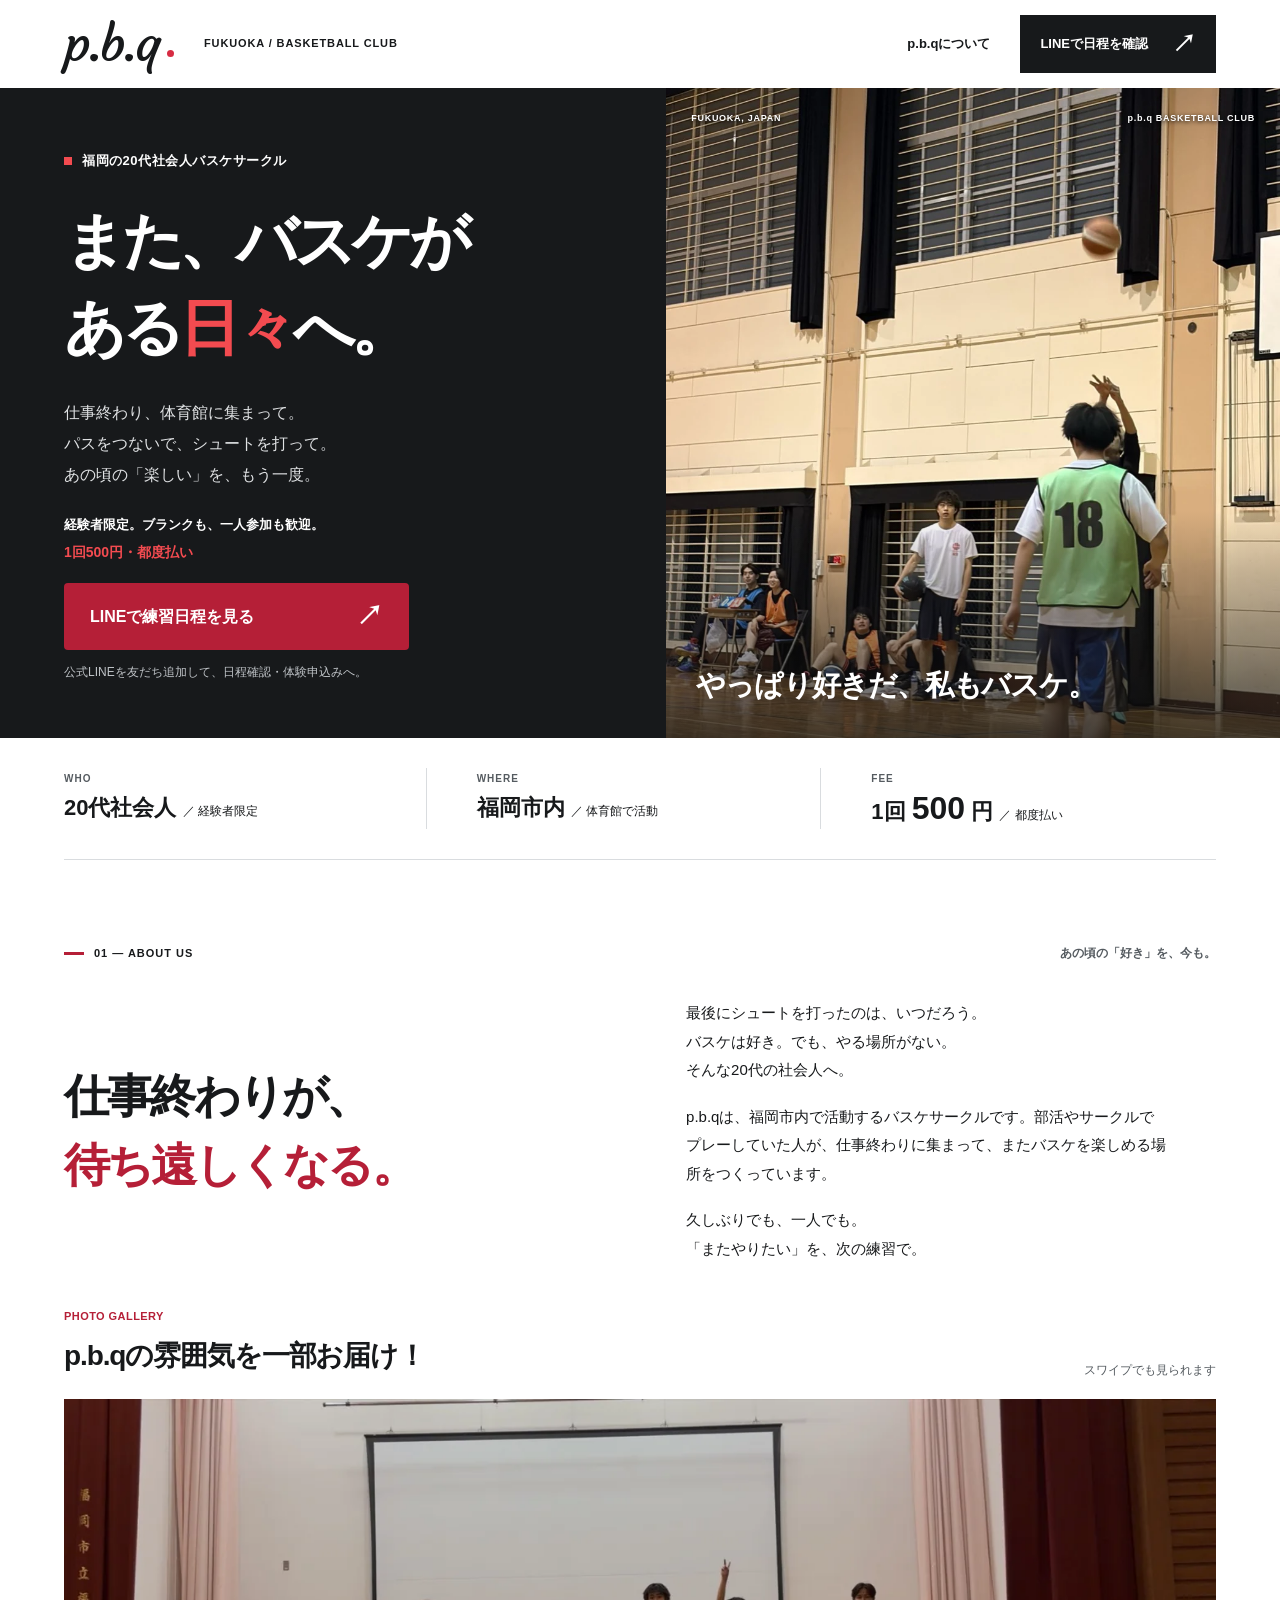
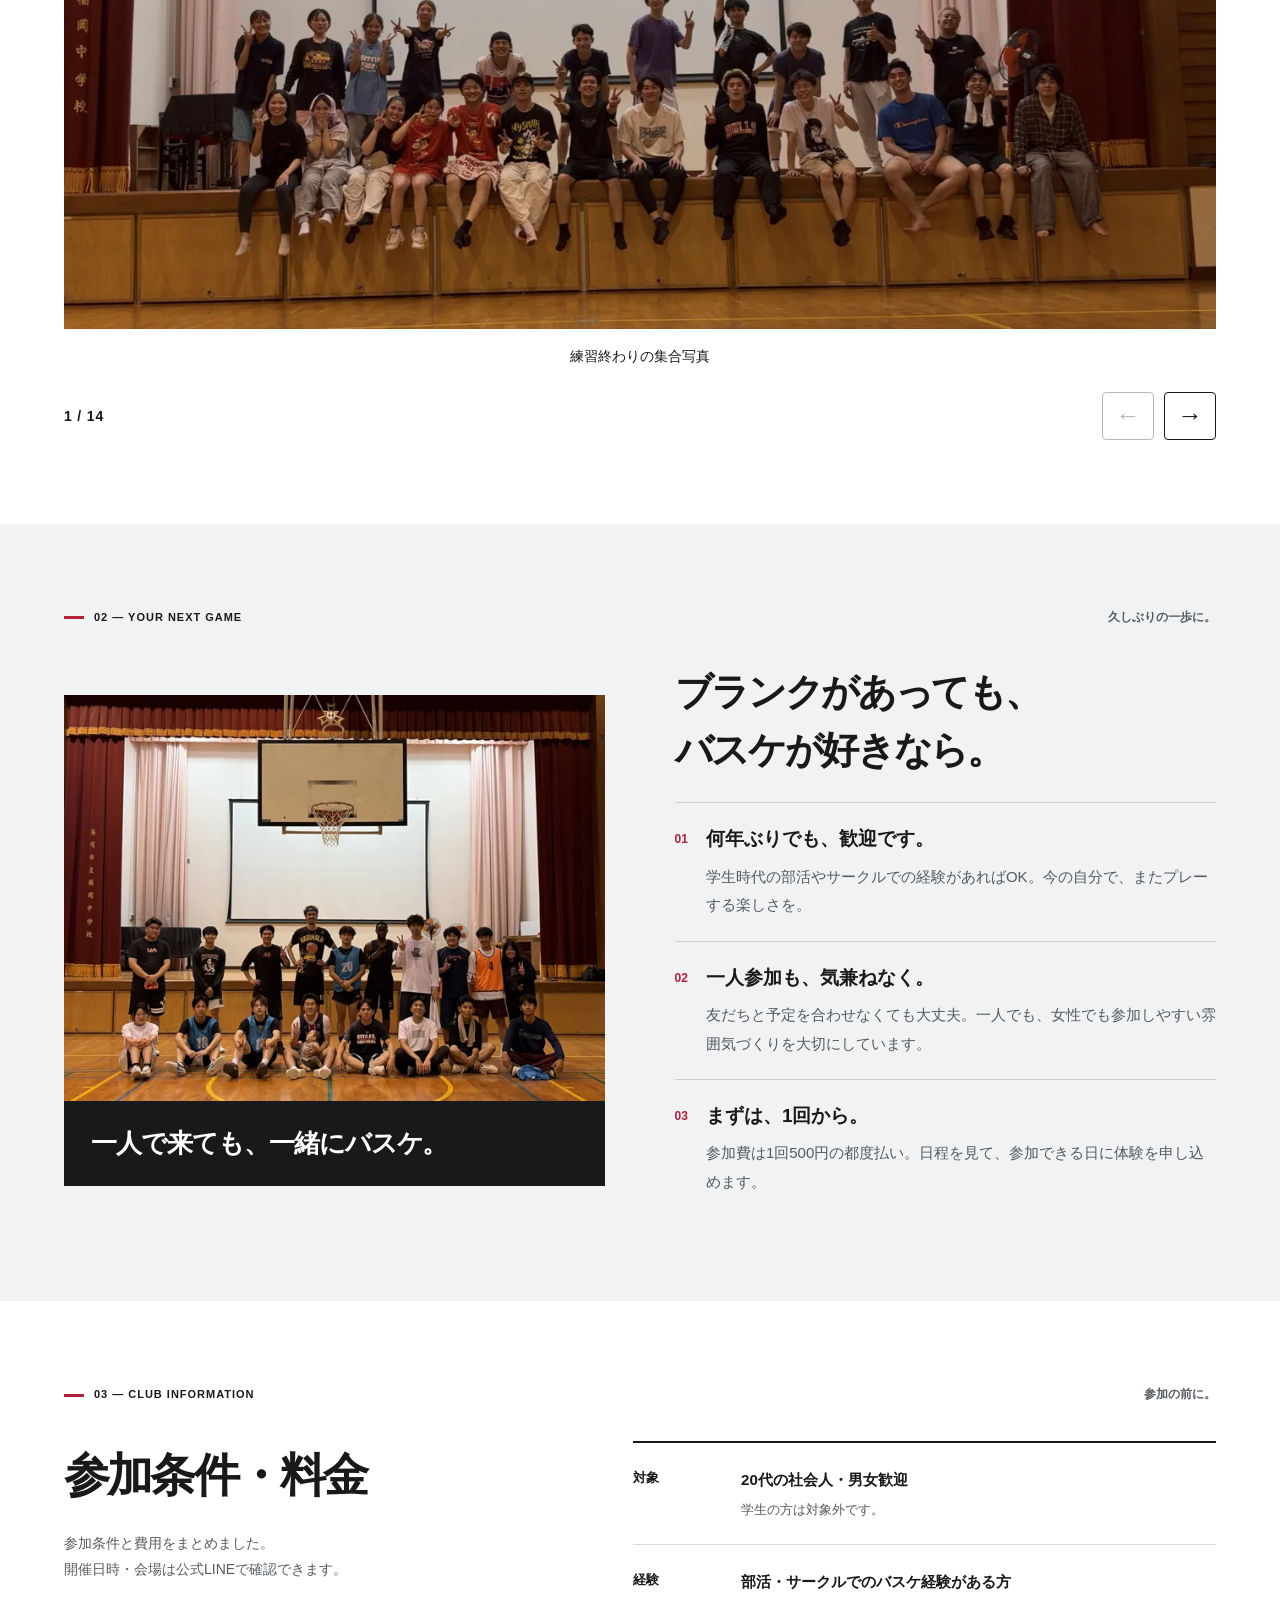
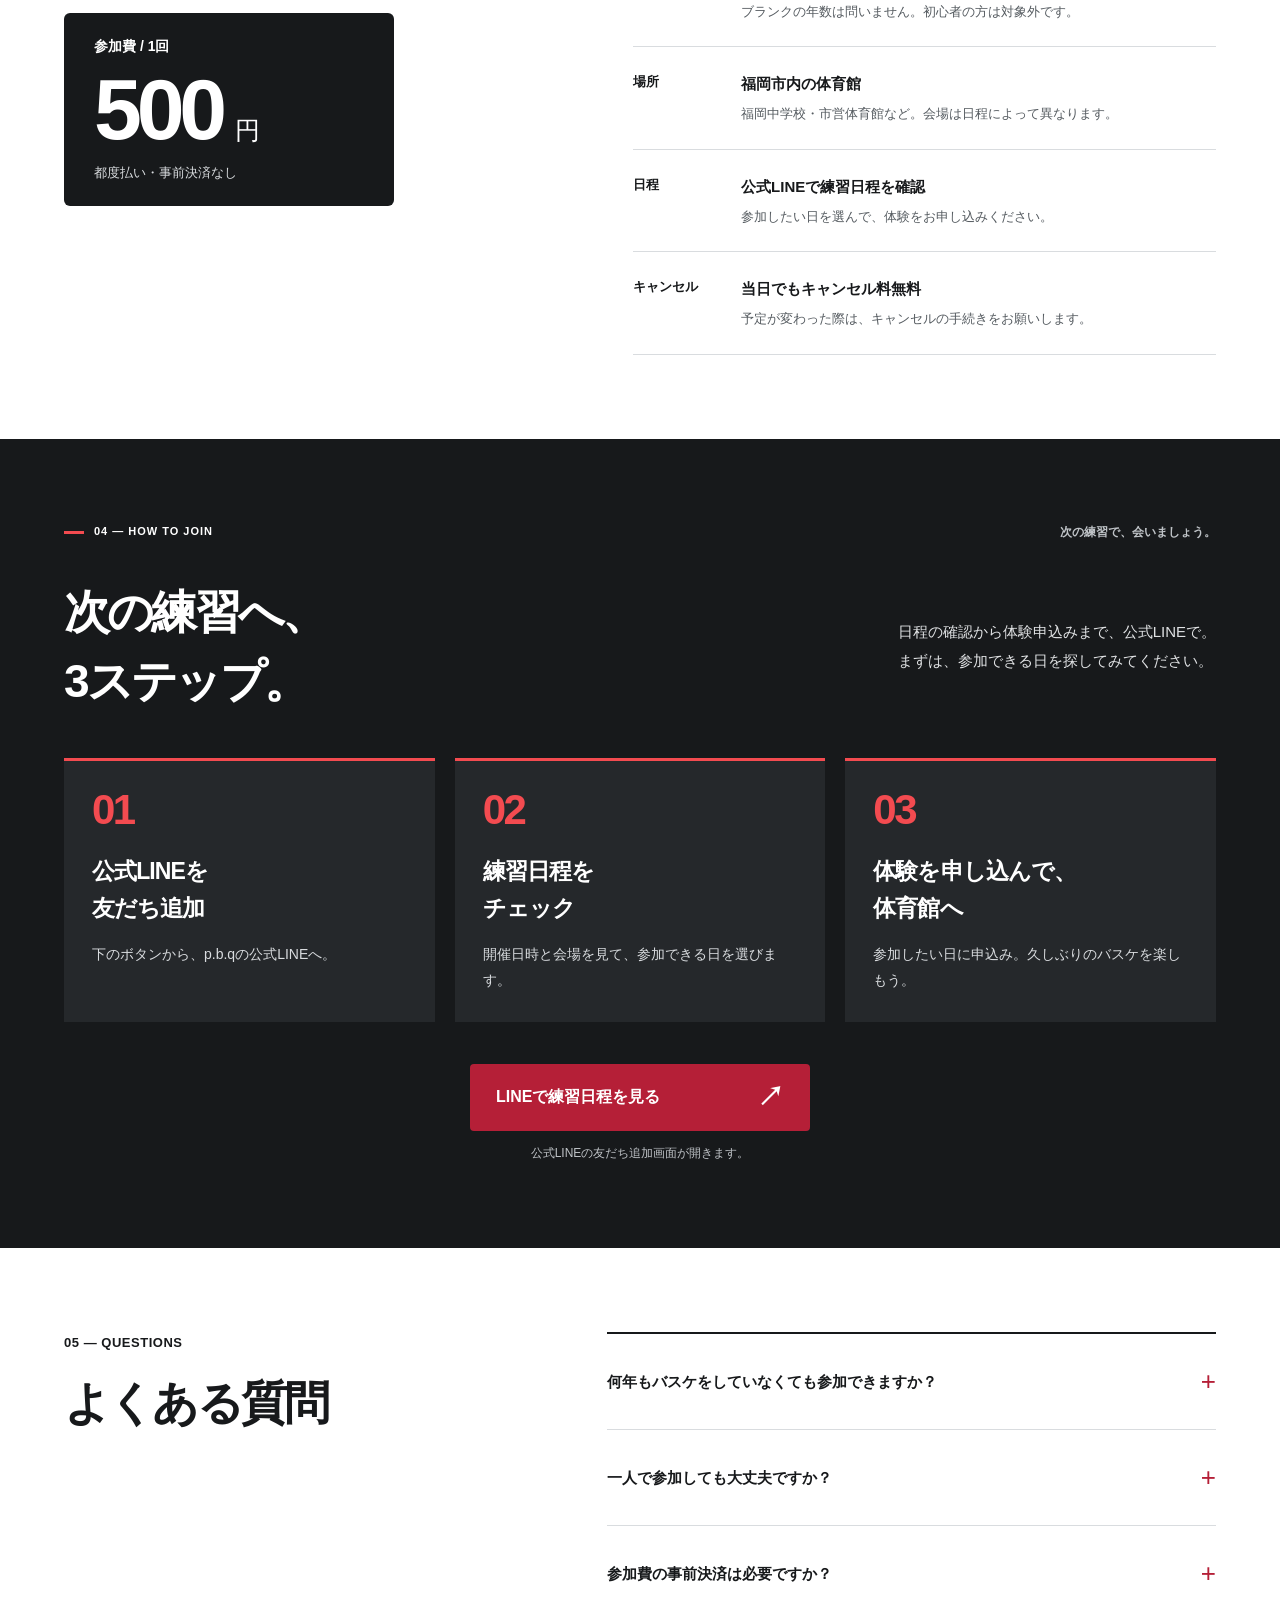
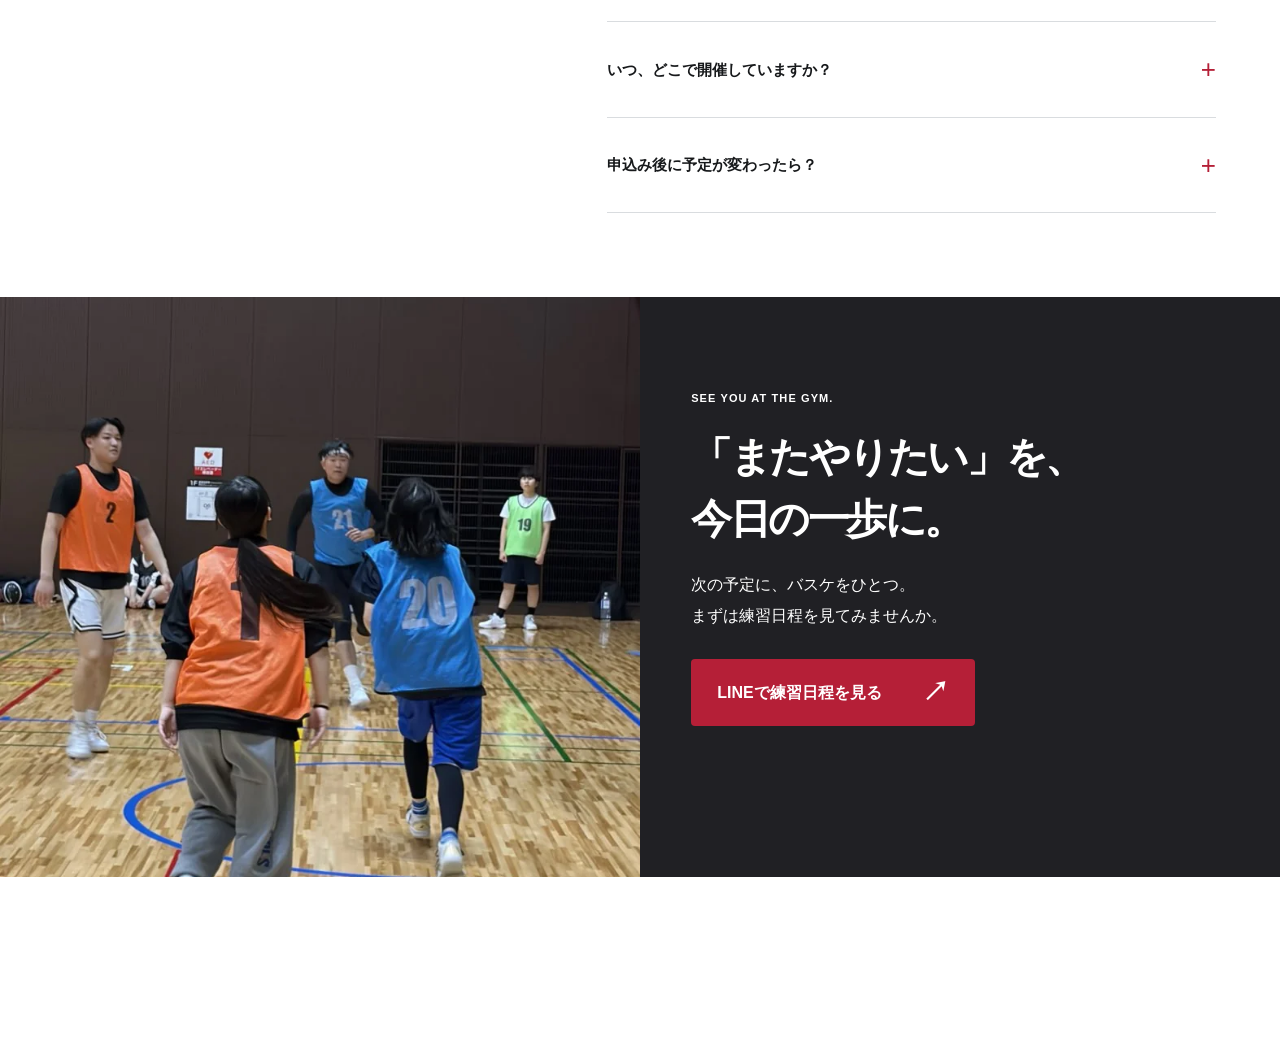
==== sports/index.html @ df7b1ddf "Add a duplicate LP for the スポーツやろうよ listing traffic Same page as the main LP, copied into sports/. O" ====
<!doctype html>
<html lang="ja">
<head>
  <meta charset="utf-8">
  <meta name="viewport" content="width=device-width, initial-scale=1">
  <meta name="theme-color" content="#f4f1e9">
  <title>p.b.q｜また、バスケがある日々へ。福岡の20代社会人バスケ</title>
  <meta name="description" content="福岡で、もう一度バスケを。p.b.qは20代社会人・経験者のためのバスケサークルです。ブランク歓迎、一人参加も歓迎。1回500円。練習日程の確認と体験申込みは公式LINEから。">
  <link rel="canonical" href="https://spseishirotaguchi-sudo.github.io/pbq-lp/sports/">
  <meta property="og:type" content="website">
  <meta property="og:locale" content="ja_JP">
  <meta property="og:title" content="また、バスケがある日々へ。｜p.b.q">
  <meta property="og:description" content="福岡の20代社会人バスケ。経験者限定・ブランク歓迎・1回500円。まずはLINEで練習日程を確認。">
  <meta property="og:url" content="https://spseishirotaguchi-sudo.github.io/pbq-lp/sports/">
  <meta property="og:image" content="https://spseishirotaguchi-sudo.github.io/pbq-lp/img/teamphoto.jpg">
  <meta name="twitter:card" content="summary_large_image">
  <link rel="preload" href="assets/fonts/Courgette-Regular.ttf" as="font" type="font/ttf" crossorigin>
  <link rel="stylesheet" href="styles.css?v=a41c7d02e9b6">
  <script>document.documentElement.className += ' js-rv';</script>
</head>
<body>
<a class="skip-link" href="#main">本文へ移動</a>
<header class="site-header wrap">
  <a class="wordmark" href="#" aria-label="p.b.q ページの先頭へ">p.b.q<span class="logo-dot" aria-hidden="true"></span></a>
  <span class="header-location">FUKUOKA / BASKETBALL CLUB</span>
  <nav aria-label="メインナビゲーション">
    <a class="nav-about" href="#about">p.b.qについて</a>
    <a class="header-cta" href="https://lin.ee/8g3BP9Z" target="_blank" rel="noopener">LINEで日程を確認 <span aria-hidden="true">↗</span></a>
  </nav>
</header>
<main id="main">
  <div class="hero-stage"><section class="hero wrap" aria-labelledby="hero-title">
    <div class="hero-copy"><div class="hero-heading">
      <p class="eyebrow"><span class="small-square" aria-hidden="true"></span> 福岡の20代社会人バスケサークル</p>
      <h1 id="hero-title"><span>また、バスケが</span><br><span>ある<span class="outline-word">日々</span>へ。</span></h1>
      </div><div class="hero-details"><p class="hero-lead">仕事終わり、体育館に集まって。<br>パスをつないで、シュートを打って。<br>あの頃の「楽しい」を、もう一度。</p>
      <p class="hero-qualification">経験者限定。ブランクも、一人参加も歓迎。<br><span class="hero-fee">1回500円・都度払い</span></p>
      <a class="button" href="https://lin.ee/8g3BP9Z" target="_blank" rel="noopener">LINEで練習日程を見る <span aria-hidden="true">↗</span></a>
      <p class="button-note">公式LINEを友だち追加して、日程確認・体験申込みへ。</p></div>
    </div>
    <div class="hero-visual">
      <div class="photo-index"><span>FUKUOKA, JAPAN</span><span>p.b.q BASKETBALL CLUB</span></div>
      <img class="hero-photo" src="assets/main-hero-1000.webp" srcset="assets/main-hero-560.webp 560w, assets/main-hero-1000.webp 1000w" sizes="(max-width:700px) 100vw, 50vw" width="1000" height="1779" alt="体育館でシュートを見上げる緑のビブスのメンバー" fetchpriority="high">
      <div class="photo-tag"><span>やっぱり好きだ、私もバスケ。</span></div>

    </div>
  </section>
  </div><div class="facts wrap" aria-label="参加の基本情報">
    <div><span class="fact-label">WHO</span><p>20代社会人 <small>／ 経験者限定</small></p></div>
    <div><span class="fact-label">WHERE</span><p>福岡市内 <small>／ 体育館で活動</small></p></div>
    <div><span class="fact-label">FEE</span><p>1回 <strong>500</strong> 円 <small>／ 都度払い</small></p></div>
  </div>

  <section class="intro section wrap" id="about" aria-labelledby="about-title">
    <div class="section-kicker"><span>01 — ABOUT US</span><span>あの頃の「好き」を、今も。</span></div>
    <div class="intro-grid">
      <h2 id="about-title">仕事終わりが、<br><span class="accent">待ち遠しくなる。</span></h2>
      <div class="intro-copy"><p>最後にシュートを打ったのは、いつだろう。<br>バスケは好き。でも、やる場所がない。<br>そんな20代の社会人へ。</p><p>p.b.qは、福岡市内で活動するバスケサークルです。部活やサークルでプレーしていた人が、仕事終わりに集まって、またバスケを楽しめる場所をつくっています。</p><p>久しぶりでも、一人でも。<br>「またやりたい」を、次の練習で。</p></div>
    </div>
    <section class="photo-gallery" aria-labelledby="gallery-title" aria-roledescription="カルーセル">
<div class="gallery-heading"><div><p class="eyebrow">PHOTO GALLERY</p><h3 id="gallery-title">p.b.qの雰囲気を一部お届け！</h3></div><span class="gallery-hint">スワイプでも見られます</span></div>
<div class="gallery-track" id="gallery-track" tabindex="0" aria-label="p.b.qの写真。左右の矢印キーでも切り替えられます"><figure class="gallery-slide" role="group" aria-roledescription="スライド" aria-label="1 / 14"><img src="assets/photo-teamphoto.webp" width="1400" height="644" alt="p.b.q：練習終わりの集合写真" loading="lazy" decoding="async"><figcaption>練習終わりの集合写真</figcaption></figure><figure class="gallery-slide" role="group" aria-roledescription="スライド" aria-label="2 / 14"><img src="assets/photo-action1.webp" width="675" height="1200" alt="p.b.q：練習中のひとコマ" loading="lazy" decoding="async"><figcaption>練習中のひとコマ</figcaption></figure><figure class="gallery-slide" role="group" aria-roledescription="スライド" aria-label="3 / 14"><img src="assets/photo-gallery1.webp" width="618" height="1100" alt="p.b.q：ゴール前のプレー" loading="lazy" decoding="async"><figcaption>ゴール前のプレー</figcaption></figure><figure class="gallery-slide" role="group" aria-roledescription="スライド" aria-label="4 / 14"><img src="assets/photo-gallery2.webp" width="618" height="1100" alt="p.b.q：シュートを狙って" loading="lazy" decoding="async"><figcaption>シュートを狙って</figcaption></figure><figure class="gallery-slide" role="group" aria-roledescription="スライド" aria-label="5 / 14"><img src="assets/photo-gallery3.webp" width="825" height="1100" alt="p.b.q：体育館でのひとコマ" loading="lazy" decoding="async"><figcaption>体育館でのひとコマ</figcaption></figure><figure class="gallery-slide" role="group" aria-roledescription="スライド" aria-label="6 / 14"><img src="assets/photo-gallery4.webp" width="618" height="1100" alt="p.b.q：ゲームの時間" loading="lazy" decoding="async"><figcaption>ゲームの時間</figcaption></figure><figure class="gallery-slide" role="group" aria-roledescription="スライド" aria-label="7 / 14"><img src="assets/photo-gallery5.webp" width="618" height="1100" alt="p.b.q：シュート直前" loading="lazy" decoding="async"><figcaption>シュート直前</figcaption></figure><figure class="gallery-slide" role="group" aria-roledescription="スライド" aria-label="8 / 14"><img src="assets/photo-gallery2.webp" width="618" height="1100" alt="p.b.q：いつもの練習風景" loading="lazy" decoding="async"><figcaption>いつもの練習風景</figcaption></figure><figure class="gallery-slide" role="group" aria-roledescription="スライド" aria-label="9 / 14"><img src="assets/photo-tower.webp" width="675" height="1200" alt="p.b.q：リバウンド！！" loading="lazy" decoding="async"><figcaption>リバウンド！！</figcaption></figure><figure class="gallery-slide" role="group" aria-roledescription="スライド" aria-label="10 / 14"><img src="assets/photo-net.webp" width="506" height="900" alt="p.b.q：上向いていこう" loading="lazy" decoding="async"><figcaption>上向いていこう</figcaption></figure><figure class="gallery-slide" role="group" aria-roledescription="スライド" aria-label="11 / 14"><img src="assets/photo-gallery6.webp" width="825" height="1100" alt="p.b.q：練習後の集合写真" loading="lazy" decoding="async"><figcaption>練習後の集合写真</figcaption></figure><figure class="gallery-slide" role="group" aria-roledescription="スライド" aria-label="12 / 14"><img src="assets/photo-gallery7.webp" width="1100" height="825" alt="p.b.q：みんなで記念撮影" loading="lazy" decoding="async"><figcaption>みんなで記念撮影</figcaption></figure><figure class="gallery-slide" role="group" aria-roledescription="スライド" aria-label="13 / 14"><img src="assets/photo-group.webp" width="1200" height="675" alt="p.b.q：p.b.q初懇親会！" loading="lazy" decoding="async"><figcaption>p.b.q初懇親会！</figcaption></figure><figure class="gallery-slide" role="group" aria-roledescription="スライド" aria-label="14 / 14"><img src="assets/photo-pushbg.webp" width="675" height="1200" alt="p.b.q：屋外でのバスケ" loading="lazy" decoding="async"><figcaption>屋外でのバスケ</figcaption></figure></div>
<div class="gallery-controls"><p class="gallery-count" aria-live="polite" aria-atomic="true">1 / 14</p><div><button type="button" class="gallery-prev" aria-label="前の写真" aria-controls="gallery-track" disabled>←</button><button type="button" class="gallery-next" aria-label="次の写真" aria-controls="gallery-track">→</button></div></div>
</section>
  </section>

  <section class="experience section" aria-labelledby="experience-title">
    <div class="wrap">
      <div class="section-kicker"><span>02 — YOUR NEXT GAME</span><span>久しぶりの一歩に。</span></div>
      <div class="experience-grid">
        <div class="experience-photo"><img src="assets/gallery7-1100.webp" srcset="assets/gallery7-640.webp 640w, assets/gallery7-1100.webp 1100w" sizes="(max-width: 700px) 100vw, 50vw" width="1100" height="825" alt="練習後にゴールの下で集まるp.b.qのメンバー" loading="lazy" decoding="async"><span class="image-stamp">一人で来ても、<br>一緒にバスケ。</span></div>
        <div class="experience-copy"><h2 id="experience-title">ブランクがあっても、<br>バスケが好きなら。</h2>
          <div class="reason"><span>01</span><div><h3>何年ぶりでも、歓迎です。</h3><p>学生時代の部活やサークルでの経験があればOK。今の自分で、またプレーする楽しさを。</p></div></div>
          <div class="reason"><span>02</span><div><h3>一人参加も、気兼ねなく。</h3><p>友だちと予定を合わせなくても大丈夫。一人でも、女性でも参加しやすい雰囲気づくりを大切にしています。</p></div></div>
          <div class="reason"><span>03</span><div><h3>まずは、1回から。</h3><p>参加費は1回500円の都度払い。日程を見て、参加できる日に体験を申し込めます。</p></div></div>
        </div>
      </div>
    </div>
  </section>

  <section class="details-section section wrap" id="details" aria-labelledby="details-title">
    <div class="section-kicker"><span>03 — CLUB INFORMATION</span><span>参加の前に。</span></div>
    <div class="details-grid">
      <div><h2 id="details-title">参加条件・料金</h2><p class="section-intro">参加条件と費用をまとめました。<br>開催日時・会場は公式LINEで確認できます。</p><div class="price"><span>参加費 / 1回</span><p><strong>500</strong><span>円</span></p><small>都度払い・事前決済なし</small></div></div>
      <dl class="info-list">
        <div><dt>対象</dt><dd>20代の社会人・男女歓迎<span>学生の方は対象外です。</span></dd></div>
        <div><dt>経験</dt><dd>部活・サークルでのバスケ経験がある方<span>ブランクの年数は問いません。初心者の方は対象外です。</span></dd></div>
        <div><dt>場所</dt><dd>福岡市内の体育館<span>福岡中学校・市営体育館など。会場は日程によって異なります。</span></dd></div>
        <div><dt>日程</dt><dd>公式LINEで練習日程を確認<span>参加したい日を選んで、体験をお申し込みください。</span></dd></div>
        <div><dt>キャンセル</dt><dd>当日でもキャンセル料無料<span>予定が変わった際は、キャンセルの手続きをお願いします。</span></dd></div>
      </dl>
    </div>
  </section>

  <section class="join-section section" id="join" aria-labelledby="join-title">
    <div class="wrap">
      <div class="section-kicker"><span>04 — HOW TO JOIN</span><span>次の練習で、会いましょう。</span></div>
      <div class="join-heading"><h2 id="join-title">次の練習へ、<br>3ステップ。</h2><p>日程の確認から体験申込みまで、公式LINEで。<br>まずは、参加できる日を探してみてください。</p></div>
      <ol class="steps">
        <li><span class="step-number">01</span><h3>公式LINEを<br>友だち追加</h3><p>下のボタンから、p.b.qの公式LINEへ。</p></li>
        <li><span class="step-number">02</span><h3>練習日程を<br>チェック</h3><p>開催日時と会場を見て、参加できる日を選びます。</p></li>
        <li><span class="step-number">03</span><h3>体験を申し込んで、<br>体育館へ</h3><p>参加したい日に申込み。久しぶりのバスケを楽しもう。</p></li>
      </ol>
      <div class="join-action"><a class="button" href="https://lin.ee/8g3BP9Z" target="_blank" rel="noopener">LINEで練習日程を見る <span aria-hidden="true">↗</span></a><p class="button-note">公式LINEの友だち追加画面が開きます。</p></div>
    </div>
  </section>

  <section class="faq section wrap" aria-labelledby="faq-title">
    <div class="faq-heading"><p class="eyebrow">05 — QUESTIONS</p><h2 id="faq-title">よくある質問</h2></div>
    <div class="faq-list">
      <details><summary>何年もバスケをしていなくても参加できますか？<span aria-hidden="true">+</span></summary><p>はい。学生時代に部活やサークルでの経験があれば、ブランクの年数は問いません。経験者を対象としているため、初心者の方は参加対象外です。</p></details>
      <details><summary>一人で参加しても大丈夫ですか？<span aria-hidden="true">+</span></summary><p>一人参加も歓迎しています。友だち同士でなくても参加できます。初めての方や女性も参加しやすい雰囲気づくりを大切にしています。</p></details>
      <details><summary>参加費の事前決済は必要ですか？<span aria-hidden="true">+</span></summary><p>事前決済はありません。参加費は1回500円の都度払いです。</p></details>
      <details><summary>いつ、どこで開催していますか？<span aria-hidden="true">+</span></summary><p>福岡中学校や市営体育館など、福岡市内で活動しています。開催日時と会場は日程によって異なるため、公式LINEで最新の練習日程をご確認ください。</p></details>
      <details><summary>申込み後に予定が変わったら？<span aria-hidden="true">+</span></summary><p>当日でもキャンセル料無料です。参加できなくなった場合は、キャンセルの手続きをお願いします。</p></details>
    </div>
  </section>

  <section class="final-section" aria-labelledby="final-title">
    <div class="final-photo"><img src="assets/action1-900.webp" srcset="assets/action1-560.webp 560w, assets/action1-900.webp 787w" sizes="(max-width:700px) 100vw, 50vw" width="787" height="1400" alt="体育館でゲームを楽しむp.b.qのメンバー" loading="lazy" decoding="async"></div>
    <div class="final-copy"><p class="eyebrow">SEE YOU AT THE GYM.</p><h2 id="final-title">「またやりたい」を、<br>今日の一歩に。</h2><p>次の予定に、バスケをひとつ。<br>まずは練習日程を見てみませんか。</p><a class="button button-light" href="https://lin.ee/8g3BP9Z" target="_blank" rel="noopener">LINEで練習日程を見る <span aria-hidden="true">↗</span></a><p class="button-note">友だち追加 → 日程確認 → 体験申込み<br>20代社会人・経験者限定 / 1回500円</p></div>
  </section>
</main>
<footer class="site-footer wrap"><div><a class="wordmark" href="#" aria-label="p.b.q ページの先頭へ">p.b.q</a><p>福岡の20代社会人バスケサークル</p></div><a class="instagram-link" href="https://www.instagram.com/p.b.q_fukuoka/" target="_blank" rel="noopener"><svg class="instagram-icon" viewBox="0 0 24 24" fill="none" stroke="currentColor" stroke-width="1.8" aria-hidden="true"><rect x="3" y="3" width="18" height="18" rx="5"/><circle cx="12" cy="12" r="4"/><circle cx="17.5" cy="6.5" r="1" fill="currentColor" stroke="none"/></svg><span class="instagram-text">練習の雰囲気をInstagramで見る</span> <span aria-hidden="true">↗</span></a><small>© p.b.q</small></footer>
<div class="mobile-cta" hidden><span>経験者・ブランク歓迎<small>20代社会人 / 1回500円</small></span><a href="https://lin.ee/8g3BP9Z" target="_blank" rel="noopener">LINEで日程を見る <span aria-hidden="true">↗</span></a></div>
<script>
// Show the mobile shortcut after the introduction; the in-page links work without JS.
if ('IntersectionObserver' in window) {
  const shortcut = document.querySelector('.mobile-cta');
  new IntersectionObserver(([entry]) => {
    shortcut.hidden = entry.isIntersecting || entry.boundingClientRect.top > 0;
  }).observe(document.querySelector('.hero-stage'));
}
</script>
<script>
// Reveal blocks as they enter the viewport, staggered within each group.
// Everything stays visible without JS, and motion is skipped when the visitor
// asks for reduced motion.
(function () {
  if (!('IntersectionObserver' in window) ||
      window.matchMedia('(prefers-reduced-motion: reduce)').matches) {
    document.documentElement.classList.remove('js-rv');
    return;
  }
  const STEP = 90;    // ms between items revealed together
  const MAX = 6;      // cap so long lists never stall
  const items = [];

  function group(root, selector) {
    if (!root) return;
    root.querySelectorAll(selector).forEach((el) => {
      el.setAttribute('data-rv', '');
      items.push(el);
    });
  }

  // Stagger by vertical position, not DOM order, so a batch always reads
  // top to bottom even after the layout reflows to one column on phones.
  function show(batch) {
    batch
      .map((el) => ({ el, top: el.getBoundingClientRect().top }))
      .sort((a, b) => a.top - b.top)
      .forEach((entry, i) => {
        entry.el.style.transitionDelay = Math.min(i, MAX) * STEP + 'ms';
        entry.el.classList.add('rv-in');
      });
  }

  group(document.querySelector('.hero-copy'),
        '.eyebrow, #hero-title > span, .hero-lead, .hero-qualification, .button, .button-note');
  group(document.querySelector('.hero-visual'), '.photo-index, .photo-tag');
  group(document.querySelector('.facts'), ':scope > div');
  group(document.querySelector('.intro'), '.section-kicker, #about-title, .intro-copy p');
  group(document.querySelector('.photo-gallery'), '.gallery-heading > div, .gallery-hint, .gallery-track, .gallery-controls');
  group(document.querySelector('.experience'),
        '.section-kicker, .experience-photo, #experience-title, .reason');
  group(document.querySelector('.details-section'),
        '.section-kicker, #details-title, .section-intro, .price, .info-list > div');
  group(document.querySelector('.join-section'),
        '.section-kicker, .join-heading, .steps li, .join-action');
  group(document.querySelector('.faq'), '.faq-heading, .faq-list details');
  group(document.querySelector('.final-section'), '.final-photo, .final-copy > *');
  group(document.querySelector('.site-footer'), ':scope > *');

  const io = new IntersectionObserver((entries) => {
    const batch = [];
    entries.forEach((entry) => {
      if (!entry.isIntersecting) return;
      io.unobserve(entry.target);
      batch.push(entry.target);
    });
    if (batch.length) show(batch);
  }, { threshold: 0, rootMargin: '0px 0px -30% 0px' });  // fire once it is 30% up the screen
  items.forEach((el) => io.observe(el));

  // Safety net for anchor jumps / flick scrolls: reveal only elements that
  // have already scrolled completely past the top, never ones still below.
  let ticking = false;
  function sweep() {
    ticking = false;
    const missed = items.filter((el) =>
      !el.classList.contains('rv-in') && el.getBoundingClientRect().bottom < 0);
    if (!missed.length) return;
    missed.forEach((el) => io.unobserve(el));
    show(missed);
  }
  addEventListener('scroll', () => {
    if (!ticking) { ticking = true; requestAnimationFrame(sweep); }
  }, { passive: true });
})();
</script>
<script src="gallery.js?v=0e367ca9d9dc"></script>
</body>
</html>
---- sports/styles.css ----
:root {
  --paper:#fff;
  --ink:#17191b;
  --muted:#555b60;
  --line:#d9dcdf;
  --orange:#b51f37;
  --white:#fff;
  --dark:#17191b;
  --font:"Hiragino Kaku Gothic ProN","Yu Gothic",Meiryo,sans-serif}

* {
  box-sizing:border-box}
html {
  scroll-behavior:smooth;
  scroll-padding-top:24px}
body {
  margin:0;
  color:var(--ink);
  background:var(--paper);
  font-family:var(--font);
  -webkit-font-smoothing:antialiased}
a {
  color:inherit;
  text-decoration:none}
a:focus-visible,summary:focus-visible {
  outline:3px solid #d72c43;
  outline-offset:5px}
img {
  display:block;
  max-width:100%;
  object-fit:cover}
h1,h2,h3,p,figure {
  margin:0}
p {
  line-height:1.9}
h2 {
  font-size:clamp(32px,3.6vw,52px);
  font-weight:900;
  line-height:1.5;
  letter-spacing:-.06em}
h3 {
  line-height:1.6}
::selection {
  background:#f34b50;
  color:#111}
.wrap {
  width:min(1280px,90%);
  margin-inline:auto}

.site-header {
  height:88px;
  display:flex;
  align-items:center;
  gap:30px}
.wordmark {
  font:900 48px/1 Arial,sans-serif;
  letter-spacing:-4px;
  display:inline-flex;
  align-items:center;
  min-height:44px}
.logo-dot {
  width:9px;
  height:9px;
  background:#202024;
  border-radius:50%;
  margin:13px 0 0 8px}
.header-location {
  font:700 11px/1.6 Arial,sans-serif;
  letter-spacing:.08em}
.site-header nav {
  margin-left:auto;
  display:flex;
  align-items:center;
  gap:30px;
  font-size:13px;
  font-weight:700}
.nav-about {
  padding-block:15px}
.header-cta {
  padding:13px 20px;
  background:var(--ink);
  color:white;
  display:flex;
  gap:24px;
  align-items:center;
  min-height:48px}
.header-cta span {
  font-size:24px}

.hero-stage {
  background:#17191b;
  color:white;
  overflow:hidden}
.hero {
  display:grid;
  grid-template-columns:1.05fr 1fr;
  gap:25px;
  position:relative;
  min-height:650px}
.hero-copy {
  padding:62px 0 52px;
  position:relative;
  z-index:2}
.eyebrow {
  font-size:13px;
  font-weight:700;
  line-height:1.7;
  letter-spacing:.04em;
  display:flex;
  align-items:center;
  gap:10px}
.small-square {
  width:8px;
  height:8px;
  background:#f34b50;
  display:inline-block;
  flex-shrink:0}
h1 {
  font-size:clamp(44px,4.8vw,70px);
  line-height:1.42;
  letter-spacing:-.07em;
  font-weight:900;
  margin:25px 0}
.outline-word {
  color:#f34b50}
.hero-lead {
  font-size:16px;
  line-height:1.95;
  color:#e0e2e4}
.hero-qualification {
  font-size:13px;
  line-height:1.7;
  font-weight:700;
  margin:24px 0 18px}
.hero-fee {
  display:inline-block;
  font-size:14px;
  margin-top:5px;
  color:#f34b50}
.button {
  display:inline-flex;
  justify-content:space-between;
  align-items:center;
  gap:40px;
  background:var(--orange);
  color:white;
  padding:20px 26px;
  font-weight:700;
  font-size:16px;
  line-height:1.5;
  min-height:64px;
  border-radius:4px;
  transition:background .2s,transform .2s}
.button:hover {
  background:#95182d;
  transform:translateY(-2px)}
.button span {
  font-size:27px;
  line-height:1}
.hero .button {
  background:#f34b50;
  color:#17191b;
  min-width:345px}
.hero .button:hover {
  background:#95182d}
.button-note {
  font-size:12px;
  line-height:1.8;
  color:var(--muted);
  margin-top:12px}
.hero .button-note {
  color:#bfc3c7;
  max-width:360px}
.hero-visual {
  position:relative;
  align-self:stretch;
  min-width:0;
  margin-right:calc((min(1280px,90vw) - 100vw)/2);
  overflow:hidden}
.hero-photo {
  width:100%;
  height:100%;
  position:absolute;
  inset:0;
  object-position:center 53%}
.hero-visual:after {
  content:"";
  position:absolute;
  inset:0;
  background:linear-gradient(0deg,#111b,transparent 35%);
  pointer-events:none}
.photo-index {
  position:absolute;
  z-index:1;
  top:25px;
  left:25px;
  right:25px;
  display:flex;
  justify-content:space-between;
  color:#fff;
  font:700 9px Arial,sans-serif;
  letter-spacing:.08em;
  text-shadow:0 1px 4px #000}
.photo-tag {
  position:absolute;
  z-index:1;
  bottom:32px;
  left:30px;
  right:20px;
  font-size:clamp(20px,2.3vw,32px);
  font-weight:800;
  letter-spacing:-.04em;
  color:white}
.facts {
  display:grid;
  grid-template-columns:repeat(3,1fr);
  padding:30px 0;
  gap:32px;
  border-bottom:1px solid var(--line)}
.facts>div {
  border-right:1px solid var(--line);
  padding-left:18px}
.facts>div:first-child {
  padding-left:0}
.facts>div:last-child {
  border:0}
.fact-label {
  font:700 10px Arial,sans-serif;
  letter-spacing:.1em;
  color:var(--muted)}
.facts p {
  font-size:22px;
  font-weight:800;
  line-height:1.6;
  margin-top:4px}
.facts small {
  font-size:12px;
  font-weight:400;
  white-space:nowrap}
.facts strong {
  font:800 32px Arial,sans-serif}

.section {
  padding-block:84px}
.section-kicker {
  display:flex;
  justify-content:space-between;
  gap:20px;
  margin-bottom:36px;
  font-size:12px;
  font-weight:700;
  line-height:1.6}
.section-kicker span:first-child {
  font:700 11px/1.6 Arial,sans-serif;
  letter-spacing:.09em;
  display:flex;
  align-items:center;
  gap:10px}
.section-kicker span:first-child:before {
  content:"";
  width:20px;
  height:3px;
  background:var(--orange)}
.section-kicker span:last-child {
  color:var(--muted)}
.intro-grid {
  display:grid;
  grid-template-columns:1fr 1fr;
  gap:8%;
  align-items:center;
  padding-bottom:44px}
.accent {
  color:var(--orange)}
.intro-copy {
  font-size:15px;
  max-width:480px}
.intro-copy p+p {
  margin-top:18px}
.team-photo img {
  height:auto;
  max-height:500px;
  width:100%;
  object-position:center 65%;
  aspect-ratio:2.8/1}
.team-photo figcaption {
  display:flex;
  justify-content:space-between;
  gap:12px;
  font-size:11px;
  color:var(--muted);
  margin-top:13px}
.team-photo figcaption span:first-child {
  font:700 10px Arial,sans-serif;
  letter-spacing:.1em}

.experience {
  background:#f0f2f3}
.experience-grid {
  display:grid;
  grid-template-columns:1fr 1fr;
  gap:6%;
  align-items:center}
.experience-photo {
  position:relative;
  min-width:0;
  overflow:hidden}
.experience-photo img {
  width:100%;
  height:auto;
  aspect-ratio:1/1.12;
  object-position:center 70%}
.image-stamp {
  position:absolute;
  bottom:0;
  left:0;
  right:0;
  background:#17191be8;
  color:#fff;
  padding:23px 27px;
  font-size:27px;
  font-weight:800;
  line-height:1.5;
  letter-spacing:-.04em}
.experience-copy h2 {
  font-size:clamp(29px,3vw,42px);
  margin-bottom:24px}
.reason {
  display:flex;
  gap:18px;
  padding-block:21px;
  border-top:1px solid #cbd0d4}
.reason>span {
  font:700 12px/1.8 Arial,sans-serif;
  color:var(--orange);
  padding-top:5px}
.reason h3 {
  font-size:19px;
  margin-bottom:8px}
.reason p {
  font-size:15px;
  color:var(--muted)}

.details-grid {
  display:grid;
  grid-template-columns:.9fr 1.1fr;
  gap:8%}
.section-intro {
  font-size:14px;
  color:var(--muted);
  margin-top:20px}
.price {
  margin-top:30px;
  background:#17191b;
  color:white;
  padding:24px 30px;
  max-width:330px;
  border-radius:6px}
.price>span {
  font-size:14px;
  font-weight:700}
.price p {
  display:flex;
  align-items:baseline;
  gap:13px;
  line-height:1.15;
  margin:6px 0}
.price strong {
  font:800 86px/1.1 Arial,sans-serif;
  letter-spacing:-.06em}
.price p span {
  font-size:25px}
.price small {
  font-size:13px;
  color:#d9dcdf}
.info-list {
  margin:0}
.info-list>div {
  display:grid;
  grid-template-columns:90px 1fr;
  gap:18px;
  padding:23px 0;
  border-bottom:1px solid var(--line)}
.info-list>div:first-child {
  border-top:2px solid var(--ink)}
.info-list dt {
  font-size:13px;
  font-weight:700;
  line-height:1.8}
.info-list dd {
  margin:0;
  font-size:15px;
  font-weight:700;
  line-height:1.8}
.info-list dd span {
  display:block;
  font-size:13px;
  color:var(--muted);
  font-weight:400;
  margin-top:5px}

.join-section {
  background:#17191b;
  color:#fff}
.join-section .section-kicker span:last-child {
  color:#bfc3c7}
.join-section .section-kicker span:first-child:before {
  background:#f34b50}
.join-heading {
  display:flex;
  align-items:center;
  justify-content:space-between;
  gap:35px}
.join-heading p {
  font-size:15px;
  color:#e0e2e4}
.steps {
  list-style:none;
  padding:0;
  margin:42px 0;
  display:grid;
  grid-template-columns:repeat(3,1fr);
  gap:20px}
.steps li {
  padding:28px;
  background:#25282b;
  border-top:3px solid #f34b50}
.step-number {
  font:800 42px/1 Arial,sans-serif;
  color:#f34b50;
  letter-spacing:-.06em}
.steps h3 {
  font-size:23px;
  margin:22px 0 14px;
  letter-spacing:-.04em}
.steps p {
  font-size:14px;
  color:#d9dcdf}
.join-action {
  text-align:center}
.join-action .button {
  background:#f34b50;
  color:#17191b;
  min-width:340px}
.join-action .button-note {
  color:#bfc3c7}
.faq {
  display:grid;
  grid-template-columns:.85fr 1.15fr;
  gap:8%}
.faq h2 {
  margin-top:15px}
.faq-list {
  border-top:2px solid var(--ink)}
details {
  border-bottom:1px solid var(--line)}
summary {
  display:flex;
  justify-content:space-between;
  align-items:center;
  gap:20px;
  list-style:none;
  cursor:pointer;
  font-size:15px;
  font-weight:700;
  line-height:1.8;
  padding:24px 0}
summary::-webkit-details-marker {
  display:none}
summary span {
  font-size:26px;
  color:var(--orange);
  font-weight:400}
details[open] summary span {
  transform:rotate(45deg)}
details>p {
  font-size:14px;
  line-height:1.9;
  color:var(--muted);
  padding:0 20px 24px 0}

.final-section {
  display:grid;
  grid-template-columns:1fr 1fr;
  background:#202024;
  color:#17191b}
.final-photo img {
  width:100%;
  height:100%;
  min-height:480px;
  object-position:center 65%}
.final-copy {
  padding:56px clamp(28px,4vw,65px);
  align-self:center}
.final-copy h2 {
  font-size:clamp(30px,3.2vw,46px);
  margin:20px 0}
.final-copy>p:not(.button-note):not(.eyebrow) {
  font-size:16px;
  margin-bottom:28px}
.final-copy .eyebrow {
  font:700 11px/1.6 Arial,sans-serif;
  letter-spacing:.1em}
.button-light {
  background:#17191b;
  color:white}
.button-light:hover {
  background:#30363a}
.final-copy .button-note {
  color:#17191b;
  font-size:13px}
.site-footer {
  display:flex;
  gap:30px;
  align-items:center;
  padding-block:38px}
.site-footer .wordmark {
  font-size:40px}
.site-footer p {
  font-size:12px;
  color:var(--muted);
  margin-top:10px}
.instagram-link {
  margin-left:auto;
  font-size:13px;
  font-weight:700;
  padding-block:15px}
.instagram-link span {
  margin-left:15px}
.site-footer>small {
  font-size:11px;
  color:var(--muted)}
.mobile-cta {
  display:none}
.skip-link {
  position:fixed;
  top:-150px;
  left:12px;
  background:#fff;
  color:#17191b;
  padding:14px;
  z-index:50}
.skip-link:focus {
  top:12px}

@media(max-width:1050px) {
  .header-location {
  display:none}
.hero {
  grid-template-columns:1.05fr 1fr;
  gap:25px;
  min-height:620px}
.hero-copy {
  padding-block:42px}
h1 {
  font-size:clamp(35px,4.7vw,53px)}
.hero .button {
  min-width:0;
  font-size:14px;
  padding:18px;
  gap:22px}
.hero .eyebrow {
  font-size:11px}
.hero-lead {
  font-size:14px}
.hero-qualification {
  font-size:12px}
.hero .button-note {
  font-size:11px}
.facts p {
  font-size:18px}
.facts small {
  display:block;
  font-size:12px}
.experience-grid,.details-grid,.faq {
  gap:5%}
.experience-copy h2 {
  font-size:29px}
.reason h3 {
  font-size:17px}
.reason p {
  font-size:14px}
.reason {
  padding-block:18px}
.steps li {
  padding:20px}
.steps h3 {
  font-size:21px}
.join-heading p {
  font-size:13px}
.final-copy {
  padding:35px 25px}
.final-copy .button {
  font-size:14px;
  padding:18px;
  gap:22px}
.info-list>div {
  grid-template-columns:76px 1fr;
  gap:12px}
}

@media(max-width:700px) {
  .wrap {
  width:90%}
.site-header {
  height:72px}
.wordmark {
  font-size:38px;
  letter-spacing:-3px}
.logo-dot {
  width:7px;
  height:7px;
  margin-left:6px}
.nav-about {
  display:none}
.header-cta {
  font-size:11px;
  min-height:44px;
  padding:10px 12px;
  gap:15px}
.hero {
  display:flex;
  flex-direction:column;
  gap:0;
  min-height:0;
  width:100%}
.hero-copy {
  padding:30px 5% 28px}
.hero .eyebrow {
  font-size:11px}
h1 {
  font-size:clamp(34px,9vw,61px);
  line-height:1.35;
  margin:17px 0;
  letter-spacing:-.065em}
.hero-lead {
  font-size:14px;
  line-height:1.8}
.hero-qualification {
  font-size:12px;
  margin:16px 0 13px}
.hero-fee {
  font-size:13px}
.hero .button {
  width:100%;
  font-size:15px;
  min-height:56px;
  padding:16px 20px}
.hero .button-note {
  font-size:11px;
  max-width:none;
  margin-top:9px}
.hero-visual {
  margin:0;
  height:300px;
  align-self:auto}
.hero-photo {
  object-position:50% 49%}
.photo-index {
  top:15px;
  left:5%;
  right:5%;
  font-size:8px}
.photo-tag {
  left:5%;
  bottom:18px;
  font-size:23px}
.facts {
  gap:10px;
  padding-block:22px}
.facts>div {
  padding-left:8px}
.facts p {
  font-size:14px;
  line-height:1.7}
.facts small {
  font-size:10px;
  white-space:normal}
.fact-label {
  font-size:9px}
.facts strong {
  font-size:25px}
.section {
  padding-block:55px}
.section-kicker {
  font-size:10px;
  gap:14px;
  margin-bottom:28px}
.section-kicker span:first-child {
  font-size:9px;
  letter-spacing:.03em;
  gap:7px}
.section-kicker span:first-child:before {
  width:13px}
.section-kicker span:last-child {
  font-size:10px}
h2 {
  font-size:31px;
  line-height:1.5}
.intro-grid {
  grid-template-columns:1fr;
  gap:24px;
  padding-bottom:28px}
.intro-copy {
  font-size:15px;
  max-width:none}
.intro-copy p+p {
  margin-top:15px}
.team-photo {
  margin-inline:-5.55%}
.team-photo img {
  aspect-ratio:1.8/1;
  object-position:center 70%}
.team-photo figcaption {
  margin-inline:5%;
  font-size:10px}
.team-photo figcaption span:first-child {
  font-size:9px}
.experience-grid {
  display:flex;
  flex-direction:column;
  gap:30px}
.experience-photo {
  width:100%}
.experience-photo img {
  aspect-ratio:1.25/1;
  object-position:center 68%}
.image-stamp {
  font-size:21px;
  padding:15px 20px;
  background:#17191bef}
.experience-copy h2 {
  font-size:29px;
  margin-bottom:20px}
.reason {
  padding:20px 0;
  gap:16px}
.reason h3 {
  font-size:18px}
.reason p {
  font-size:14px}
.details-grid {
  grid-template-columns:1fr;
  gap:30px}
.section-intro {
  font-size:14px;
  margin-top:16px}
.price {
  margin-top:25px;
  max-width:none;
  padding:22px 25px;
  position:relative}
.price strong {
  font-size:72px}
.price small {
  font-size:12px}
.info-list>div {
  grid-template-columns:70px 1fr;
  padding:20px 0;
  gap:12px}
.info-list dt {
  font-size:12px}
.info-list dd {
  font-size:14px}
.info-list dd span {
  font-size:13px}
.join-heading {
  display:block}
.join-heading p {
  font-size:14px;
  margin-top:20px}
.steps {
  grid-template-columns:1fr;
  gap:12px;
  margin:28px 0}
.steps li {
  display:grid;
  grid-template-columns:40px 1fr;
  gap:10px 15px;
  padding:20px;
  border-top:0;
  border-left:3px solid #f34b50}
.step-number {
  font-size:29px;
  padding-top:3px}
.steps h3 {
  font-size:19px;
  margin:0}
.steps h3 br {
  display:none}
.steps p {
  grid-column:2;
  font-size:13px}
.join-action .button {
  width:100%;
  min-width:0;
  font-size:15px;
  padding:18px 20px}
.join-action .button-note {
  font-size:11px}
.faq {
  grid-template-columns:1fr;
  gap:28px}
.faq h2 {
  margin-top:10px}
summary {
  font-size:14px;
  padding:23px 0;
  gap:15px}
details>p {
  font-size:14px}
.final-section {
  grid-template-columns:1fr}
.final-photo img {
  min-height:0;
  height:auto;
  aspect-ratio:1.45/1;
  object-position:center 70%}
.final-copy {
  padding:35px 5% 40px}
.final-copy h2 {
  font-size:30px}
.final-copy>p:not(.button-note):not(.eyebrow) {
  font-size:15px}
.final-copy .button {
  width:100%;
  font-size:15px;
  padding:18px 20px}
.final-copy .button-note {
  font-size:12px}
.site-footer {
  flex-wrap:wrap;
  gap:20px;
  padding-block:30px 125px}
.site-footer>div {
  width:100%}
.site-footer p {
  font-size:11px}
.instagram-link {
  margin:0;
  font-size:11px}
.site-footer>small {
  margin-left:auto;
  font-size:10px}
.mobile-cta {
  position:fixed;
  bottom:0;
  left:0;
  right:0;
  display:flex;
  justify-content:space-between;
  align-items:center;
  gap:10px;
  background:white;
  box-shadow:0 -3px 15px #0001;
  border-top:1px solid #d9dcdf;
  padding:11px 5% calc(11px + env(safe-area-inset-bottom));
  z-index:20}
.mobile-cta>span {
  font-size:10px;
  font-weight:700;
  line-height:1.7}
.mobile-cta small {
  display:block;
  font-size:10px;
  font-weight:400}
.mobile-cta a {
  display:flex;
  gap:13px;
  align-items:center;
  min-height:48px;
  background:var(--orange);
  color:white;
  border-radius:4px;
  padding:13px;
  font-size:11px;
  font-weight:700}
.mobile-cta a span {
  font-size:20px}
a,summary {
  scroll-margin-bottom:100px}
}

@media(prefers-reduced-motion:reduce) {
  html {
  scroll-behavior:auto}
*,*::before,*::after {
  transition:none!important;
  animation:none!important}
}


/* Keep every member visible, and bring the game into the mobile first view. */
.experience-photo img {
  aspect-ratio:4/3;
  object-position:center}

.image-stamp {
  position:static;
  display:block;
  background:#17191b;
  font-size:26px}

.image-stamp br {
  display:none}

.final-photo img {
  object-position:50% 63%;
  max-height:580px}

@media(max-width:700px) {
  
.hero-copy {
  display:contents}

.hero-heading {
  order:1;
  padding:26px 5% 20px}

.hero-heading h1 {
  margin:16px 0 0}

.hero-visual {
  order:2;
  height:260px}

.hero-details {
  order:3;
  padding:23px 5% 29px}

.hero-details .hero-lead {
  font-size:14px}

.photo-tag {
  font-size:21px;
  bottom:16px}

.image-stamp {
  font-size:21px;
  padding:18px 20px}

.final-photo img {
  aspect-ratio:1.4/1;
  object-position:50% 64%}

}


[hidden] {
  display:none!important}

.button:not(.button-light),.mobile-cta a {
  background:#f34b50;
  color:#17191b}

.button:not(.button-light):hover,.mobile-cta a:hover {
  background:#95182d}


/* One gallery for the original photo collection. */
.photo-gallery{min-width:0}
.gallery-heading{display:flex;justify-content:space-between;align-items:end;gap:18px;margin-bottom:20px}
.gallery-heading .eyebrow{font-size:11px;color:var(--orange)}
.gallery-heading h3{font-size:28px;letter-spacing:-.04em;margin-top:8px}
.gallery-hint{font-size:12px;color:var(--muted)}
.gallery-track{display:flex;overflow-x:auto;scroll-snap-type:x mandatory;overscroll-behavior-x:contain;background:#17191b;scrollbar-width:thin;scrollbar-color:#73777b #17191b}
.gallery-slide{flex:0 0 100%;min-width:0;scroll-snap-align:start;scroll-snap-stop:always}
.gallery-slide img{width:100%;height:480px;object-fit:contain;background:#17191b}
.gallery-slide figcaption{color:#fff;padding:14px 20px;font-size:13px;text-align:center;min-height:48px;line-height:1.6}
.gallery-controls{display:flex;justify-content:space-between;align-items:center;margin-top:16px}
.gallery-count{font:700 14px Arial,sans-serif;letter-spacing:.06em}
.gallery-controls>div{display:flex;gap:10px}
.gallery-controls button{width:52px;height:48px;border:1px solid #17191b;background:#fff;color:#17191b;font-size:25px;cursor:pointer;border-radius:4px}
.gallery-controls button:hover:not(:disabled){background:#f34b50}
.gallery-controls button:disabled{opacity:.3;cursor:default}
.gallery-controls button:focus-visible,.gallery-track:focus-visible{outline:3px solid #b51f37;outline-offset:4px}
@media(max-width:700px){.gallery-heading{display:block}.gallery-heading h3{font-size:25px}.gallery-hint{display:block;margin-top:10px;font-size:11px}.gallery-slide img{height:360px;height:clamp(280px,90vw,420px)}.gallery-slide figcaption{font-size:12px}.gallery-controls button{width:52px;height:48px}}

@font-face{font-family:"PBQ Courgette";src:url("assets/fonts/Courgette-Regular.ttf") format("truetype");font-style:normal;font-weight:400;font-display:swap}
.wordmark,.site-footer .wordmark{font-family:"PBQ Courgette",cursive;font-weight:400;font-size:49px;letter-spacing:-2px;line-height:1.25}
.logo-dot{margin-top:18px;width:7px;height:7px}
.site-footer .wordmark{font-size:44px}
@media(max-width:700px){.wordmark{font-size:39px}.site-footer .wordmark{font-size:40px}.logo-dot{margin-top:14px;width:6px;height:6px}}

/* A white gallery with natural image proportions and captions below. */
.gallery-track{background:#fff;align-items:flex-start;scrollbar-color:#a8b0b8 #fff}
.gallery-slide{display:flex;flex-direction:column;align-items:center;background:#fff}
.gallery-slide img{width:auto;height:auto;max-width:100%;max-height:560px;object-fit:contain;background:transparent}
.gallery-slide figcaption{background:#fff;color:#17191b;padding:16px 0 8px;min-height:0;font-size:14px}
.hero-photo{object-position:50% 57%}
.logo-dot{background:#d72c43}
.instagram-link{display:inline-flex;align-items:center;gap:10px}
.instagram-icon{width:22px;height:22px;flex-shrink:0}
.instagram-link .instagram-text{margin-left:0}
.instagram-link>span[aria-hidden]{margin-left:3px}
@media(max-width:700px){.gallery-slide img{height:auto;max-height:480px;max-height:min(65svh,480px)}.gallery-slide figcaption{font-size:13px}.hero-photo{object-position:50% 55%}.instagram-link{font-size:11px;gap:8px}}
.gallery-track{overflow-y:hidden}

/* Crimson accents with accessible foregrounds on each surface. */
.button:not(.button-light),.hero .button,.join-action .button,.mobile-cta a{background:#b51f37;color:#fff}
.button:not(.button-light):hover,.hero .button:hover,.join-action .button:hover,.mobile-cta a:hover{background:#95182d;color:#fff}
.final-section{background:#202024;color:#fff}
.final-copy .button-note{color:#d9dcdf}
.button-light{background:#b51f37;color:#fff}
.button-light:hover{background:#95182d}
.gallery-controls button:hover:not(:disabled){background:#b51f37;color:#fff}
::selection{background:#b51f37;color:#fff}

/* ===== スクロールに合わせて順番に表示する ===== */
@media (prefers-reduced-motion: no-preference){
  .js-rv [data-rv]{opacity:0;transform:translateY(40px);
    transition:opacity 1.5s cubic-bezier(.2,.7,.2,1),transform 1.5s cubic-bezier(.2,.7,.2,1)}
  .js-rv [data-rv].rv-in{opacity:1;transform:none}
}
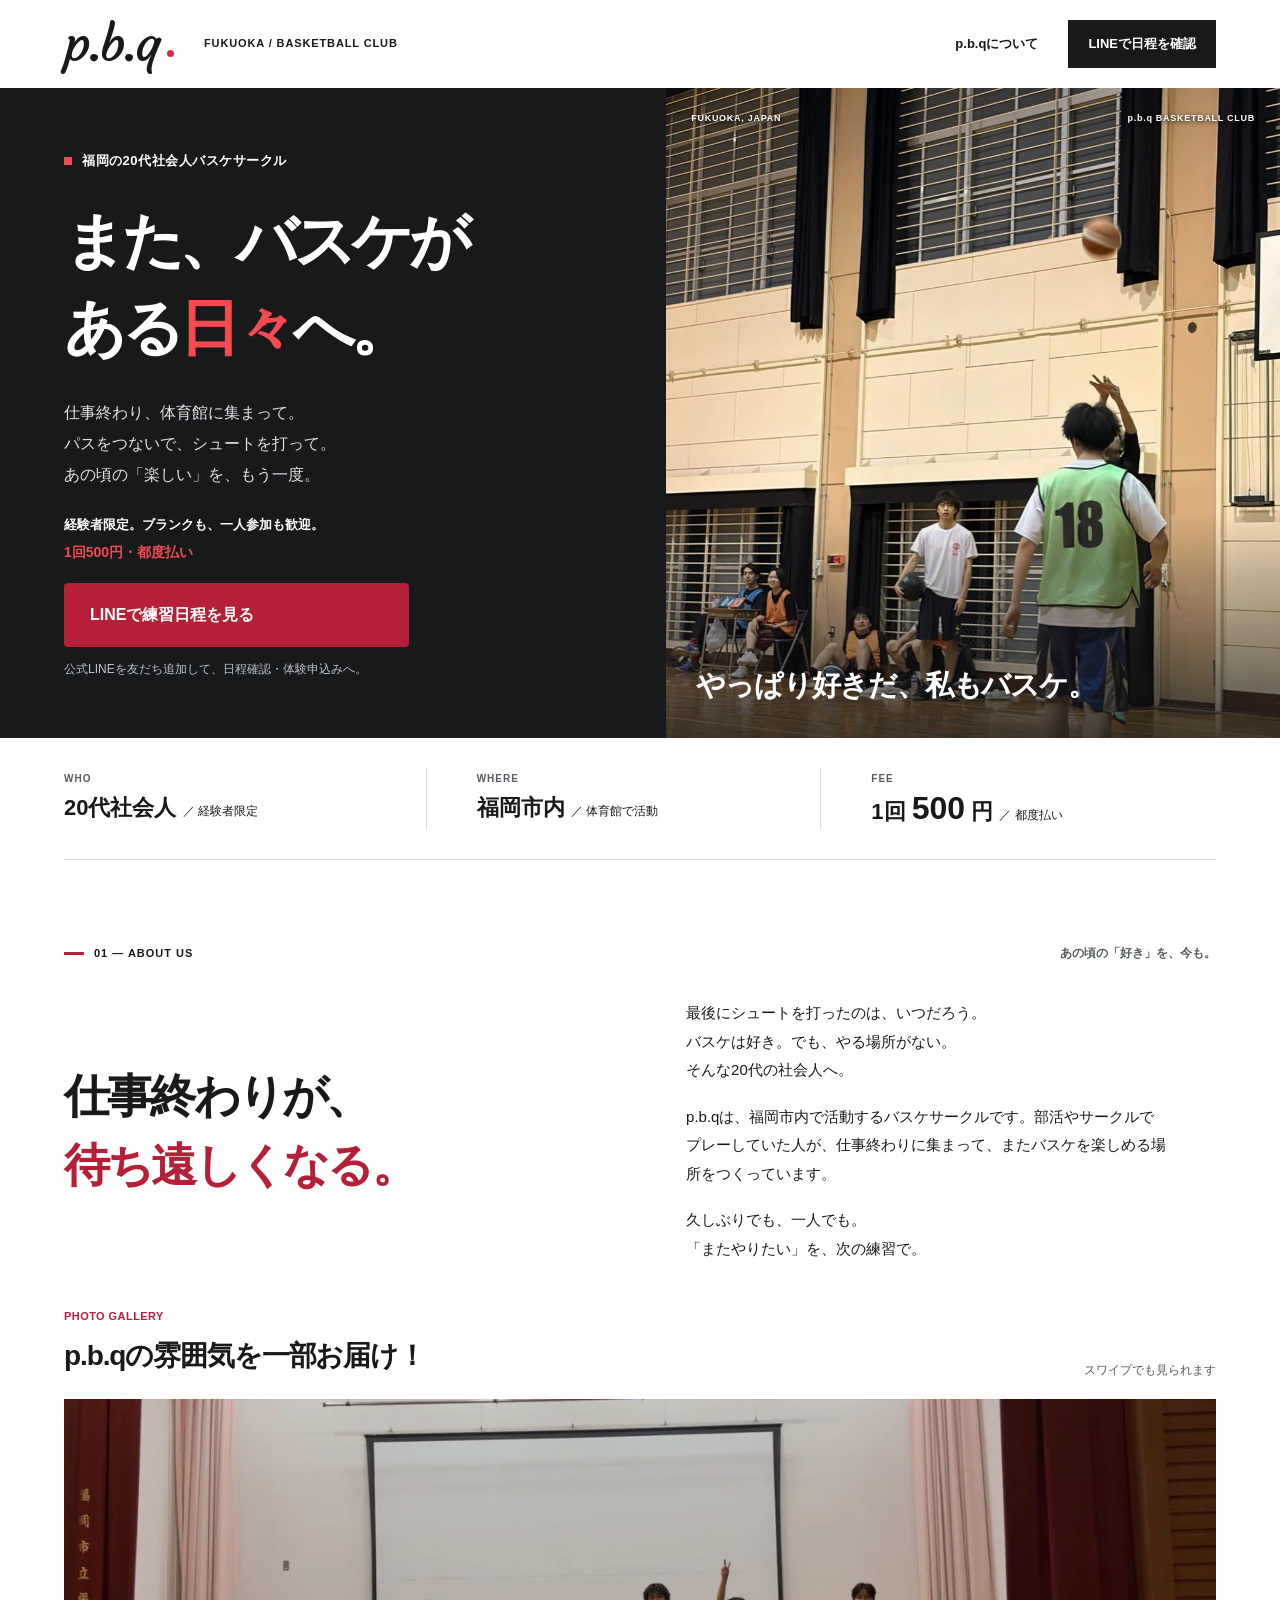
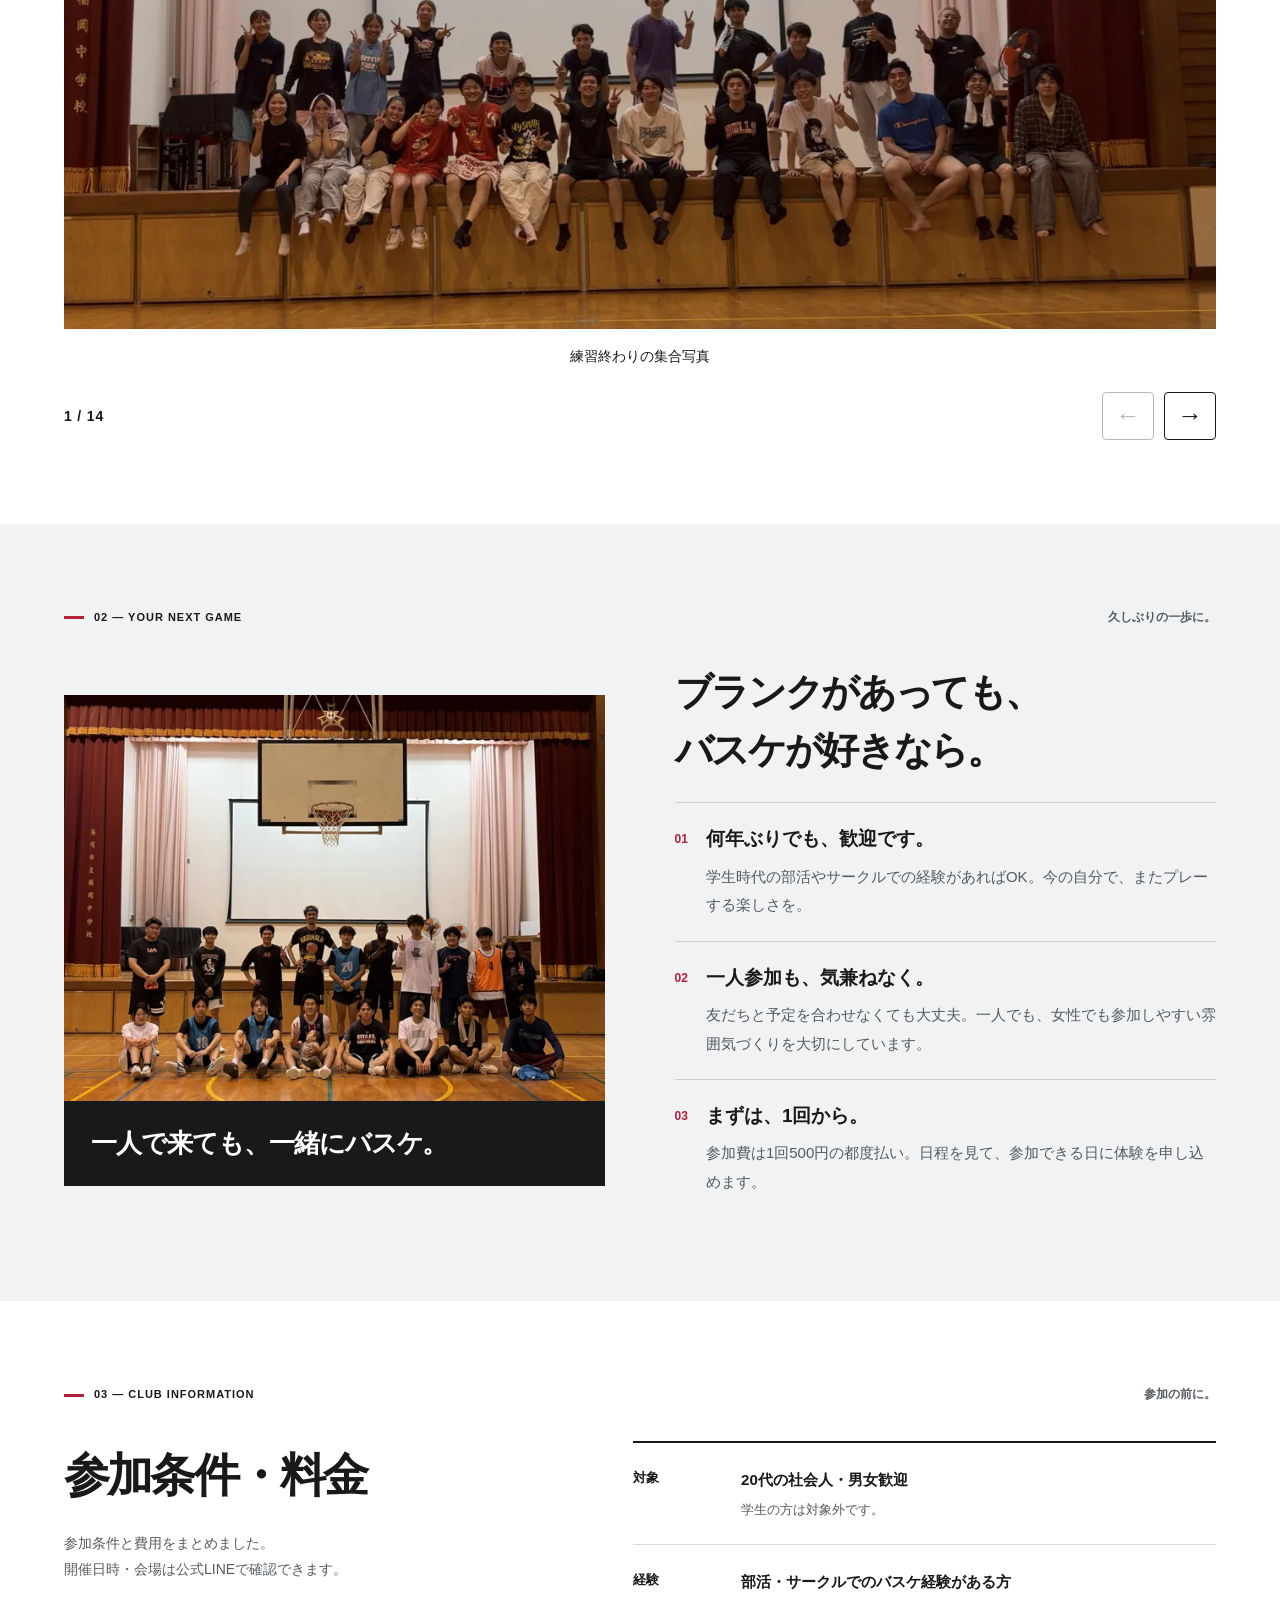
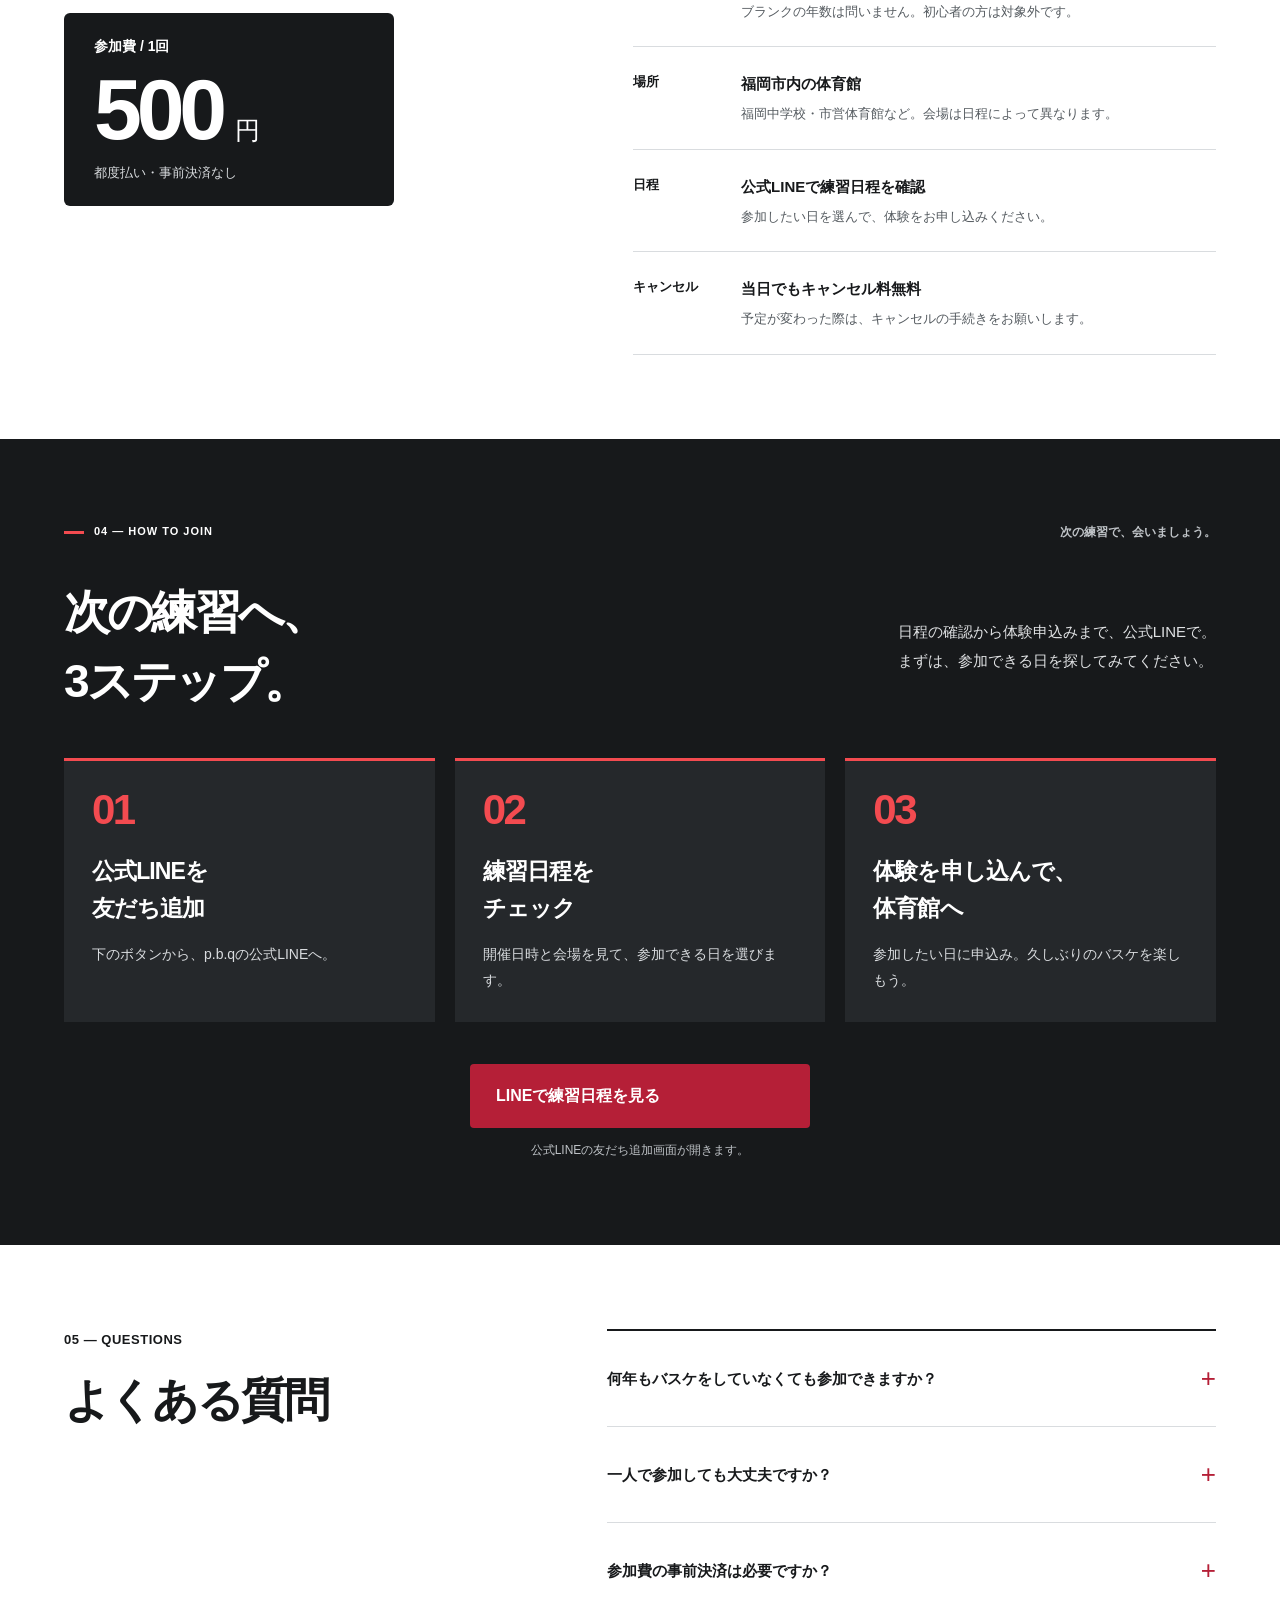
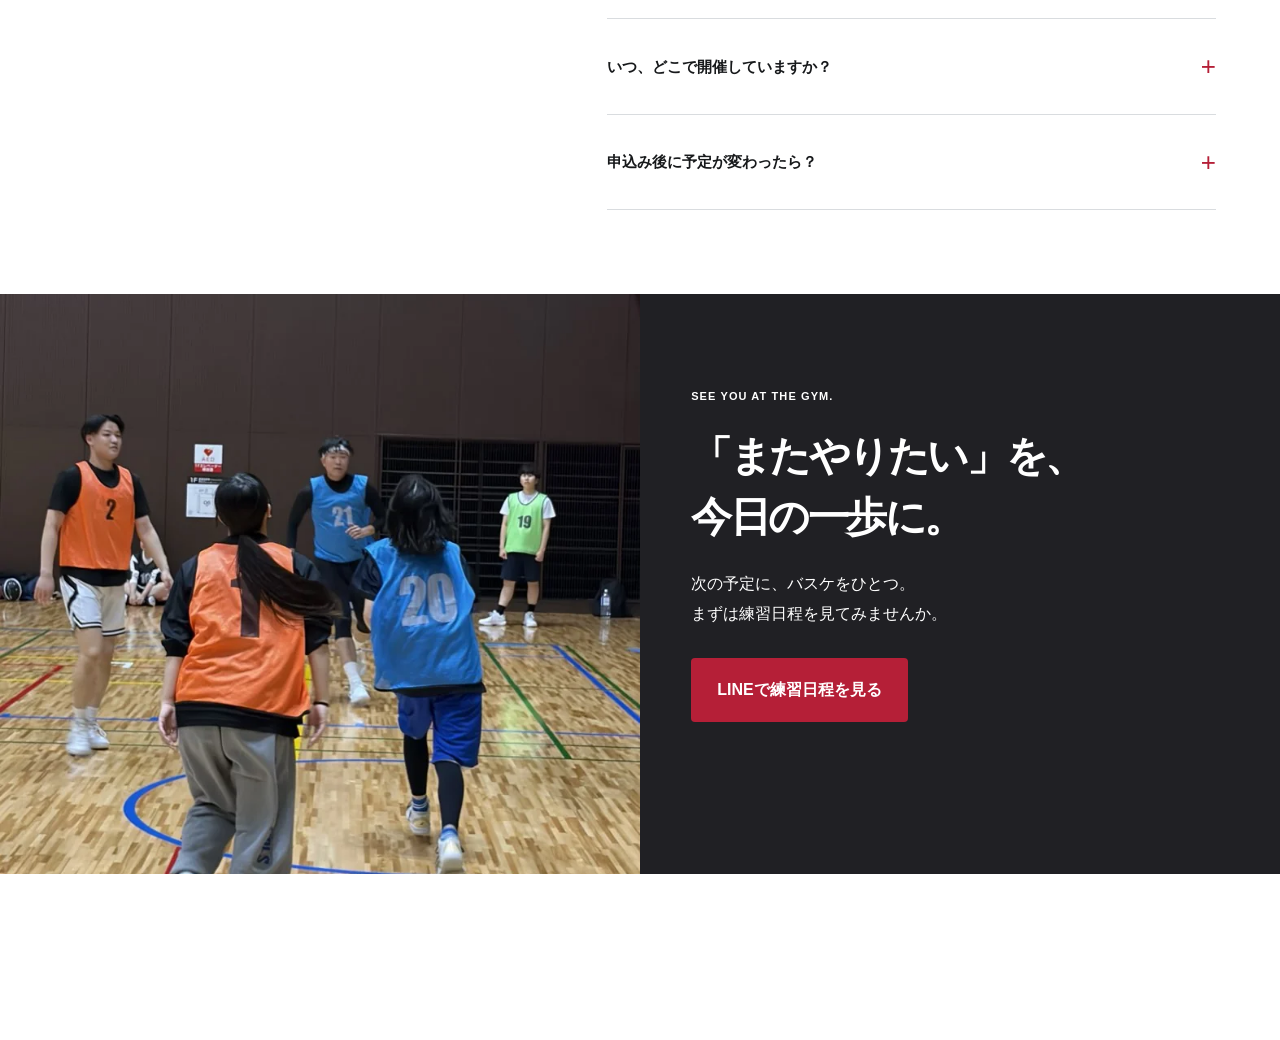
==== commit f293dbc8: "Remove the diagonal arrow icon from all CTA buttons and links Applied to both the main Instagram LP " ====
--- a/sports/index.html
+++ b/sports/index.html
@@ -25,7 +25,7 @@
   <span class="header-location">FUKUOKA / BASKETBALL CLUB</span>
   <nav aria-label="メインナビゲーション">
     <a class="nav-about" href="#about">p.b.qについて</a>
-    <a class="header-cta" href="https://lin.ee/8g3BP9Z" target="_blank" rel="noopener">LINEで日程を確認 <span aria-hidden="true">↗</span></a>
+    <a class="header-cta" href="https://lin.ee/8g3BP9Z" target="_blank" rel="noopener">LINEで日程を確認</a>
   </nav>
 </header>
 <main id="main">
@@ -35,7 +35,7 @@
       <h1 id="hero-title"><span>また、バスケが</span><br><span>ある<span class="outline-word">日々</span>へ。</span></h1>
       </div><div class="hero-details"><p class="hero-lead">仕事終わり、体育館に集まって。<br>パスをつないで、シュートを打って。<br>あの頃の「楽しい」を、もう一度。</p>
       <p class="hero-qualification">経験者限定。ブランクも、一人参加も歓迎。<br><span class="hero-fee">1回500円・都度払い</span></p>
-      <a class="button" href="https://lin.ee/8g3BP9Z" target="_blank" rel="noopener">LINEで練習日程を見る <span aria-hidden="true">↗</span></a>
+      <a class="button" href="https://lin.ee/8g3BP9Z" target="_blank" rel="noopener">LINEで練習日程を見る</a>
       <p class="button-note">公式LINEを友だち追加して、日程確認・体験申込みへ。</p></div>
     </div>
     <div class="hero-visual">
@@ -101,7 +101,7 @@
         <li><span class="step-number">02</span><h3>練習日程を<br>チェック</h3><p>開催日時と会場を見て、参加できる日を選びます。</p></li>
         <li><span class="step-number">03</span><h3>体験を申し込んで、<br>体育館へ</h3><p>参加したい日に申込み。久しぶりのバスケを楽しもう。</p></li>
       </ol>
-      <div class="join-action"><a class="button" href="https://lin.ee/8g3BP9Z" target="_blank" rel="noopener">LINEで練習日程を見る <span aria-hidden="true">↗</span></a><p class="button-note">公式LINEの友だち追加画面が開きます。</p></div>
+      <div class="join-action"><a class="button" href="https://lin.ee/8g3BP9Z" target="_blank" rel="noopener">LINEで練習日程を見る</a><p class="button-note">公式LINEの友だち追加画面が開きます。</p></div>
     </div>
   </section>
 
@@ -118,11 +118,11 @@
 
   <section class="final-section" aria-labelledby="final-title">
     <div class="final-photo"><img src="assets/action1-900.webp" srcset="assets/action1-560.webp 560w, assets/action1-900.webp 787w" sizes="(max-width:700px) 100vw, 50vw" width="787" height="1400" alt="体育館でゲームを楽しむp.b.qのメンバー" loading="lazy" decoding="async"></div>
-    <div class="final-copy"><p class="eyebrow">SEE YOU AT THE GYM.</p><h2 id="final-title">「またやりたい」を、<br>今日の一歩に。</h2><p>次の予定に、バスケをひとつ。<br>まずは練習日程を見てみませんか。</p><a class="button button-light" href="https://lin.ee/8g3BP9Z" target="_blank" rel="noopener">LINEで練習日程を見る <span aria-hidden="true">↗</span></a><p class="button-note">友だち追加 → 日程確認 → 体験申込み<br>20代社会人・経験者限定 / 1回500円</p></div>
+    <div class="final-copy"><p class="eyebrow">SEE YOU AT THE GYM.</p><h2 id="final-title">「またやりたい」を、<br>今日の一歩に。</h2><p>次の予定に、バスケをひとつ。<br>まずは練習日程を見てみませんか。</p><a class="button button-light" href="https://lin.ee/8g3BP9Z" target="_blank" rel="noopener">LINEで練習日程を見る</a><p class="button-note">友だち追加 → 日程確認 → 体験申込み<br>20代社会人・経験者限定 / 1回500円</p></div>
   </section>
 </main>
-<footer class="site-footer wrap"><div><a class="wordmark" href="#" aria-label="p.b.q ページの先頭へ">p.b.q</a><p>福岡の20代社会人バスケサークル</p></div><a class="instagram-link" href="https://www.instagram.com/p.b.q_fukuoka/" target="_blank" rel="noopener"><svg class="instagram-icon" viewBox="0 0 24 24" fill="none" stroke="currentColor" stroke-width="1.8" aria-hidden="true"><rect x="3" y="3" width="18" height="18" rx="5"/><circle cx="12" cy="12" r="4"/><circle cx="17.5" cy="6.5" r="1" fill="currentColor" stroke="none"/></svg><span class="instagram-text">練習の雰囲気をInstagramで見る</span> <span aria-hidden="true">↗</span></a><small>© p.b.q</small></footer>
-<div class="mobile-cta" hidden><span>経験者・ブランク歓迎<small>20代社会人 / 1回500円</small></span><a href="https://lin.ee/8g3BP9Z" target="_blank" rel="noopener">LINEで日程を見る <span aria-hidden="true">↗</span></a></div>
+<footer class="site-footer wrap"><div><a class="wordmark" href="#" aria-label="p.b.q ページの先頭へ">p.b.q</a><p>福岡の20代社会人バスケサークル</p></div><a class="instagram-link" href="https://www.instagram.com/p.b.q_fukuoka/" target="_blank" rel="noopener"><svg class="instagram-icon" viewBox="0 0 24 24" fill="none" stroke="currentColor" stroke-width="1.8" aria-hidden="true"><rect x="3" y="3" width="18" height="18" rx="5"/><circle cx="12" cy="12" r="4"/><circle cx="17.5" cy="6.5" r="1" fill="currentColor" stroke="none"/></svg><span class="instagram-text">練習の雰囲気をInstagramで見る</span></a><small>© p.b.q</small></footer>
+<div class="mobile-cta" hidden><span>経験者・ブランク歓迎<small>20代社会人 / 1回500円</small></span><a href="https://lin.ee/8g3BP9Z" target="_blank" rel="noopener">LINEで日程を見る</a></div>
 <script>
 // Show the mobile shortcut after the introduction; the in-page links work without JS.
 if ('IntersectionObserver' in window) {
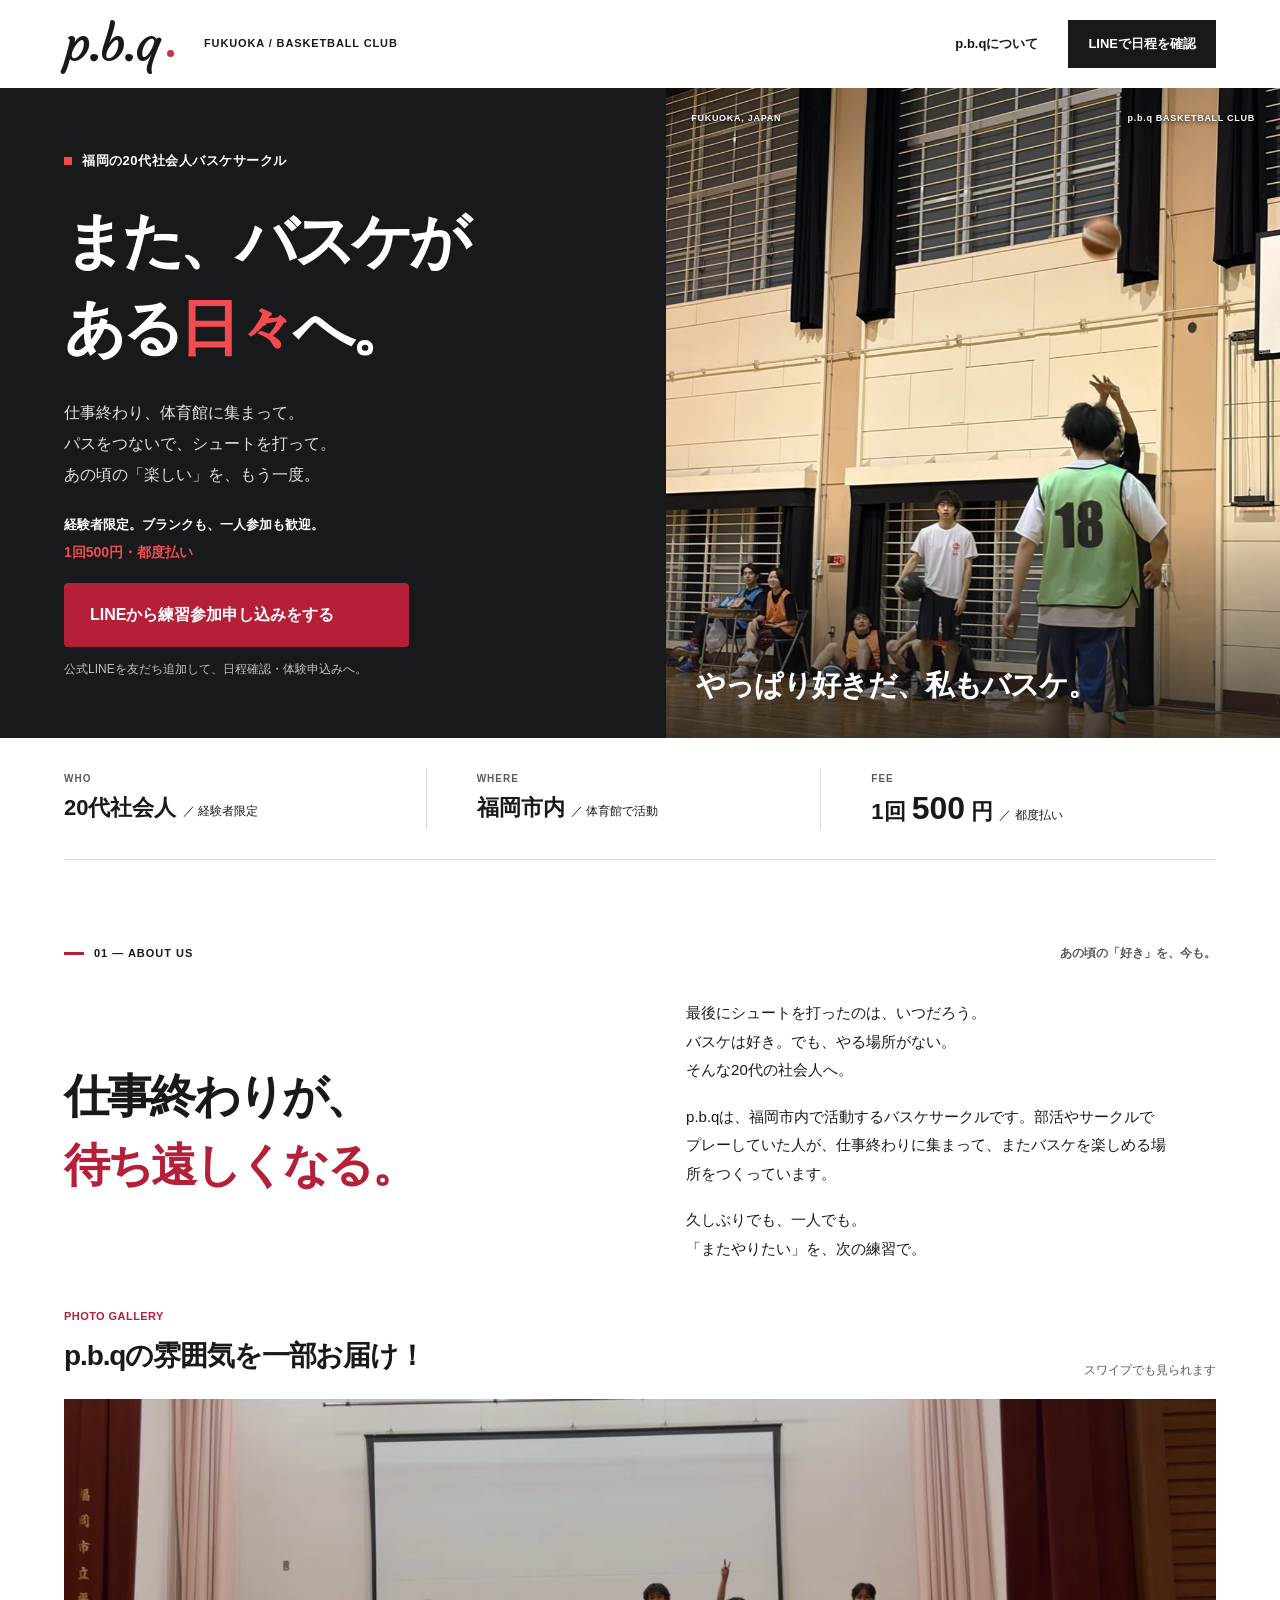
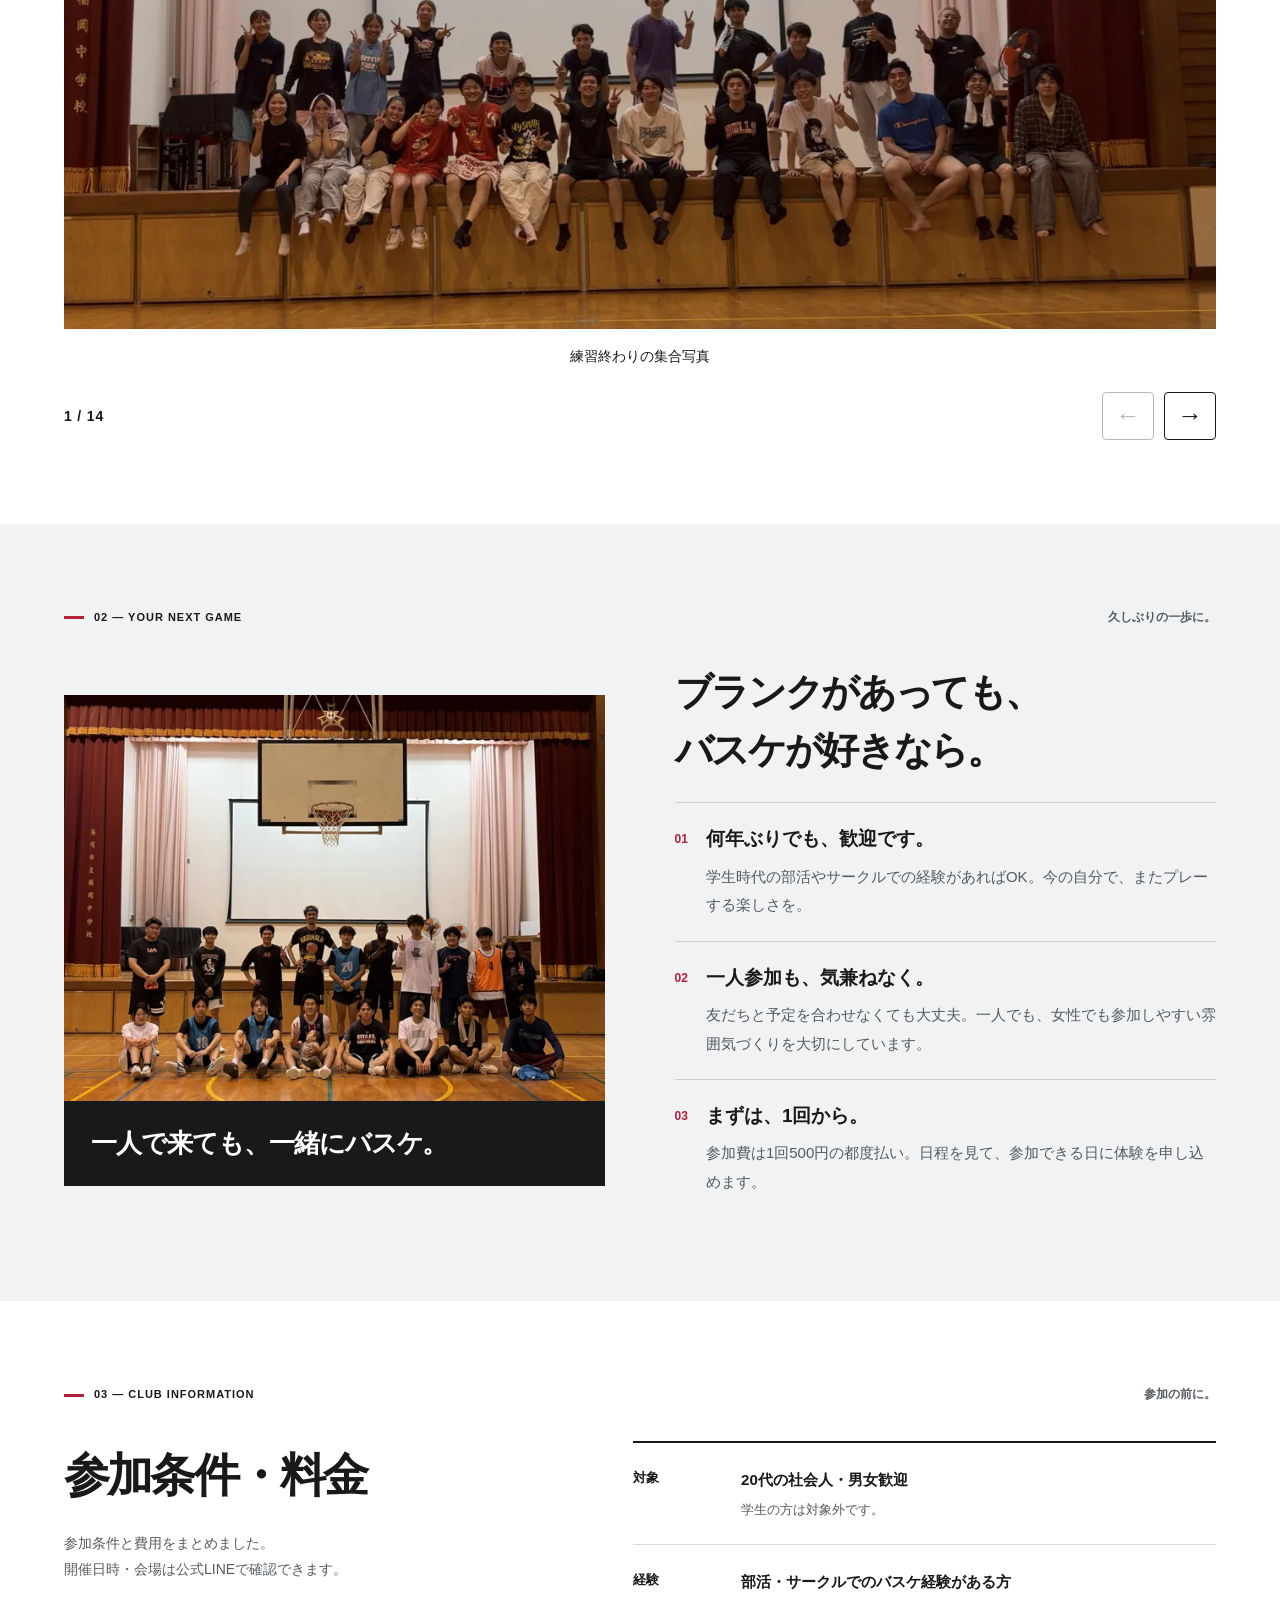
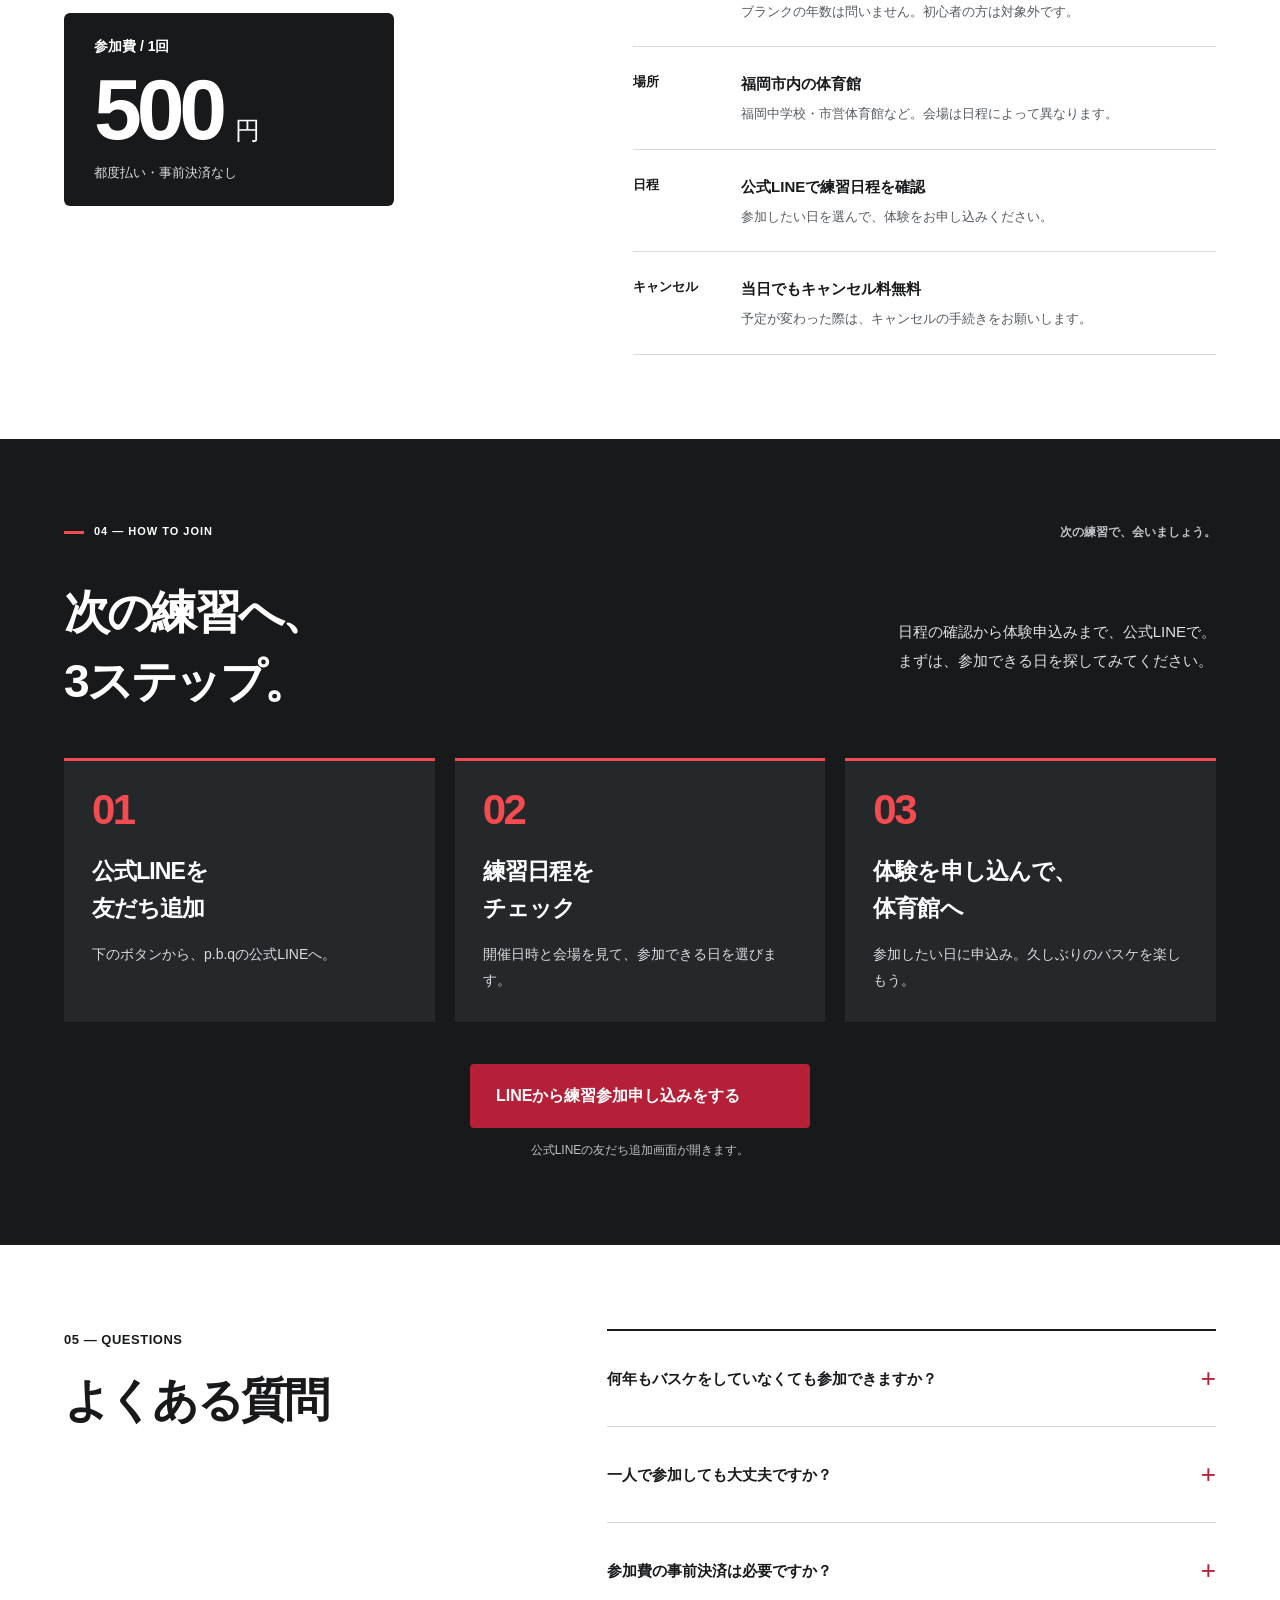
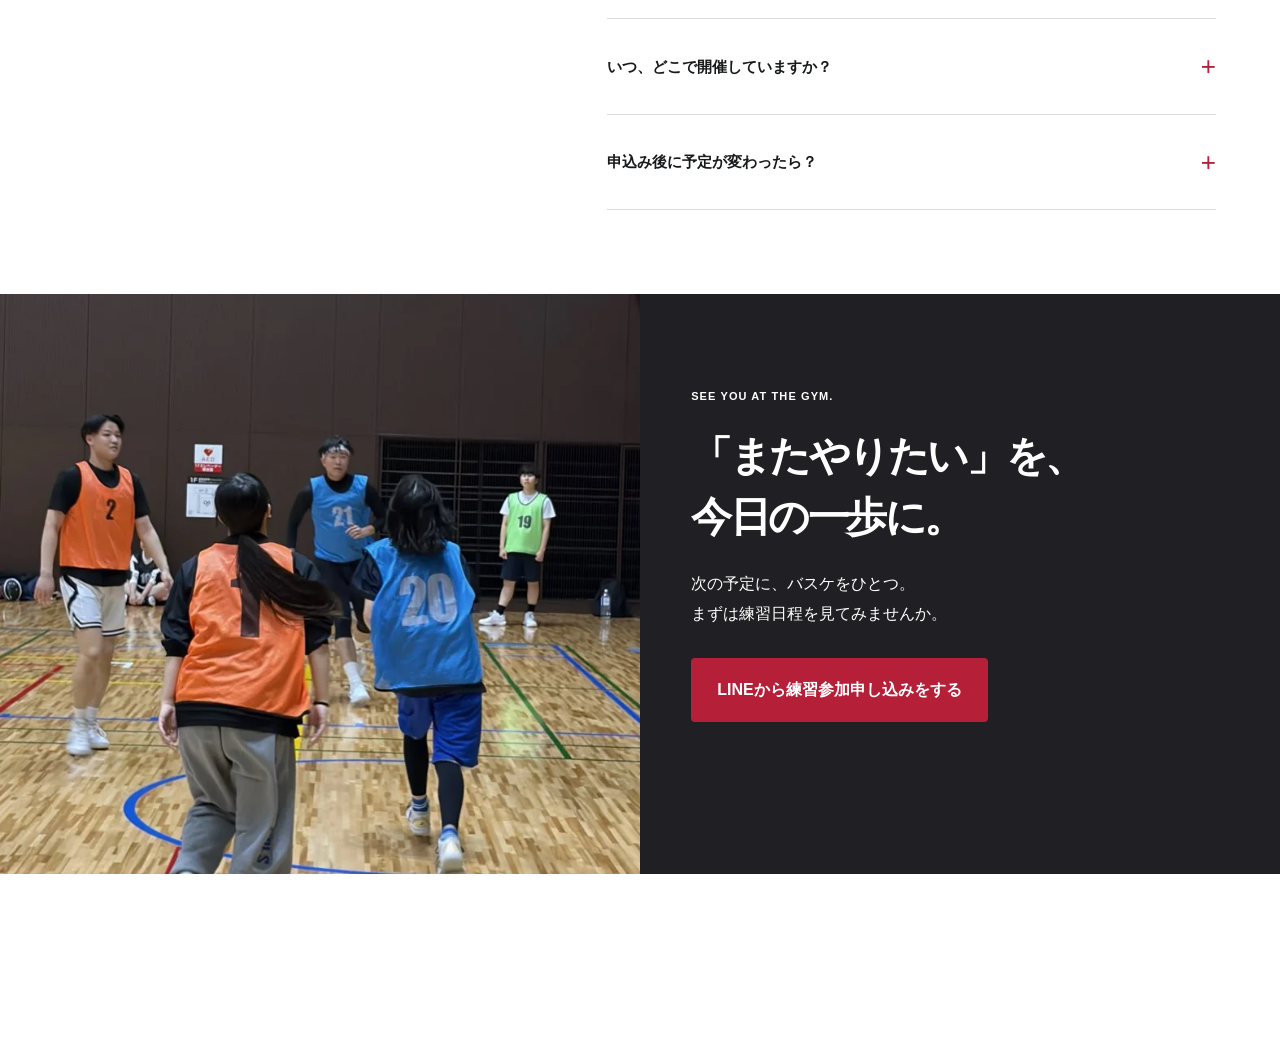
==== commit 473628e8: "Change CTA button text to make the action clearer "LINEで練習日程を見る" -> "LINEから練習参加申し込みをする", across both" ====
--- a/sports/index.html
+++ b/sports/index.html
@@ -35,7 +35,7 @@
       <h1 id="hero-title"><span>また、バスケが</span><br><span>ある<span class="outline-word">日々</span>へ。</span></h1>
       </div><div class="hero-details"><p class="hero-lead">仕事終わり、体育館に集まって。<br>パスをつないで、シュートを打って。<br>あの頃の「楽しい」を、もう一度。</p>
       <p class="hero-qualification">経験者限定。ブランクも、一人参加も歓迎。<br><span class="hero-fee">1回500円・都度払い</span></p>
-      <a class="button" href="https://lin.ee/8g3BP9Z" target="_blank" rel="noopener">LINEで練習日程を見る</a>
+      <a class="button" href="https://lin.ee/8g3BP9Z" target="_blank" rel="noopener">LINEから練習参加申し込みをする</a>
       <p class="button-note">公式LINEを友だち追加して、日程確認・体験申込みへ。</p></div>
     </div>
     <div class="hero-visual">
@@ -101,7 +101,7 @@
         <li><span class="step-number">02</span><h3>練習日程を<br>チェック</h3><p>開催日時と会場を見て、参加できる日を選びます。</p></li>
         <li><span class="step-number">03</span><h3>体験を申し込んで、<br>体育館へ</h3><p>参加したい日に申込み。久しぶりのバスケを楽しもう。</p></li>
       </ol>
-      <div class="join-action"><a class="button" href="https://lin.ee/8g3BP9Z" target="_blank" rel="noopener">LINEで練習日程を見る</a><p class="button-note">公式LINEの友だち追加画面が開きます。</p></div>
+      <div class="join-action"><a class="button" href="https://lin.ee/8g3BP9Z" target="_blank" rel="noopener">LINEから練習参加申し込みをする</a><p class="button-note">公式LINEの友だち追加画面が開きます。</p></div>
     </div>
   </section>
 
@@ -118,7 +118,7 @@
 
   <section class="final-section" aria-labelledby="final-title">
     <div class="final-photo"><img src="assets/action1-900.webp" srcset="assets/action1-560.webp 560w, assets/action1-900.webp 787w" sizes="(max-width:700px) 100vw, 50vw" width="787" height="1400" alt="体育館でゲームを楽しむp.b.qのメンバー" loading="lazy" decoding="async"></div>
-    <div class="final-copy"><p class="eyebrow">SEE YOU AT THE GYM.</p><h2 id="final-title">「またやりたい」を、<br>今日の一歩に。</h2><p>次の予定に、バスケをひとつ。<br>まずは練習日程を見てみませんか。</p><a class="button button-light" href="https://lin.ee/8g3BP9Z" target="_blank" rel="noopener">LINEで練習日程を見る</a><p class="button-note">友だち追加 → 日程確認 → 体験申込み<br>20代社会人・経験者限定 / 1回500円</p></div>
+    <div class="final-copy"><p class="eyebrow">SEE YOU AT THE GYM.</p><h2 id="final-title">「またやりたい」を、<br>今日の一歩に。</h2><p>次の予定に、バスケをひとつ。<br>まずは練習日程を見てみませんか。</p><a class="button button-light" href="https://lin.ee/8g3BP9Z" target="_blank" rel="noopener">LINEから練習参加申し込みをする</a><p class="button-note">友だち追加 → 日程確認 → 体験申込み<br>20代社会人・経験者限定 / 1回500円</p></div>
   </section>
 </main>
 <footer class="site-footer wrap"><div><a class="wordmark" href="#" aria-label="p.b.q ページの先頭へ">p.b.q</a><p>福岡の20代社会人バスケサークル</p></div><a class="instagram-link" href="https://www.instagram.com/p.b.q_fukuoka/" target="_blank" rel="noopener"><svg class="instagram-icon" viewBox="0 0 24 24" fill="none" stroke="currentColor" stroke-width="1.8" aria-hidden="true"><rect x="3" y="3" width="18" height="18" rx="5"/><circle cx="12" cy="12" r="4"/><circle cx="17.5" cy="6.5" r="1" fill="currentColor" stroke="none"/></svg><span class="instagram-text">練習の雰囲気をInstagramで見る</span></a><small>© p.b.q</small></footer>
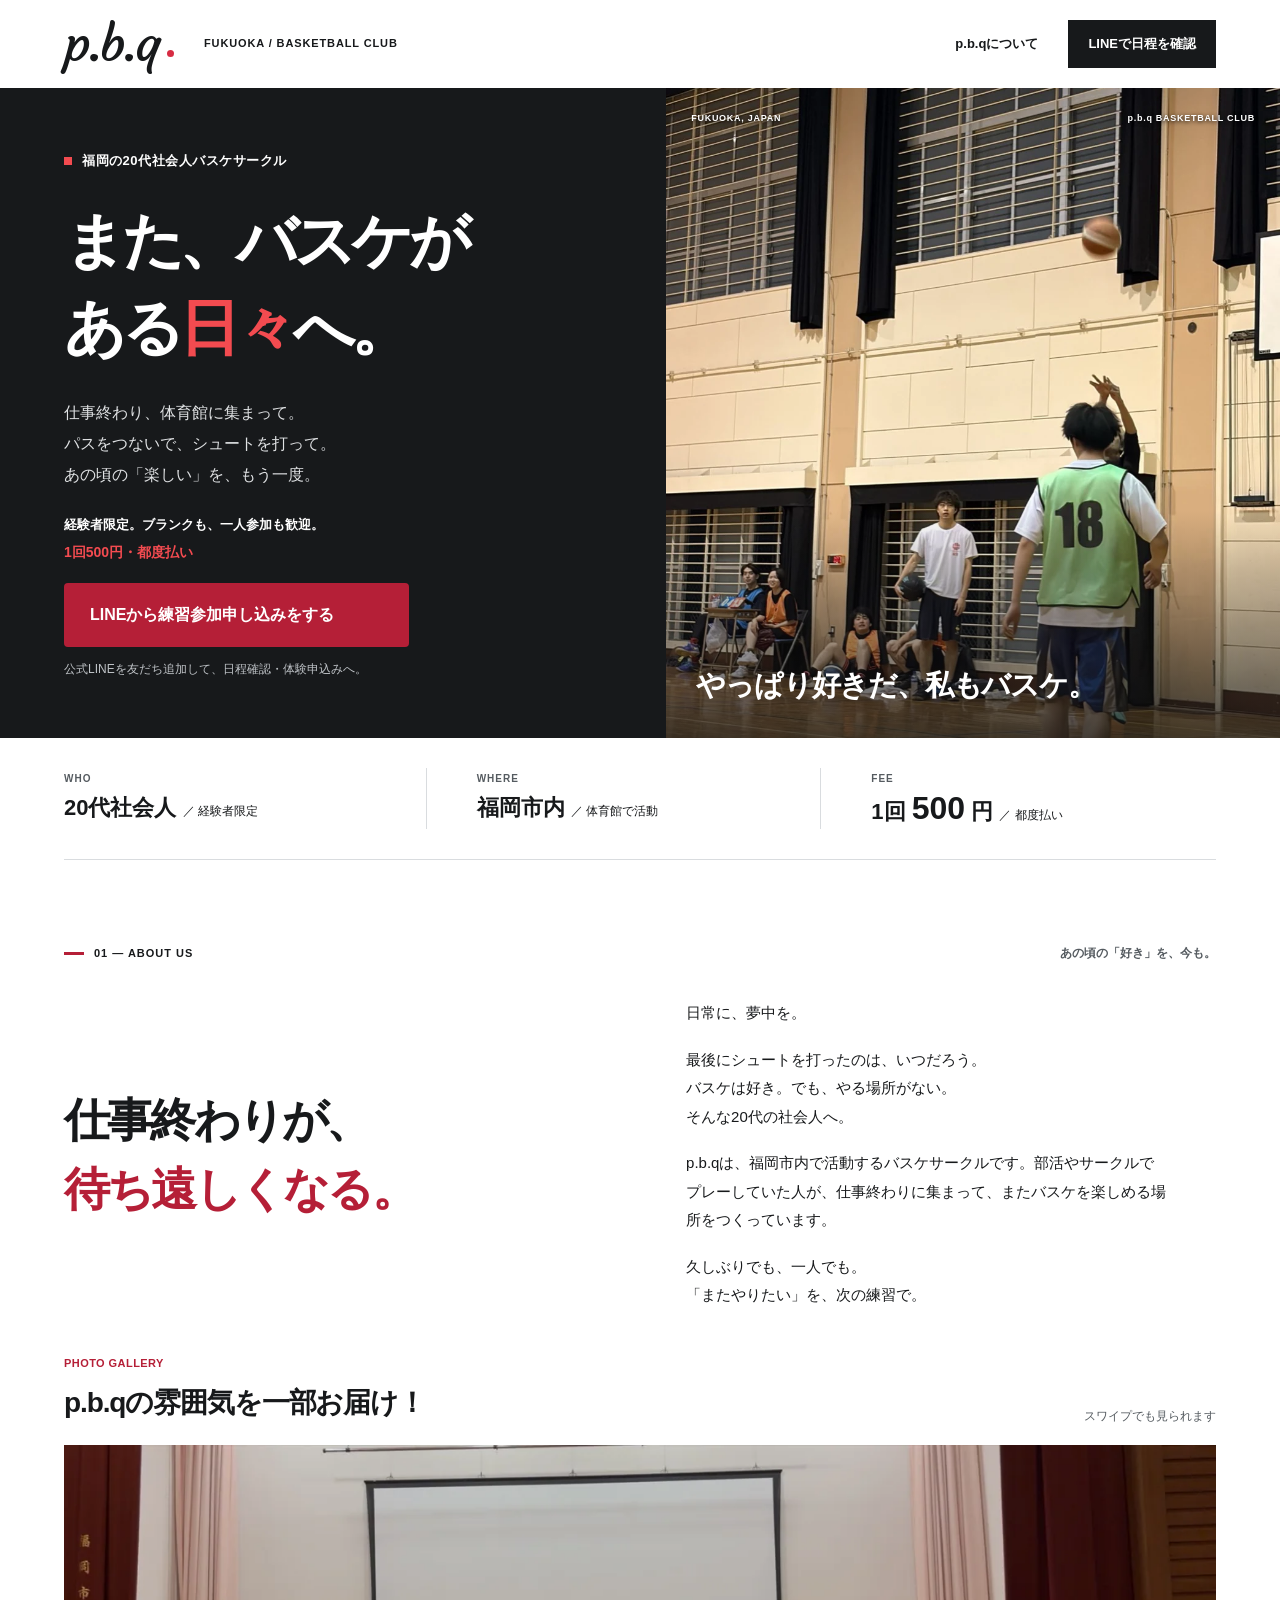
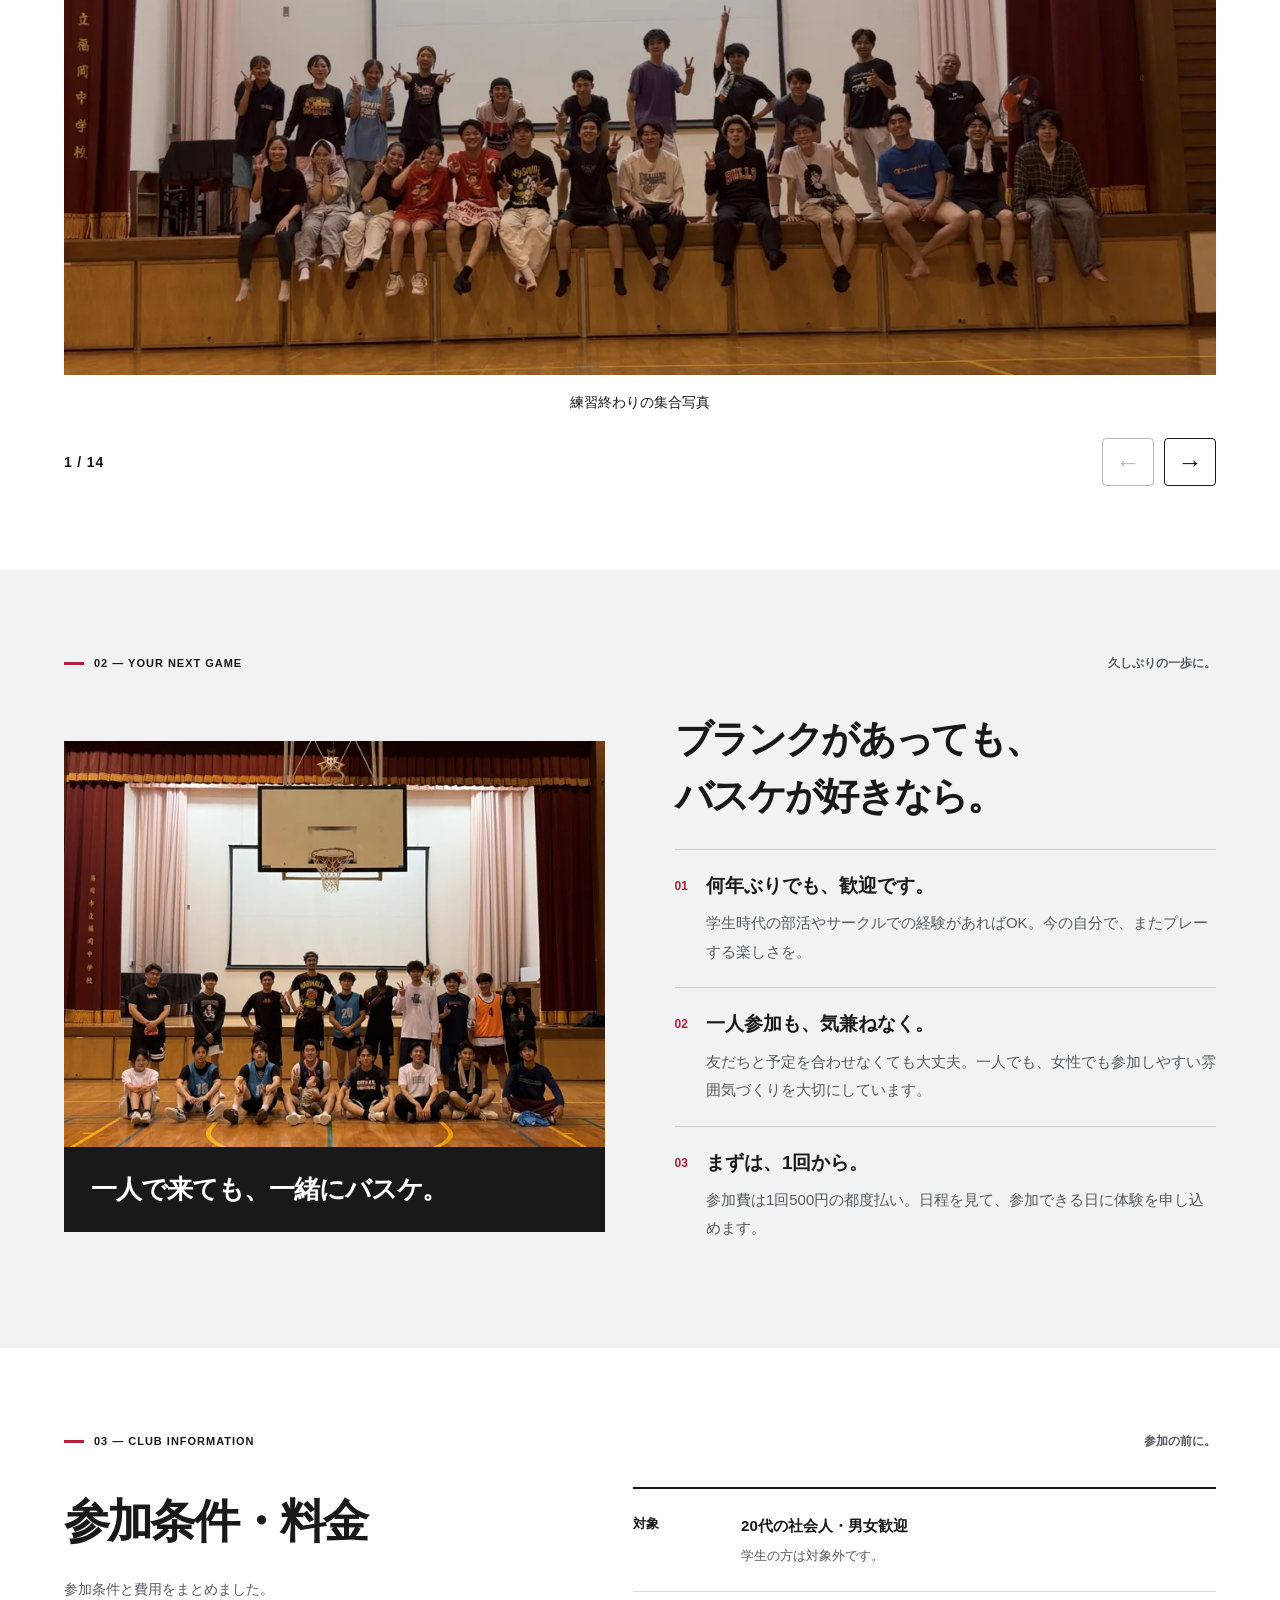
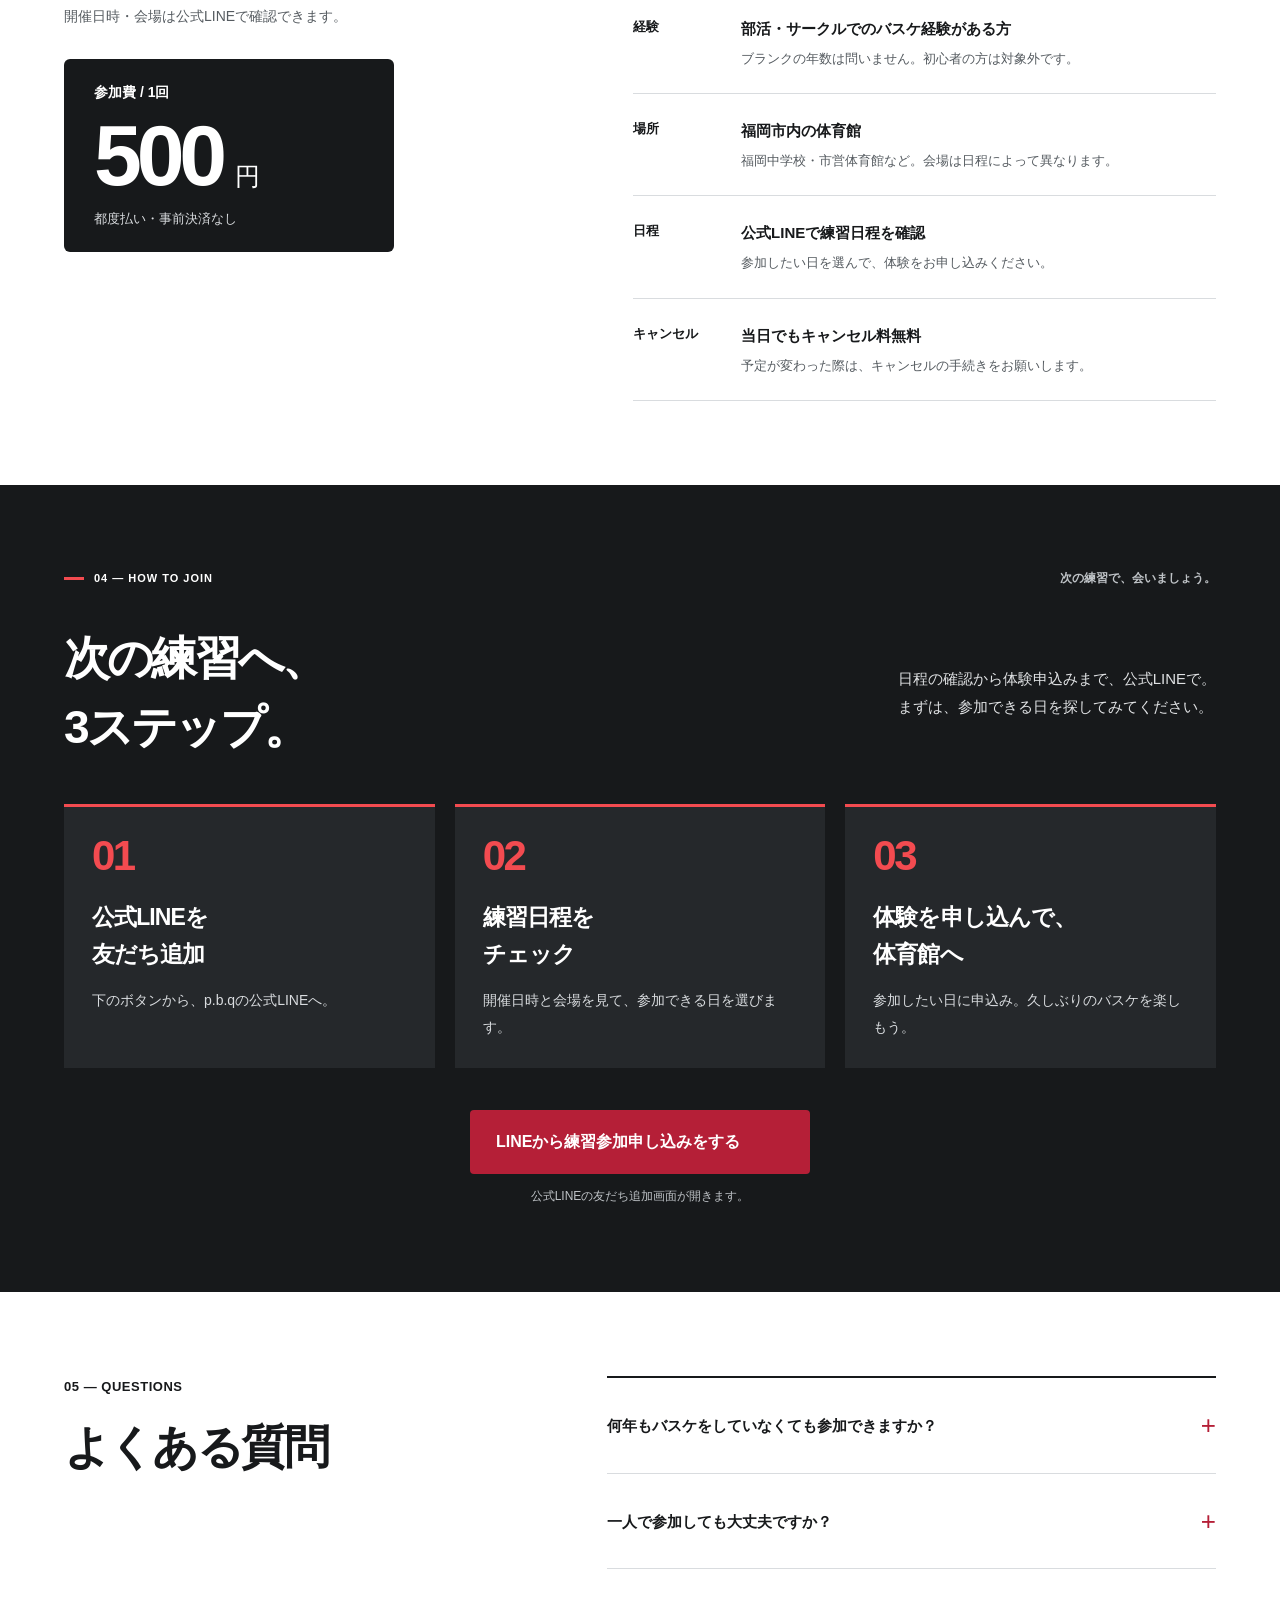
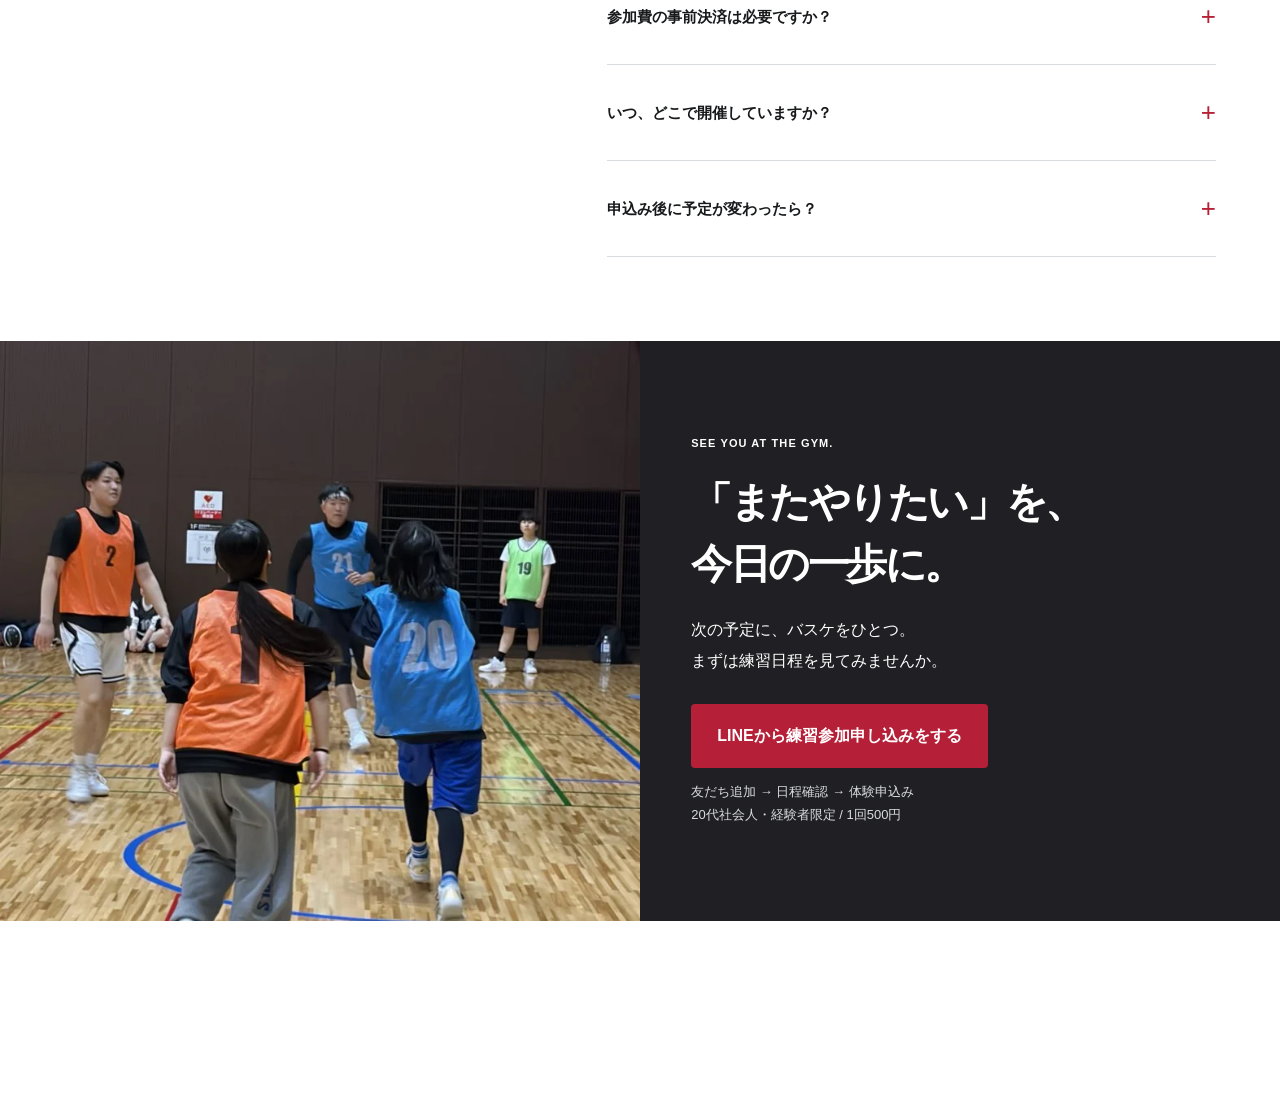
==== commit 10b0991e: "Reflect 日常に、夢中を。 across PBQ landing pages" ====
--- a/sports/index.html
+++ b/sports/index.html
@@ -4,19 +4,20 @@
   <meta charset="utf-8">
   <meta name="viewport" content="width=device-width, initial-scale=1">
   <meta name="theme-color" content="#f4f1e9">
-  <title>p.b.q｜また、バスケがある日々へ。福岡の20代社会人バスケ</title>
-  <meta name="description" content="福岡で、もう一度バスケを。p.b.qは20代社会人・経験者のためのバスケサークルです。ブランク歓迎、一人参加も歓迎。1回500円。練習日程の確認と体験申込みは公式LINEから。">
+  <title>p.b.q｜日常に、夢中を。福岡の20代社会人バスケ</title>
+  <meta name="description" content="日常に、夢中を。福岡で、もう一度バスケを。p.b.qは20代社会人・経験者のためのバスケサークルです。ブランク歓迎、一人参加も歓迎。1回500円。練習日程の確認と体験申込みは公式LINEから。">
   <link rel="canonical" href="https://spseishirotaguchi-sudo.github.io/pbq-lp/sports/">
   <meta property="og:type" content="website">
   <meta property="og:locale" content="ja_JP">
-  <meta property="og:title" content="また、バスケがある日々へ。｜p.b.q">
-  <meta property="og:description" content="福岡の20代社会人バスケ。経験者限定・ブランク歓迎・1回500円。まずはLINEで練習日程を確認。">
+  <meta property="og:title" content="日常に、夢中を。｜p.b.q">
+  <meta property="og:description" content="日常に、夢中を。福岡の20代社会人バスケ。経験者限定・ブランク歓迎・1回500円。まずはLINEで練習日程を確認。">
   <meta property="og:url" content="https://spseishirotaguchi-sudo.github.io/pbq-lp/sports/">
   <meta property="og:image" content="https://spseishirotaguchi-sudo.github.io/pbq-lp/img/teamphoto.jpg">
   <meta name="twitter:card" content="summary_large_image">
   <link rel="preload" href="assets/fonts/Courgette-Regular.ttf" as="font" type="font/ttf" crossorigin>
   <link rel="stylesheet" href="styles.css?v=a41c7d02e9b6">
   <script>document.documentElement.className += ' js-rv';</script>
+  <script src="../analytics.js?v=20261101" data-measurement-id="G-R6ZDP89L27" data-pbq-site="lp" defer></script>
 </head>
 <body>
 <a class="skip-link" href="#main">本文へ移動</a>
@@ -55,7 +56,7 @@
     <div class="section-kicker"><span>01 — ABOUT US</span><span>あの頃の「好き」を、今も。</span></div>
     <div class="intro-grid">
       <h2 id="about-title">仕事終わりが、<br><span class="accent">待ち遠しくなる。</span></h2>
-      <div class="intro-copy"><p>最後にシュートを打ったのは、いつだろう。<br>バスケは好き。でも、やる場所がない。<br>そんな20代の社会人へ。</p><p>p.b.qは、福岡市内で活動するバスケサークルです。部活やサークルでプレーしていた人が、仕事終わりに集まって、またバスケを楽しめる場所をつくっています。</p><p>久しぶりでも、一人でも。<br>「またやりたい」を、次の練習で。</p></div>
+      <div class="intro-copy"><p>日常に、夢中を。</p><p>最後にシュートを打ったのは、いつだろう。<br>バスケは好き。でも、やる場所がない。<br>そんな20代の社会人へ。</p><p>p.b.qは、福岡市内で活動するバスケサークルです。部活やサークルでプレーしていた人が、仕事終わりに集まって、またバスケを楽しめる場所をつくっています。</p><p>久しぶりでも、一人でも。<br>「またやりたい」を、次の練習で。</p></div>
     </div>
     <section class="photo-gallery" aria-labelledby="gallery-title" aria-roledescription="カルーセル">
 <div class="gallery-heading"><div><p class="eyebrow">PHOTO GALLERY</p><h3 id="gallery-title">p.b.qの雰囲気を一部お届け！</h3></div><span class="gallery-hint">スワイプでも見られます</span></div>
@@ -121,7 +122,7 @@
     <div class="final-copy"><p class="eyebrow">SEE YOU AT THE GYM.</p><h2 id="final-title">「またやりたい」を、<br>今日の一歩に。</h2><p>次の予定に、バスケをひとつ。<br>まずは練習日程を見てみませんか。</p><a class="button button-light" href="https://lin.ee/8g3BP9Z" target="_blank" rel="noopener">LINEから練習参加申し込みをする</a><p class="button-note">友だち追加 → 日程確認 → 体験申込み<br>20代社会人・経験者限定 / 1回500円</p></div>
   </section>
 </main>
-<footer class="site-footer wrap"><div><a class="wordmark" href="#" aria-label="p.b.q ページの先頭へ">p.b.q</a><p>福岡の20代社会人バスケサークル</p></div><a class="instagram-link" href="https://www.instagram.com/p.b.q_fukuoka/" target="_blank" rel="noopener"><svg class="instagram-icon" viewBox="0 0 24 24" fill="none" stroke="currentColor" stroke-width="1.8" aria-hidden="true"><rect x="3" y="3" width="18" height="18" rx="5"/><circle cx="12" cy="12" r="4"/><circle cx="17.5" cy="6.5" r="1" fill="currentColor" stroke="none"/></svg><span class="instagram-text">練習の雰囲気をInstagramで見る</span></a><small>© p.b.q</small></footer>
+<footer class="site-footer wrap"><div><a class="wordmark" href="#" aria-label="p.b.q ページの先頭へ">p.b.q</a><p>日常に、夢中を。<br>福岡の20代社会人バスケサークル</p></div><a class="instagram-link" href="https://www.instagram.com/p.b.q_fukuoka/" target="_blank" rel="noopener"><svg class="instagram-icon" viewBox="0 0 24 24" fill="none" stroke="currentColor" stroke-width="1.8" aria-hidden="true"><rect x="3" y="3" width="18" height="18" rx="5"/><circle cx="12" cy="12" r="4"/><circle cx="17.5" cy="6.5" r="1" fill="currentColor" stroke="none"/></svg><span class="instagram-text">練習の雰囲気をInstagramで見る</span></a><a href="../privacy.html">プライバシーについて</a><small>© p.b.q</small></footer>
 <div class="mobile-cta" hidden><span>経験者・ブランク歓迎<small>20代社会人 / 1回500円</small></span><a href="https://lin.ee/8g3BP9Z" target="_blank" rel="noopener">LINEで日程を見る</a></div>
 <script>
 // Show the mobile shortcut after the introduction; the in-page links work without JS.
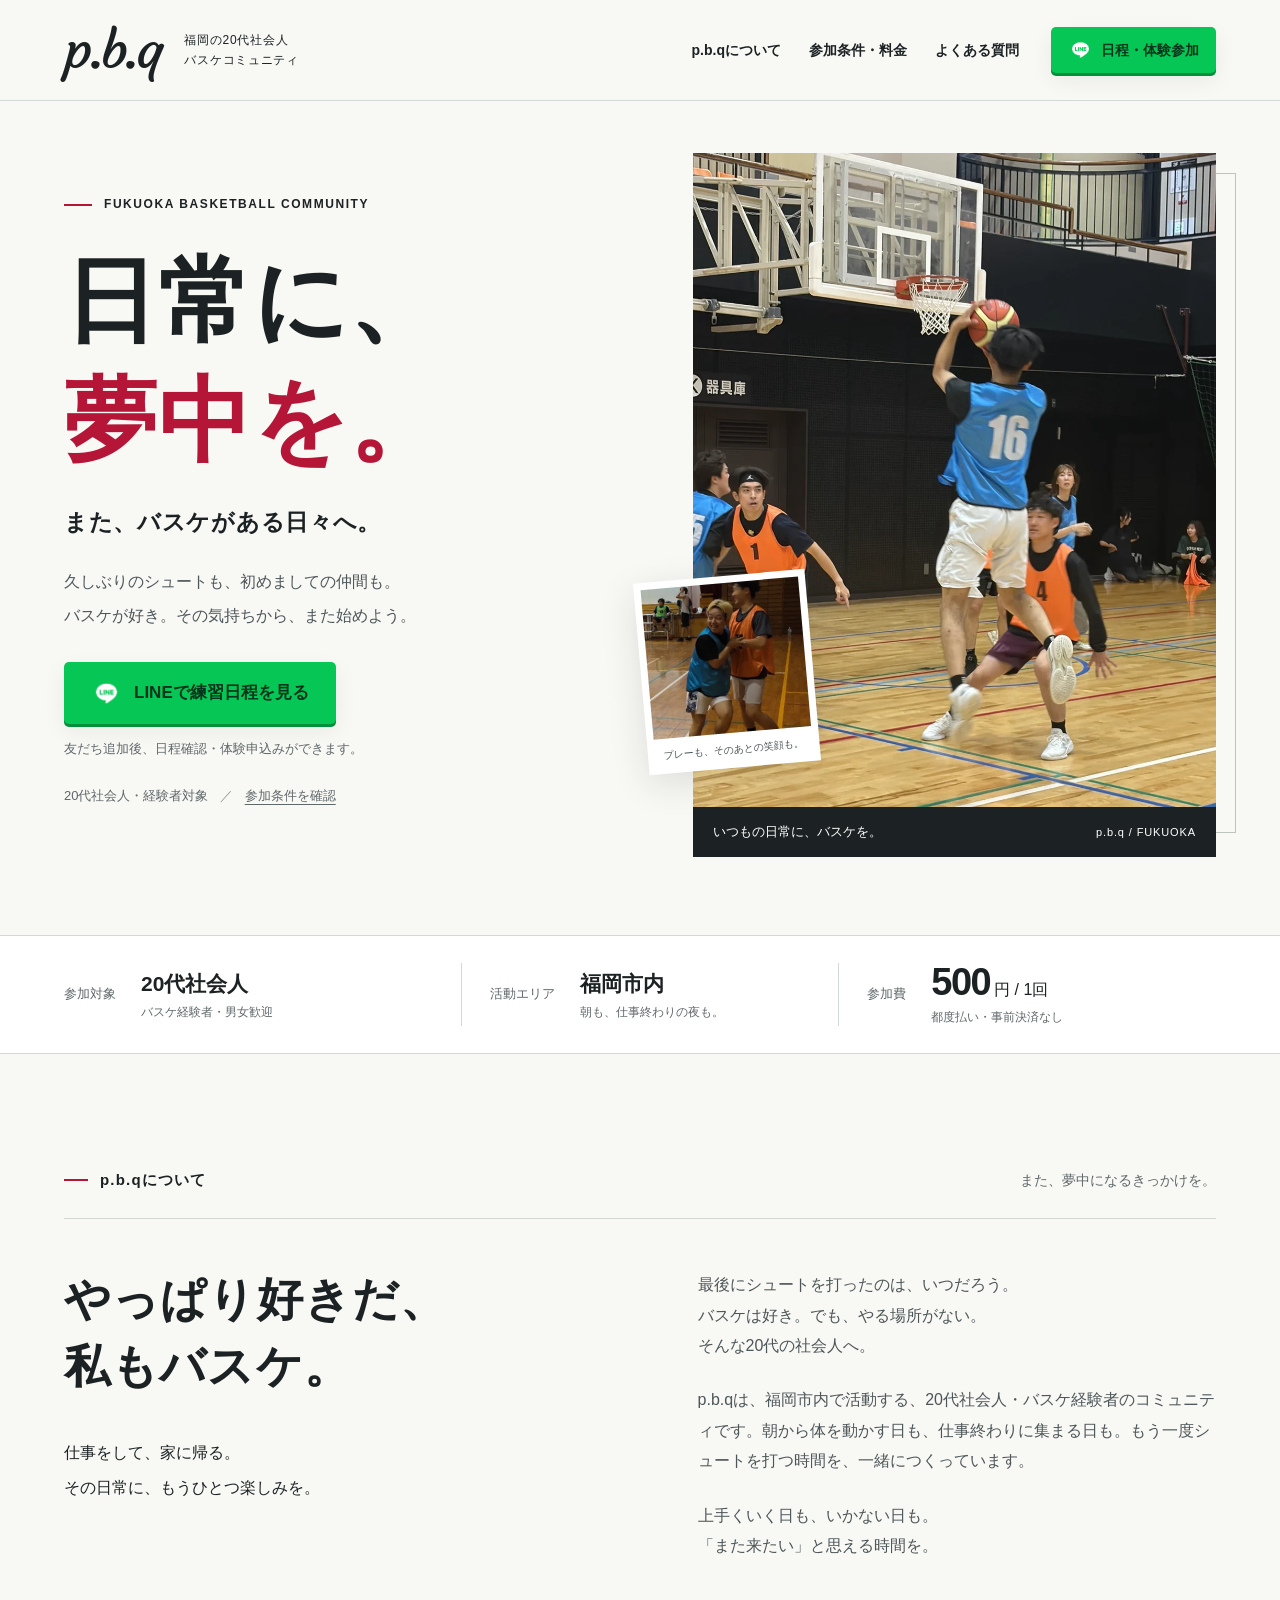
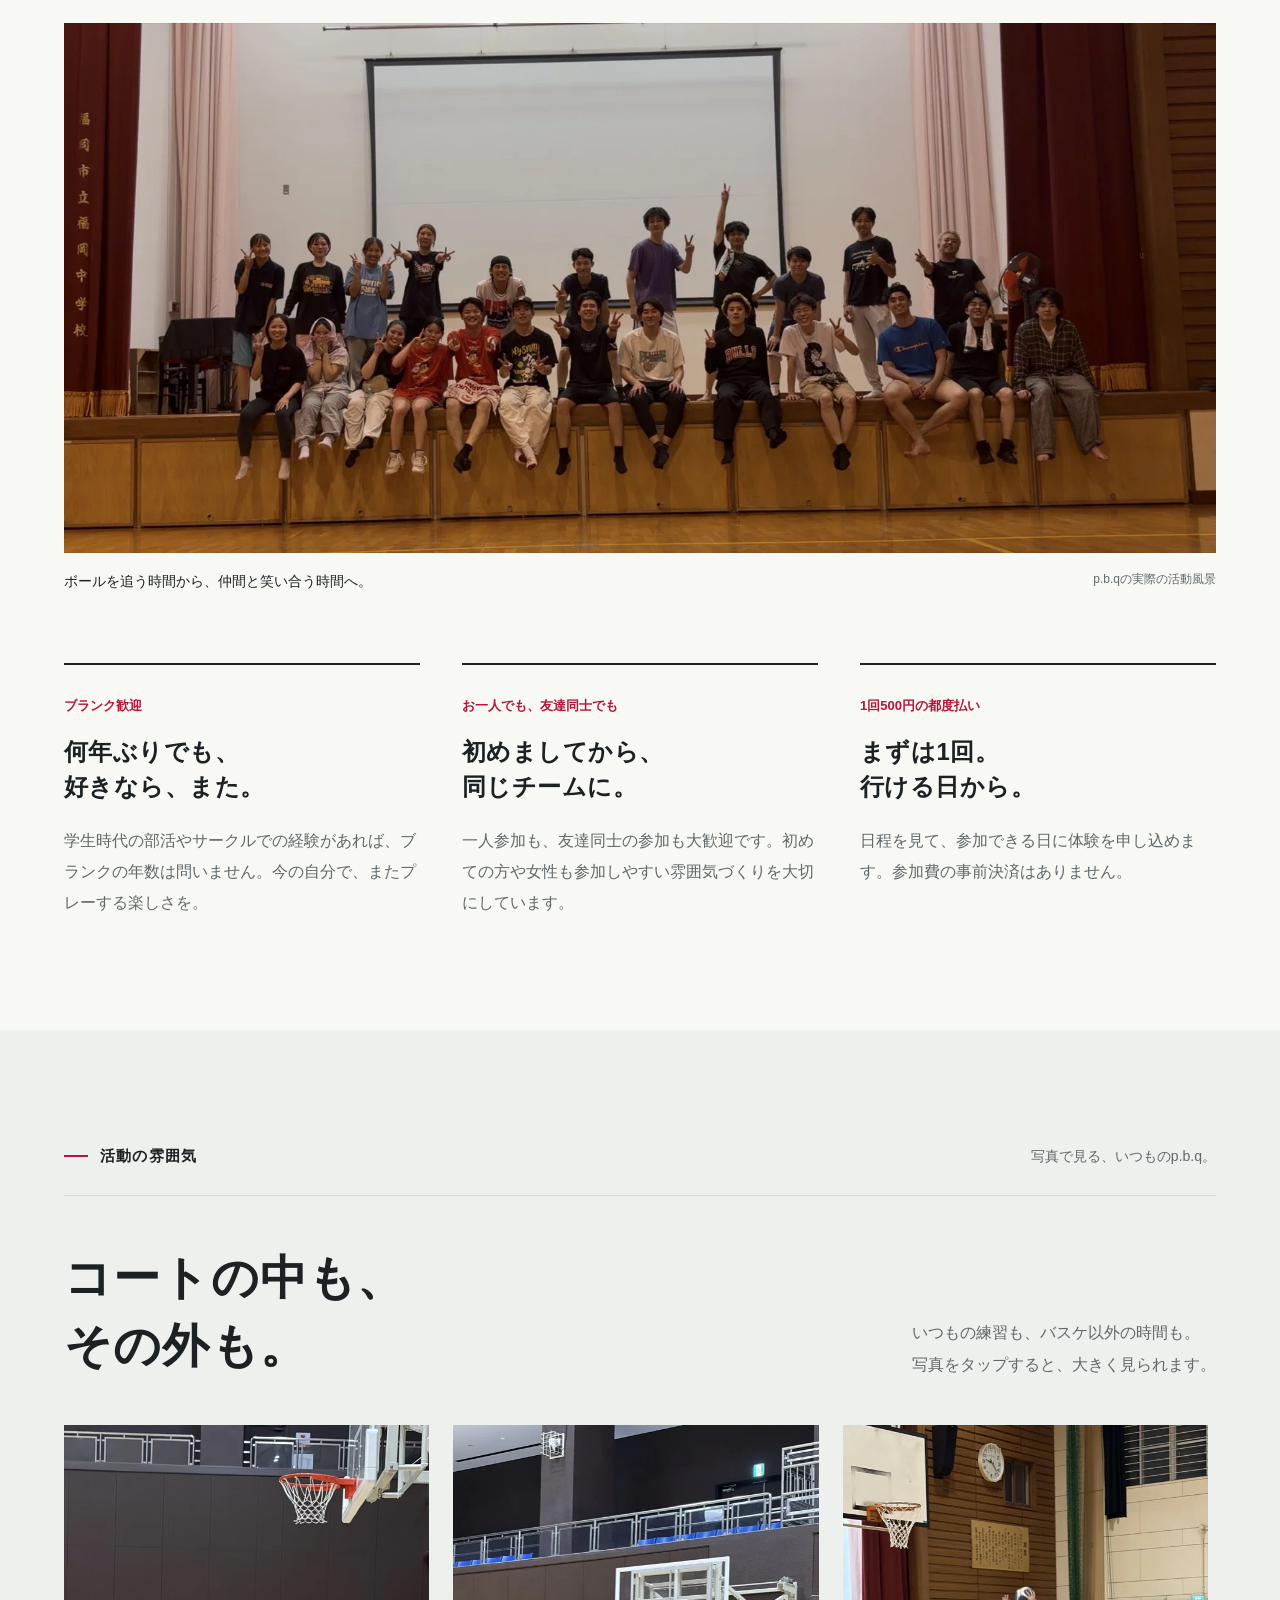
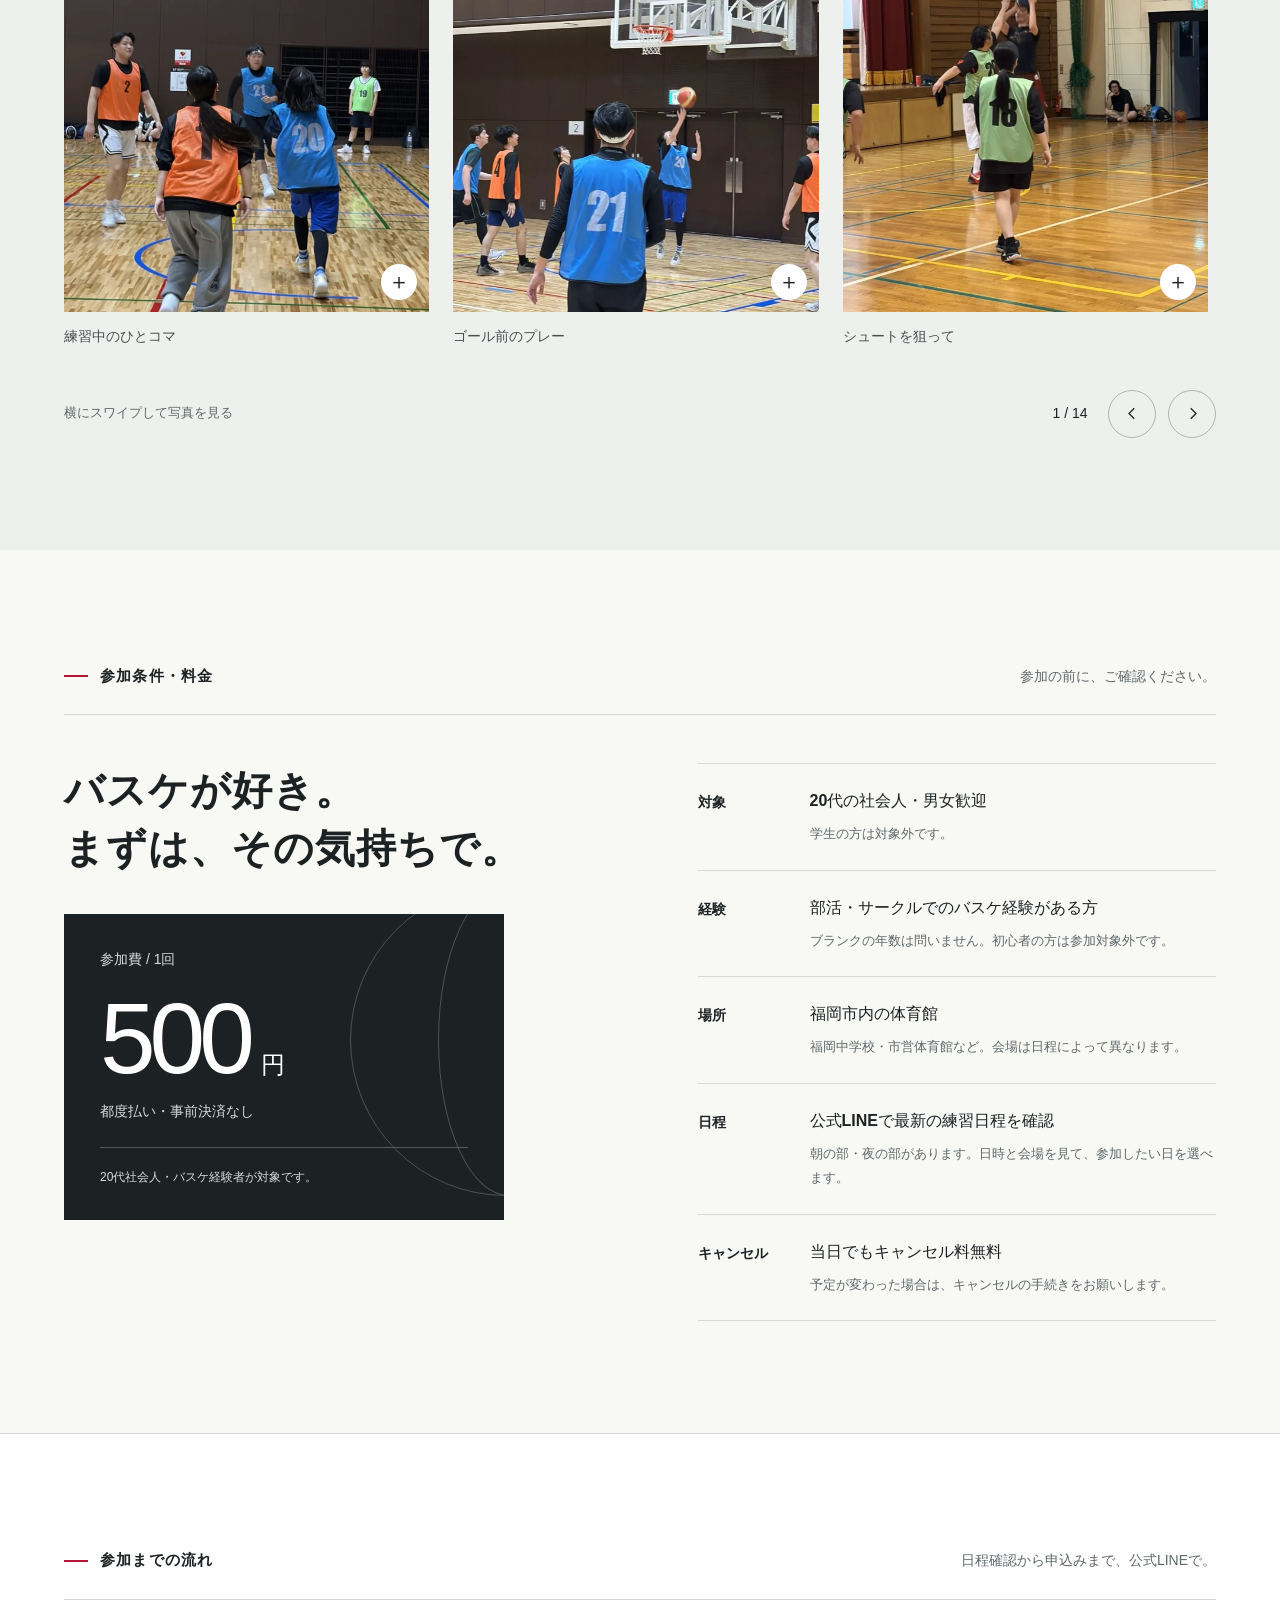
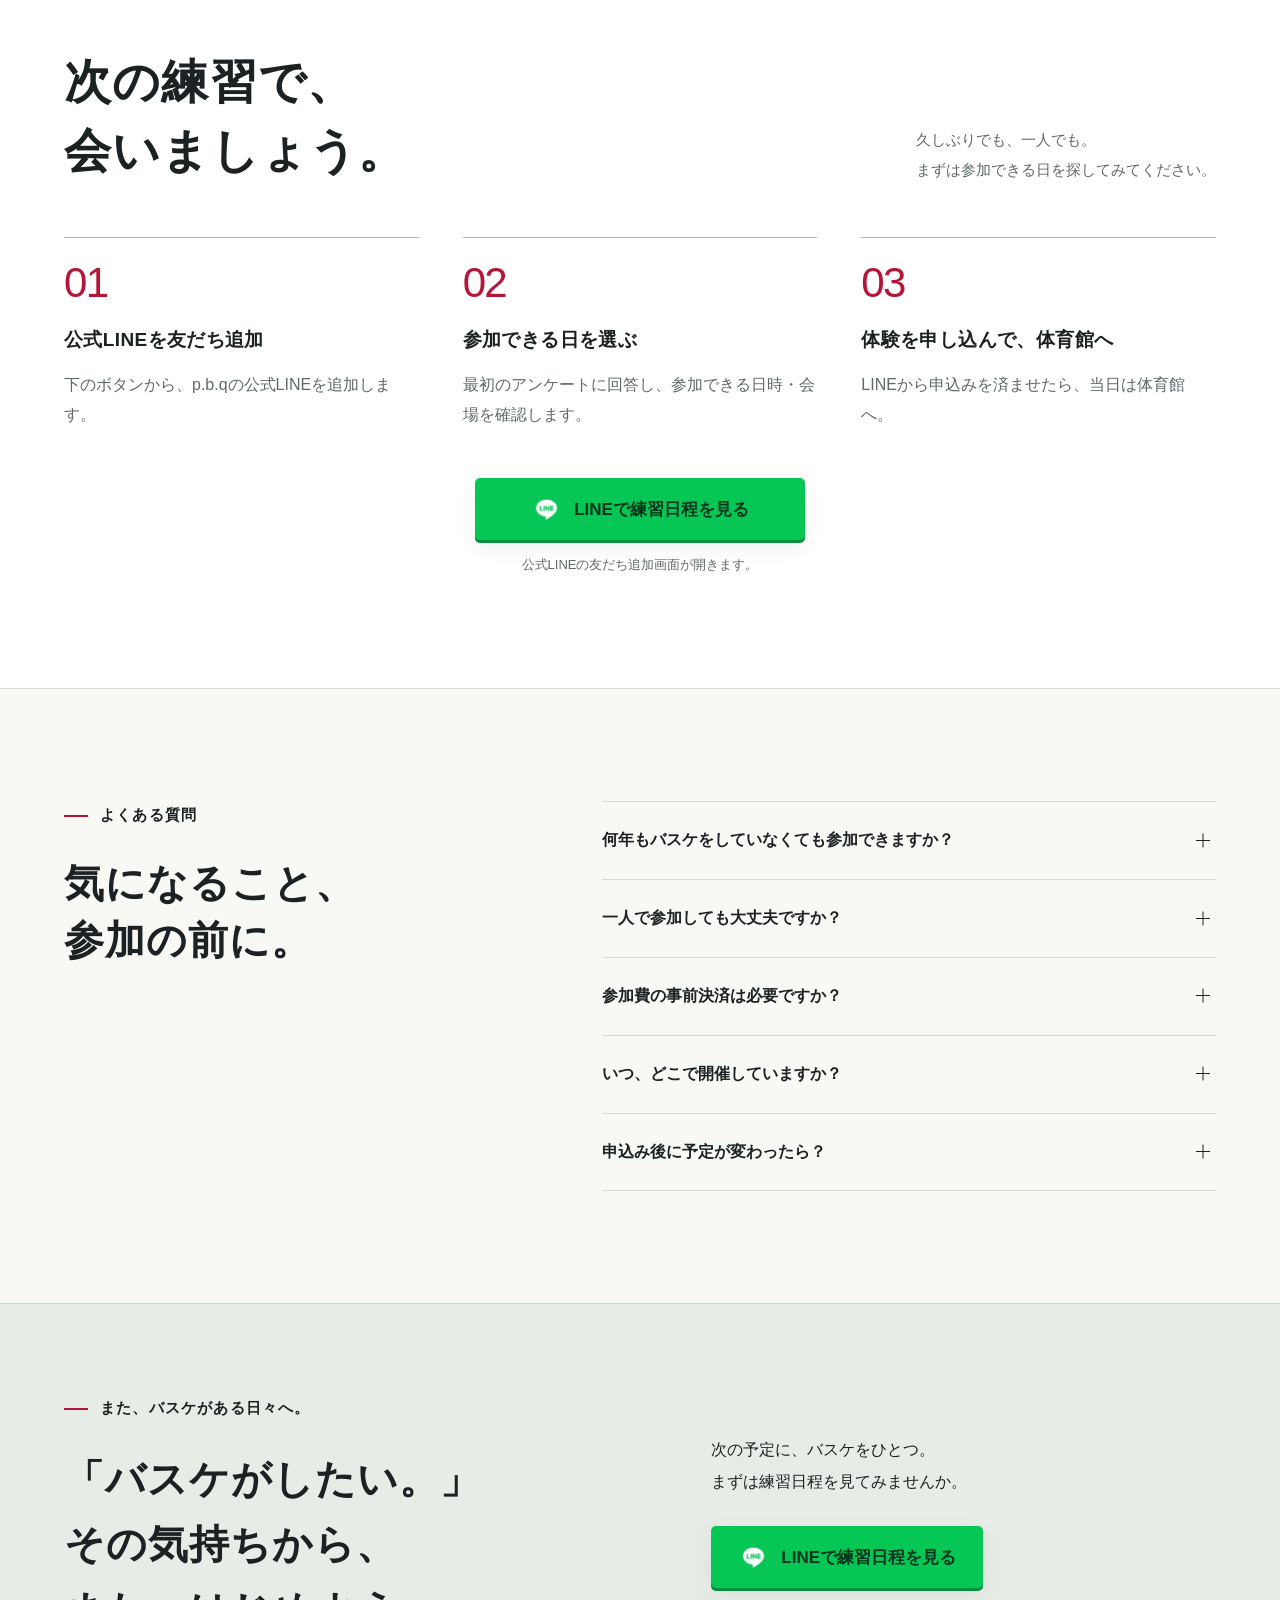
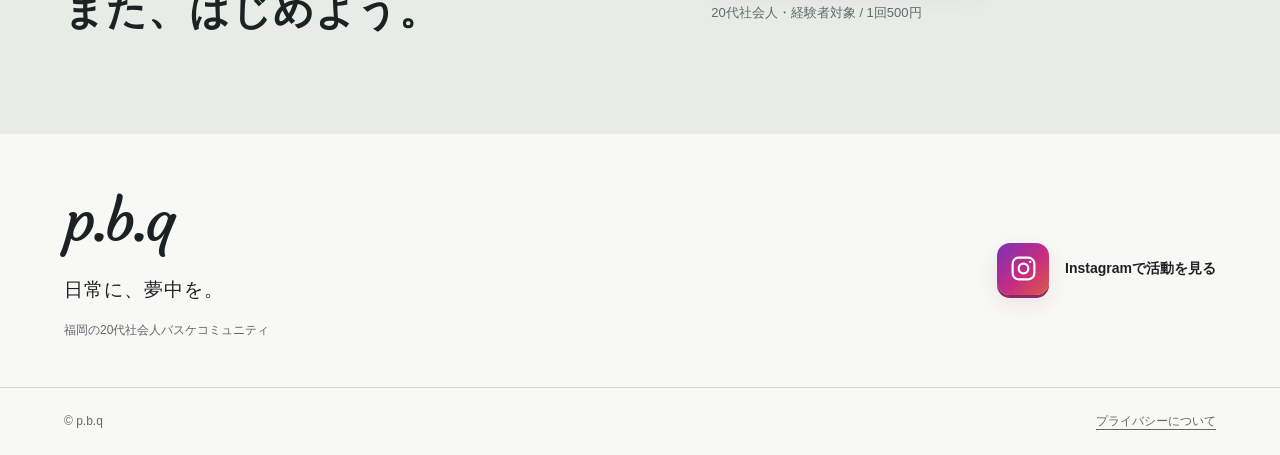
==== commit 06ba6511: "Refresh p.b.q landing page visual design and mobile experience" ====
--- a/sports/index.html
+++ b/sports/index.html
@@ -1,215 +1,174 @@
 <!doctype html>
 <html lang="ja">
 <head>
-  <meta charset="utf-8">
-  <meta name="viewport" content="width=device-width, initial-scale=1">
-  <meta name="theme-color" content="#f4f1e9">
+  <meta charset="utf-8"><meta name="viewport" content="width=device-width, initial-scale=1">
+  <meta name="theme-color" content="#f8f8f5">
   <title>p.b.q｜日常に、夢中を。福岡の20代社会人バスケ</title>
-  <meta name="description" content="日常に、夢中を。福岡で、もう一度バスケを。p.b.qは20代社会人・経験者のためのバスケサークルです。ブランク歓迎、一人参加も歓迎。1回500円。練習日程の確認と体験申込みは公式LINEから。">
-  <link rel="canonical" href="https://spseishirotaguchi-sudo.github.io/pbq-lp/sports/">
-  <meta property="og:type" content="website">
-  <meta property="og:locale" content="ja_JP">
+  <meta name="description" content="日常に、夢中を。p.b.qは福岡の20代社会人・バスケ経験者のコミュニティ。ブランクも、お一人での参加も歓迎。朝も夜も、1回500円でバスケを。日程確認と体験申込みは公式LINEから。">
+  <link rel="canonical" href="https://spseishirotaguchi-sudo.github.io/pbq-lp/">
+  <meta property="og:type" content="website"><meta property="og:locale" content="ja_JP">
   <meta property="og:title" content="日常に、夢中を。｜p.b.q">
-  <meta property="og:description" content="日常に、夢中を。福岡の20代社会人バスケ。経験者限定・ブランク歓迎・1回500円。まずはLINEで練習日程を確認。">
-  <meta property="og:url" content="https://spseishirotaguchi-sudo.github.io/pbq-lp/sports/">
+  <meta property="og:description" content="福岡の20代社会人バスケ。経験者限定・ブランク歓迎・1回500円。朝も夜も、またバスケがある日々へ。">
+  <meta property="og:url" content="https://spseishirotaguchi-sudo.github.io/pbq-lp/">
   <meta property="og:image" content="https://spseishirotaguchi-sudo.github.io/pbq-lp/img/teamphoto.jpg">
   <meta name="twitter:card" content="summary_large_image">
-  <link rel="preload" href="assets/fonts/Courgette-Regular.ttf" as="font" type="font/ttf" crossorigin>
-  <link rel="stylesheet" href="styles.css?v=a41c7d02e9b6">
-  <script>document.documentElement.className += ' js-rv';</script>
+  <link rel="icon" href="../assets/favicon-pbq.png" type="image/png">
+  <link rel="preload" href="../assets/fonts/Courgette-Regular.ttf" as="font" type="font/ttf" crossorigin>
+  <link rel="stylesheet" href="../styles.css?v=20261124-design1">
+  <script src="../lp.js?v=20261124-design1" defer></script>
   <script src="../analytics.js?v=20261101" data-measurement-id="G-R6ZDP89L27" data-pbq-site="lp" defer></script>
 </head>
 <body>
 <a class="skip-link" href="#main">本文へ移動</a>
-<header class="site-header wrap">
-  <a class="wordmark" href="#" aria-label="p.b.q ページの先頭へ">p.b.q<span class="logo-dot" aria-hidden="true"></span></a>
-  <span class="header-location">FUKUOKA / BASKETBALL CLUB</span>
-  <nav aria-label="メインナビゲーション">
-    <a class="nav-about" href="#about">p.b.qについて</a>
-    <a class="header-cta" href="https://lin.ee/8g3BP9Z" target="_blank" rel="noopener">LINEで日程を確認</a>
-  </nav>
+<header class="site-header">
+  <div class="header-inner wrap">
+    <a class="wordmark" href="#page-top" aria-label="p.b.q ページの先頭へ">p.b.q</a>
+    <span class="brand-description">福岡の20代社会人<br>バスケコミュニティ</span>
+    <nav aria-label="メインナビゲーション"><a href="#about">p.b.qについて</a><a href="#details">参加条件・料金</a><a href="#faq">よくある質問</a></nav>
+    <a class="line-button header-cta" href="https://lin.ee/OFk6v075" target="_blank" rel="noopener"><img class="line-icon" src="../assets/line-brand.png" alt="" width="32" height="32"><span>日程・体験参加</span></a>
+  </div>
 </header>
 <main id="main">
-  <div class="hero-stage"><section class="hero wrap" aria-labelledby="hero-title">
-    <div class="hero-copy"><div class="hero-heading">
-      <p class="eyebrow"><span class="small-square" aria-hidden="true"></span> 福岡の20代社会人バスケサークル</p>
-      <h1 id="hero-title"><span>また、バスケが</span><br><span>ある<span class="outline-word">日々</span>へ。</span></h1>
-      </div><div class="hero-details"><p class="hero-lead">仕事終わり、体育館に集まって。<br>パスをつないで、シュートを打って。<br>あの頃の「楽しい」を、もう一度。</p>
-      <p class="hero-qualification">経験者限定。ブランクも、一人参加も歓迎。<br><span class="hero-fee">1回500円・都度払い</span></p>
-      <a class="button" href="https://lin.ee/8g3BP9Z" target="_blank" rel="noopener">LINEから練習参加申し込みをする</a>
-      <p class="button-note">公式LINEを友だち追加して、日程確認・体験申込みへ。</p></div>
+  <section class="hero-stage" id="page-top" aria-labelledby="hero-title">
+    <div class="hero wrap">
+      <div class="hero-copy">
+        <p class="eyebrow"><span class="brand-rule" aria-hidden="true"></span>FUKUOKA BASKETBALL COMMUNITY</p>
+        <h1 id="hero-title">日常に、<br><span>夢中を。</span></h1>
+        <p class="hero-subtitle">また、バスケがある日々へ。</p>
+        <p class="hero-lead"><span class="phrase">久しぶりのシュートも、</span><span class="phrase">初めましての仲間も。</span><br>バスケが好き。<span class="phrase">その気持ちから、また始めよう。</span></p>
+        <div class="hero-action"><a class="line-button " href="https://lin.ee/OFk6v075" target="_blank" rel="noopener"><img class="line-icon" src="../assets/line-brand.png" alt="" width="32" height="32"><span>LINEで練習日程を見る</span></a><p class="button-note">友だち追加後、日程確認・体験申込みができます。</p></div>
+        <p class="hero-qualification">20代社会人・経験者対象 <span>／</span> <a href="#details">参加条件を確認</a></p>
+      </div>
+      <figure class="hero-visual">
+        <div class="hero-image-frame"><img class="hero-photo" src="../assets/hero-action-1000.webp" srcset="../assets/hero-action-560.webp 560w, ../assets/hero-action-1000.webp 1000w" sizes="(max-width:760px) 100vw, 50vw" width="1000" height="1779" alt="体育館でゴールへ向かってジャンプする青いビブスのメンバー" fetchpriority="high"></div>
+        <div class="hero-inset"><img src="../assets/court-smile-400.webp" width="400" height="534" alt="試合中に笑顔を見せるメンバー" decoding="async"><span>プレーも、そのあとの笑顔も。</span></div>
+        <figcaption><span>いつもの日常に、バスケを。</span><span>p.b.q / FUKUOKA</span></figcaption>
+      </figure>
     </div>
-    <div class="hero-visual">
-      <div class="photo-index"><span>FUKUOKA, JAPAN</span><span>p.b.q BASKETBALL CLUB</span></div>
-      <img class="hero-photo" src="assets/main-hero-1000.webp" srcset="assets/main-hero-560.webp 560w, assets/main-hero-1000.webp 1000w" sizes="(max-width:700px) 100vw, 50vw" width="1000" height="1779" alt="体育館でシュートを見上げる緑のビブスのメンバー" fetchpriority="high">
-      <div class="photo-tag"><span>やっぱり好きだ、私もバスケ。</span></div>
-
+    <div class="quick-facts wrap" aria-label="参加の基本情報">
+      <div><span>参加対象</span><p>20代社会人<span class="fact-sub">バスケ経験者・男女歓迎</span></p></div>
+      <div><span>活動エリア</span><p>福岡市内<span class="fact-sub">朝も、仕事終わりの夜も。</span></p></div>
+      <div><span>参加費</span><p><b>500</b><span class="fact-unit">円 / 1回</span><span class="fact-sub">都度払い・事前決済なし</span></p></div>
     </div>
   </section>
-  </div><div class="facts wrap" aria-label="参加の基本情報">
-    <div><span class="fact-label">WHO</span><p>20代社会人 <small>／ 経験者限定</small></p></div>
-    <div><span class="fact-label">WHERE</span><p>福岡市内 <small>／ 体育館で活動</small></p></div>
-    <div><span class="fact-label">FEE</span><p>1回 <strong>500</strong> 円 <small>／ 都度払い</small></p></div>
-  </div>
 
-  <section class="intro section wrap" id="about" aria-labelledby="about-title">
-    <div class="section-kicker"><span>01 — ABOUT US</span><span>あの頃の「好き」を、今も。</span></div>
-    <div class="intro-grid">
-      <h2 id="about-title">仕事終わりが、<br><span class="accent">待ち遠しくなる。</span></h2>
-      <div class="intro-copy"><p>日常に、夢中を。</p><p>最後にシュートを打ったのは、いつだろう。<br>バスケは好き。でも、やる場所がない。<br>そんな20代の社会人へ。</p><p>p.b.qは、福岡市内で活動するバスケサークルです。部活やサークルでプレーしていた人が、仕事終わりに集まって、またバスケを楽しめる場所をつくっています。</p><p>久しぶりでも、一人でも。<br>「またやりたい」を、次の練習で。</p></div>
+  <section class="about section wrap" id="about" aria-labelledby="about-title">
+    <div class="section-heading"><p class="section-label">p.b.qについて</p><span class="section-side">また、夢中になるきっかけを。</span></div>
+    <div class="about-grid">
+      <div class="about-title"><h2 id="about-title"><span class="phrase">やっぱり好きだ、</span><br><span class="phrase">私もバスケ。</span></h2><p class="pull-quote">仕事をして、家に帰る。<br><span class="phrase">その日常に、</span><span class="phrase">もうひとつ楽しみを。</span></p></div>
+      <div class="about-copy"><p>最後にシュートを打ったのは、いつだろう。<br>バスケは好き。でも、やる場所がない。<br>そんな20代の社会人へ。</p><p>p.b.qは、福岡市内で活動する、20代社会人・バスケ経験者のコミュニティです。朝から体を動かす日も、仕事終わりに集まる日も。もう一度シュートを打つ時間を、一緒につくっています。</p><p>上手くいく日も、いかない日も。<br>「また来たい」と思える時間を。</p></div>
     </div>
-    <section class="photo-gallery" aria-labelledby="gallery-title" aria-roledescription="カルーセル">
-<div class="gallery-heading"><div><p class="eyebrow">PHOTO GALLERY</p><h3 id="gallery-title">p.b.qの雰囲気を一部お届け！</h3></div><span class="gallery-hint">スワイプでも見られます</span></div>
-<div class="gallery-track" id="gallery-track" tabindex="0" aria-label="p.b.qの写真。左右の矢印キーでも切り替えられます"><figure class="gallery-slide" role="group" aria-roledescription="スライド" aria-label="1 / 14"><img src="assets/photo-teamphoto.webp" width="1400" height="644" alt="p.b.q：練習終わりの集合写真" loading="lazy" decoding="async"><figcaption>練習終わりの集合写真</figcaption></figure><figure class="gallery-slide" role="group" aria-roledescription="スライド" aria-label="2 / 14"><img src="assets/photo-action1.webp" width="675" height="1200" alt="p.b.q：練習中のひとコマ" loading="lazy" decoding="async"><figcaption>練習中のひとコマ</figcaption></figure><figure class="gallery-slide" role="group" aria-roledescription="スライド" aria-label="3 / 14"><img src="assets/photo-gallery1.webp" width="618" height="1100" alt="p.b.q：ゴール前のプレー" loading="lazy" decoding="async"><figcaption>ゴール前のプレー</figcaption></figure><figure class="gallery-slide" role="group" aria-roledescription="スライド" aria-label="4 / 14"><img src="assets/photo-gallery2.webp" width="618" height="1100" alt="p.b.q：シュートを狙って" loading="lazy" decoding="async"><figcaption>シュートを狙って</figcaption></figure><figure class="gallery-slide" role="group" aria-roledescription="スライド" aria-label="5 / 14"><img src="assets/photo-gallery3.webp" width="825" height="1100" alt="p.b.q：体育館でのひとコマ" loading="lazy" decoding="async"><figcaption>体育館でのひとコマ</figcaption></figure><figure class="gallery-slide" role="group" aria-roledescription="スライド" aria-label="6 / 14"><img src="assets/photo-gallery4.webp" width="618" height="1100" alt="p.b.q：ゲームの時間" loading="lazy" decoding="async"><figcaption>ゲームの時間</figcaption></figure><figure class="gallery-slide" role="group" aria-roledescription="スライド" aria-label="7 / 14"><img src="assets/photo-gallery5.webp" width="618" height="1100" alt="p.b.q：シュート直前" loading="lazy" decoding="async"><figcaption>シュート直前</figcaption></figure><figure class="gallery-slide" role="group" aria-roledescription="スライド" aria-label="8 / 14"><img src="assets/photo-gallery2.webp" width="618" height="1100" alt="p.b.q：いつもの練習風景" loading="lazy" decoding="async"><figcaption>いつもの練習風景</figcaption></figure><figure class="gallery-slide" role="group" aria-roledescription="スライド" aria-label="9 / 14"><img src="assets/photo-tower.webp" width="675" height="1200" alt="p.b.q：リバウンド！！" loading="lazy" decoding="async"><figcaption>リバウンド！！</figcaption></figure><figure class="gallery-slide" role="group" aria-roledescription="スライド" aria-label="10 / 14"><img src="assets/photo-net.webp" width="506" height="900" alt="p.b.q：上向いていこう" loading="lazy" decoding="async"><figcaption>上向いていこう</figcaption></figure><figure class="gallery-slide" role="group" aria-roledescription="スライド" aria-label="11 / 14"><img src="assets/photo-gallery6.webp" width="825" height="1100" alt="p.b.q：練習後の集合写真" loading="lazy" decoding="async"><figcaption>練習後の集合写真</figcaption></figure><figure class="gallery-slide" role="group" aria-roledescription="スライド" aria-label="12 / 14"><img src="assets/photo-gallery7.webp" width="1100" height="825" alt="p.b.q：みんなで記念撮影" loading="lazy" decoding="async"><figcaption>みんなで記念撮影</figcaption></figure><figure class="gallery-slide" role="group" aria-roledescription="スライド" aria-label="13 / 14"><img src="assets/photo-group.webp" width="1200" height="675" alt="p.b.q：p.b.q初懇親会！" loading="lazy" decoding="async"><figcaption>p.b.q初懇親会！</figcaption></figure><figure class="gallery-slide" role="group" aria-roledescription="スライド" aria-label="14 / 14"><img src="assets/photo-pushbg.webp" width="675" height="1200" alt="p.b.q：屋外でのバスケ" loading="lazy" decoding="async"><figcaption>屋外でのバスケ</figcaption></figure></div>
-<div class="gallery-controls"><p class="gallery-count" aria-live="polite" aria-atomic="true">1 / 14</p><div><button type="button" class="gallery-prev" aria-label="前の写真" aria-controls="gallery-track" disabled>←</button><button type="button" class="gallery-next" aria-label="次の写真" aria-controls="gallery-track">→</button></div></div>
-</section>
+    <figure class="community-photo"><img src="../assets/teamphoto-1600.webp" srcset="../assets/teamphoto-900.webp 900w, ../assets/teamphoto-1600.webp 1600w" sizes="(max-width:760px) 100vw, 90vw" width="1600" height="736" alt="練習後、体育館のゴールの下に集まったp.b.qのメンバー" loading="lazy" decoding="async"><figcaption><span>ボールを追う時間から、<span class="phrase">仲間と笑い合う時間へ。</span></span><span class="photo-credit">p.b.qの実際の活動風景</span></figcaption></figure>
+    <div class="welcome-grid" aria-label="初めて参加する方へ">
+      <article><span class="mini-label">ブランク歓迎</span><h3>何年ぶりでも、<br>好きなら、また。</h3><p>学生時代の部活やサークルでの経験があれば、ブランクの年数は問いません。今の自分で、またプレーする楽しさを。</p></article>
+      <article><span class="mini-label">お一人でも、友達同士でも</span><h3>初めましてから、<br>同じチームに。</h3><p>一人参加も、友達同士の参加も大歓迎です。初めての方や女性も参加しやすい雰囲気づくりを大切にしています。</p></article>
+      <article><span class="mini-label">1回500円の都度払い</span><h3>まずは1回。<br>行ける日から。</h3><p>日程を見て、参加できる日に体験を申し込めます。参加費の事前決済はありません。</p></article>
+    </div>
   </section>
 
-  <section class="experience section" aria-labelledby="experience-title">
-    <div class="wrap">
-      <div class="section-kicker"><span>02 — YOUR NEXT GAME</span><span>久しぶりの一歩に。</span></div>
-      <div class="experience-grid">
-        <div class="experience-photo"><img src="assets/gallery7-1100.webp" srcset="assets/gallery7-640.webp 640w, assets/gallery7-1100.webp 1100w" sizes="(max-width: 700px) 100vw, 50vw" width="1100" height="825" alt="練習後にゴールの下で集まるp.b.qのメンバー" loading="lazy" decoding="async"><span class="image-stamp">一人で来ても、<br>一緒にバスケ。</span></div>
-        <div class="experience-copy"><h2 id="experience-title">ブランクがあっても、<br>バスケが好きなら。</h2>
-          <div class="reason"><span>01</span><div><h3>何年ぶりでも、歓迎です。</h3><p>学生時代の部活やサークルでの経験があればOK。今の自分で、またプレーする楽しさを。</p></div></div>
-          <div class="reason"><span>02</span><div><h3>一人参加も、気兼ねなく。</h3><p>友だちと予定を合わせなくても大丈夫。一人でも、女性でも参加しやすい雰囲気づくりを大切にしています。</p></div></div>
-          <div class="reason"><span>03</span><div><h3>まずは、1回から。</h3><p>参加費は1回500円の都度払い。日程を見て、参加できる日に体験を申し込めます。</p></div></div>
-        </div>
+  <section class="gallery-section section" aria-labelledby="gallery-title">
+    <div class="wrap"><div class="section-heading"><p class="section-label">活動の雰囲気</p><span class="section-side">写真で見る、いつものp.b.q。</span></div>
+      <div class="gallery-heading"><h2 id="gallery-title"><span class="phrase">コートの中も、</span><br><span class="phrase">その外も。</span></h2><p>いつもの練習も、バスケ以外の時間も。<br>写真をタップすると、大きく見られます。</p></div>
+      <div class="photo-gallery" aria-roledescription="カルーセル"><div class="gallery-track" id="gallery-track" tabindex="0" aria-label="p.b.qの写真。スワイプ、または左右の矢印キーで移動できます。"><figure class="gallery-slide" role="group" aria-label="1 / 14">
+      <a class="gallery-open" href="../assets/photo-action1.webp" target="_blank" rel="noopener" aria-label="練習中のひとコマを大きく見る">
+        <img src="../assets/photo-action1.webp" width="675" height="1200" alt="p.b.q：練習中のひとコマ" loading="lazy" decoding="async">
+        <span class="photo-expand" aria-hidden="true">＋</span>
+      </a><figcaption>練習中のひとコマ</figcaption></figure>
+<figure class="gallery-slide" role="group" aria-label="2 / 14">
+      <a class="gallery-open" href="../assets/photo-gallery1.webp" target="_blank" rel="noopener" aria-label="ゴール前のプレーを大きく見る">
+        <img src="../assets/photo-gallery1.webp" width="618" height="1100" alt="p.b.q：ゴール前のプレー" loading="lazy" decoding="async">
+        <span class="photo-expand" aria-hidden="true">＋</span>
+      </a><figcaption>ゴール前のプレー</figcaption></figure>
+<figure class="gallery-slide" role="group" aria-label="3 / 14">
+      <a class="gallery-open" href="../assets/photo-gallery2.webp" target="_blank" rel="noopener" aria-label="シュートを狙ってを大きく見る">
+        <img src="../assets/photo-gallery2.webp" width="618" height="1100" alt="p.b.q：シュートを狙って" loading="lazy" decoding="async">
+        <span class="photo-expand" aria-hidden="true">＋</span>
+      </a><figcaption>シュートを狙って</figcaption></figure>
+<figure class="gallery-slide" role="group" aria-label="4 / 14">
+      <a class="gallery-open" href="../assets/photo-teamphoto.webp" target="_blank" rel="noopener" aria-label="練習終わりの集合写真を大きく見る">
+        <img src="../assets/photo-teamphoto.webp" width="1400" height="644" alt="p.b.q：練習終わりの集合写真" loading="lazy" decoding="async">
+        <span class="photo-expand" aria-hidden="true">＋</span>
+      </a><figcaption>練習終わりの集合写真</figcaption></figure>
+<figure class="gallery-slide" role="group" aria-label="5 / 14">
+      <a class="gallery-open" href="../assets/photo-gallery3.webp" target="_blank" rel="noopener" aria-label="体育館でのひとコマを大きく見る">
+        <img src="../assets/photo-gallery3.webp" width="825" height="1100" alt="p.b.q：体育館でのひとコマ" loading="lazy" decoding="async">
+        <span class="photo-expand" aria-hidden="true">＋</span>
+      </a><figcaption>体育館でのひとコマ</figcaption></figure>
+<figure class="gallery-slide" role="group" aria-label="6 / 14">
+      <a class="gallery-open" href="../assets/photo-gallery4.webp" target="_blank" rel="noopener" aria-label="ゲームの時間を大きく見る">
+        <img src="../assets/photo-gallery4.webp" width="618" height="1100" alt="p.b.q：ゲームの時間" loading="lazy" decoding="async">
+        <span class="photo-expand" aria-hidden="true">＋</span>
+      </a><figcaption>ゲームの時間</figcaption></figure>
+<figure class="gallery-slide" role="group" aria-label="7 / 14">
+      <a class="gallery-open" href="../assets/photo-gallery5.webp" target="_blank" rel="noopener" aria-label="シュート直前を大きく見る">
+        <img src="../assets/photo-gallery5.webp" width="618" height="1100" alt="p.b.q：シュート直前" loading="lazy" decoding="async">
+        <span class="photo-expand" aria-hidden="true">＋</span>
+      </a><figcaption>シュート直前</figcaption></figure>
+<figure class="gallery-slide" role="group" aria-label="8 / 14">
+      <a class="gallery-open" href="../assets/photo-gallery2.webp" target="_blank" rel="noopener" aria-label="いつもの練習風景を大きく見る">
+        <img src="../assets/photo-gallery2.webp" width="618" height="1100" alt="p.b.q：いつもの練習風景" loading="lazy" decoding="async">
+        <span class="photo-expand" aria-hidden="true">＋</span>
+      </a><figcaption>いつもの練習風景</figcaption></figure>
+<figure class="gallery-slide" role="group" aria-label="9 / 14">
+      <a class="gallery-open" href="../assets/photo-tower.webp" target="_blank" rel="noopener" aria-label="リバウンド！！を大きく見る">
+        <img src="../assets/photo-tower.webp" width="675" height="1200" alt="p.b.q：リバウンド！！" loading="lazy" decoding="async">
+        <span class="photo-expand" aria-hidden="true">＋</span>
+      </a><figcaption>リバウンド！！</figcaption></figure>
+<figure class="gallery-slide" role="group" aria-label="10 / 14">
+      <a class="gallery-open" href="../assets/photo-net.webp" target="_blank" rel="noopener" aria-label="上向いていこうを大きく見る">
+        <img src="../assets/photo-net.webp" width="506" height="900" alt="p.b.q：上向いていこう" loading="lazy" decoding="async">
+        <span class="photo-expand" aria-hidden="true">＋</span>
+      </a><figcaption>上向いていこう</figcaption></figure>
+<figure class="gallery-slide" role="group" aria-label="11 / 14">
+      <a class="gallery-open" href="../assets/photo-gallery6.webp" target="_blank" rel="noopener" aria-label="練習後の集合写真を大きく見る">
+        <img src="../assets/photo-gallery6.webp" width="825" height="1100" alt="p.b.q：練習後の集合写真" loading="lazy" decoding="async">
+        <span class="photo-expand" aria-hidden="true">＋</span>
+      </a><figcaption>練習後の集合写真</figcaption></figure>
+<figure class="gallery-slide" role="group" aria-label="12 / 14">
+      <a class="gallery-open" href="../assets/photo-gallery7.webp" target="_blank" rel="noopener" aria-label="みんなで記念撮影を大きく見る">
+        <img src="../assets/photo-gallery7.webp" width="1100" height="825" alt="p.b.q：みんなで記念撮影" loading="lazy" decoding="async">
+        <span class="photo-expand" aria-hidden="true">＋</span>
+      </a><figcaption>みんなで記念撮影</figcaption></figure>
+<figure class="gallery-slide" role="group" aria-label="13 / 14">
+      <a class="gallery-open" href="../assets/photo-group.webp" target="_blank" rel="noopener" aria-label="p.b.q初懇親会！を大きく見る">
+        <img src="../assets/photo-group.webp" width="1200" height="675" alt="p.b.q：p.b.q初懇親会！" loading="lazy" decoding="async">
+        <span class="photo-expand" aria-hidden="true">＋</span>
+      </a><figcaption>p.b.q初懇親会！</figcaption></figure>
+<figure class="gallery-slide" role="group" aria-label="14 / 14">
+      <a class="gallery-open" href="../assets/photo-pushbg.webp" target="_blank" rel="noopener" aria-label="屋外でのバスケを大きく見る">
+        <img src="../assets/photo-pushbg.webp" width="675" height="1200" alt="p.b.q：屋外でのバスケ" loading="lazy" decoding="async">
+        <span class="photo-expand" aria-hidden="true">＋</span>
+      </a><figcaption>屋外でのバスケ</figcaption></figure></div>
+        <div class="gallery-bottom"><p class="gallery-hint">横にスワイプして写真を見る</p><div class="gallery-controls"><span class="gallery-count" aria-live="polite">1 / 14</span><button class="gallery-prev circle-button" hidden aria-label="前の写真"><svg viewBox="0 0 24 24" aria-hidden="true"><path d="m14 6-6 6 6 6"/></svg></button><button class="gallery-next circle-button" hidden aria-label="次の写真"><svg viewBox="0 0 24 24" aria-hidden="true"><path d="m10 6 6 6-6 6"/></svg></button></div></div>
       </div>
     </div>
   </section>
 
   <section class="details-section section wrap" id="details" aria-labelledby="details-title">
-    <div class="section-kicker"><span>03 — CLUB INFORMATION</span><span>参加の前に。</span></div>
-    <div class="details-grid">
-      <div><h2 id="details-title">参加条件・料金</h2><p class="section-intro">参加条件と費用をまとめました。<br>開催日時・会場は公式LINEで確認できます。</p><div class="price"><span>参加費 / 1回</span><p><strong>500</strong><span>円</span></p><small>都度払い・事前決済なし</small></div></div>
-      <dl class="info-list">
-        <div><dt>対象</dt><dd>20代の社会人・男女歓迎<span>学生の方は対象外です。</span></dd></div>
-        <div><dt>経験</dt><dd>部活・サークルでのバスケ経験がある方<span>ブランクの年数は問いません。初心者の方は対象外です。</span></dd></div>
-        <div><dt>場所</dt><dd>福岡市内の体育館<span>福岡中学校・市営体育館など。会場は日程によって異なります。</span></dd></div>
-        <div><dt>日程</dt><dd>公式LINEで練習日程を確認<span>参加したい日を選んで、体験をお申し込みください。</span></dd></div>
-        <div><dt>キャンセル</dt><dd>当日でもキャンセル料無料<span>予定が変わった際は、キャンセルの手続きをお願いします。</span></dd></div>
-      </dl>
+    <div class="section-heading"><p class="section-label">参加条件・料金</p><span class="section-side">参加の前に、ご確認ください。</span></div>
+    <div class="details-grid"><div class="details-intro"><h2 id="details-title">バスケが好き。<br>まずは、その気持ちで。</h2><div class="fee-panel"><p>参加費 / 1回</p><div class="fee-amount"><strong>500</strong><span>円</span></div><p>都度払い・事前決済なし</p><span class="fee-note">20代社会人・バスケ経験者が対象です。</span></div></div>
+      <dl class="details-list"><div><dt>対象</dt><dd>20代の社会人・男女歓迎<small>学生の方は対象外です。</small></dd></div><div><dt>経験</dt><dd>部活・サークルでのバスケ経験がある方<small>ブランクの年数は問いません。初心者の方は参加対象外です。</small></dd></div><div><dt>場所</dt><dd>福岡市内の体育館<small>福岡中学校・市営体育館など。会場は日程によって異なります。</small></dd></div><div><dt>日程</dt><dd>公式LINEで最新の練習日程を確認<small>朝の部・夜の部があります。日時と会場を見て、参加したい日を選べます。</small></dd></div><div><dt>キャンセル</dt><dd>当日でもキャンセル料無料<small>予定が変わった場合は、キャンセルの手続きをお願いします。</small></dd></div></dl>
     </div>
   </section>
 
-  <section class="join-section section" id="join" aria-labelledby="join-title">
-    <div class="wrap">
-      <div class="section-kicker"><span>04 — HOW TO JOIN</span><span>次の練習で、会いましょう。</span></div>
-      <div class="join-heading"><h2 id="join-title">次の練習へ、<br>3ステップ。</h2><p>日程の確認から体験申込みまで、公式LINEで。<br>まずは、参加できる日を探してみてください。</p></div>
-      <ol class="steps">
-        <li><span class="step-number">01</span><h3>公式LINEを<br>友だち追加</h3><p>下のボタンから、p.b.qの公式LINEへ。</p></li>
-        <li><span class="step-number">02</span><h3>練習日程を<br>チェック</h3><p>開催日時と会場を見て、参加できる日を選びます。</p></li>
-        <li><span class="step-number">03</span><h3>体験を申し込んで、<br>体育館へ</h3><p>参加したい日に申込み。久しぶりのバスケを楽しもう。</p></li>
-      </ol>
-      <div class="join-action"><a class="button" href="https://lin.ee/8g3BP9Z" target="_blank" rel="noopener">LINEから練習参加申し込みをする</a><p class="button-note">公式LINEの友だち追加画面が開きます。</p></div>
-    </div>
-  </section>
+  <section class="join-section section" id="join" aria-labelledby="join-title"><div class="wrap">
+    <div class="section-heading"><p class="section-label">参加までの流れ</p><span class="section-side">日程確認から申込みまで、公式LINEで。</span></div>
+    <div class="join-heading"><h2 id="join-title">次の練習で、<br>会いましょう。</h2><p>久しぶりでも、一人でも。<br>まずは参加できる日を探してみてください。</p></div>
+    <ol class="steps"><li><span class="step-number" aria-hidden="true">01</span><div><h3>公式LINEを友だち追加</h3><p>下のボタンから、p.b.qの公式LINEを追加します。</p></div></li><li><span class="step-number" aria-hidden="true">02</span><div><h3>参加できる日を選ぶ</h3><p>最初のアンケートに回答し、参加できる日時・会場を確認します。</p></div></li><li><span class="step-number" aria-hidden="true">03</span><div><h3>体験を申し込んで、体育館へ</h3><p>LINEから申込みを済ませたら、当日は体育館へ。</p></div></li></ol>
+    <div class="join-action"><a class="line-button " href="https://lin.ee/OFk6v075" target="_blank" rel="noopener"><img class="line-icon" src="../assets/line-brand.png" alt="" width="32" height="32"><span>LINEで練習日程を見る</span></a><p class="button-note">公式LINEの友だち追加画面が開きます。</p></div>
+  </div></section>
 
-  <section class="faq section wrap" aria-labelledby="faq-title">
-    <div class="faq-heading"><p class="eyebrow">05 — QUESTIONS</p><h2 id="faq-title">よくある質問</h2></div>
-    <div class="faq-list">
-      <details><summary>何年もバスケをしていなくても参加できますか？<span aria-hidden="true">+</span></summary><p>はい。学生時代に部活やサークルでの経験があれば、ブランクの年数は問いません。経験者を対象としているため、初心者の方は参加対象外です。</p></details>
-      <details><summary>一人で参加しても大丈夫ですか？<span aria-hidden="true">+</span></summary><p>一人参加も歓迎しています。友だち同士でなくても参加できます。初めての方や女性も参加しやすい雰囲気づくりを大切にしています。</p></details>
-      <details><summary>参加費の事前決済は必要ですか？<span aria-hidden="true">+</span></summary><p>事前決済はありません。参加費は1回500円の都度払いです。</p></details>
-      <details><summary>いつ、どこで開催していますか？<span aria-hidden="true">+</span></summary><p>福岡中学校や市営体育館など、福岡市内で活動しています。開催日時と会場は日程によって異なるため、公式LINEで最新の練習日程をご確認ください。</p></details>
-      <details><summary>申込み後に予定が変わったら？<span aria-hidden="true">+</span></summary><p>当日でもキャンセル料無料です。参加できなくなった場合は、キャンセルの手続きをお願いします。</p></details>
-    </div>
-  </section>
+  <section class="faq section wrap" id="faq" aria-labelledby="faq-title"><div class="faq-heading"><p class="section-label">よくある質問</p><h2 id="faq-title">気になること、<br>参加の前に。</h2></div><div class="faq-list">
+    <details><summary><span>何年もバスケをしていなくても参加できますか？</span><span class="faq-toggle" aria-hidden="true"></span></summary><p>はい。学生時代に部活やサークルでの経験があれば、ブランクの年数は問いません。経験者を対象としているため、初心者の方は参加対象外です。</p></details>
+    <details><summary><span>一人で参加しても大丈夫ですか？</span><span class="faq-toggle" aria-hidden="true"></span></summary><p>お一人でも、友達同士の参加も両方大歓迎です。初めての方や女性も参加しやすい雰囲気づくりを大切にしています。</p></details>
+    <details><summary><span>参加費の事前決済は必要ですか？</span><span class="faq-toggle" aria-hidden="true"></span></summary><p>事前決済はありません。参加費は1回500円の都度払いです。</p></details>
+    <details><summary><span>いつ、どこで開催していますか？</span><span class="faq-toggle" aria-hidden="true"></span></summary><p>福岡中学校や市営体育館など、福岡市内で活動しています。開催日時と会場は日程によって異なるため、公式LINEで最新の練習日程をご確認ください。</p></details>
+    <details><summary><span>申込み後に予定が変わったら？</span><span class="faq-toggle" aria-hidden="true"></span></summary><p>当日でもキャンセル料無料です。参加できなくなった場合は、キャンセルの手続きをお願いします。</p></details>
+  </div></section>
 
-  <section class="final-section" aria-labelledby="final-title">
-    <div class="final-photo"><img src="assets/action1-900.webp" srcset="assets/action1-560.webp 560w, assets/action1-900.webp 787w" sizes="(max-width:700px) 100vw, 50vw" width="787" height="1400" alt="体育館でゲームを楽しむp.b.qのメンバー" loading="lazy" decoding="async"></div>
-    <div class="final-copy"><p class="eyebrow">SEE YOU AT THE GYM.</p><h2 id="final-title">「またやりたい」を、<br>今日の一歩に。</h2><p>次の予定に、バスケをひとつ。<br>まずは練習日程を見てみませんか。</p><a class="button button-light" href="https://lin.ee/8g3BP9Z" target="_blank" rel="noopener">LINEから練習参加申し込みをする</a><p class="button-note">友だち追加 → 日程確認 → 体験申込み<br>20代社会人・経験者限定 / 1回500円</p></div>
-  </section>
+  <section class="final-section" aria-labelledby="final-title"><div class="wrap final-grid"><div><p class="section-label">また、バスケがある日々へ。</p><h2 id="final-title"><span class="phrase">「バスケがしたい。」</span><br>その気持ちから、<br>また、はじめよう。</h2></div><div class="final-action"><p>次の予定に、バスケをひとつ。<br>まずは練習日程を見てみませんか。</p><a class="line-button " href="https://lin.ee/OFk6v075" target="_blank" rel="noopener"><img class="line-icon" src="../assets/line-brand.png" alt="" width="32" height="32"><span>LINEで練習日程を見る</span></a><p class="button-note">20代社会人・経験者対象 / 1回500円</p></div></div></section>
 </main>
-<footer class="site-footer wrap"><div><a class="wordmark" href="#" aria-label="p.b.q ページの先頭へ">p.b.q</a><p>日常に、夢中を。<br>福岡の20代社会人バスケサークル</p></div><a class="instagram-link" href="https://www.instagram.com/p.b.q_fukuoka/" target="_blank" rel="noopener"><svg class="instagram-icon" viewBox="0 0 24 24" fill="none" stroke="currentColor" stroke-width="1.8" aria-hidden="true"><rect x="3" y="3" width="18" height="18" rx="5"/><circle cx="12" cy="12" r="4"/><circle cx="17.5" cy="6.5" r="1" fill="currentColor" stroke="none"/></svg><span class="instagram-text">練習の雰囲気をInstagramで見る</span></a><a href="../privacy.html">プライバシーについて</a><small>© p.b.q</small></footer>
-<div class="mobile-cta" hidden><span>経験者・ブランク歓迎<small>20代社会人 / 1回500円</small></span><a href="https://lin.ee/8g3BP9Z" target="_blank" rel="noopener">LINEで日程を見る</a></div>
-<script>
-// Show the mobile shortcut after the introduction; the in-page links work without JS.
-if ('IntersectionObserver' in window) {
-  const shortcut = document.querySelector('.mobile-cta');
-  new IntersectionObserver(([entry]) => {
-    shortcut.hidden = entry.isIntersecting || entry.boundingClientRect.top > 0;
-  }).observe(document.querySelector('.hero-stage'));
-}
-</script>
-<script>
-// Reveal blocks as they enter the viewport, staggered within each group.
-// Everything stays visible without JS, and motion is skipped when the visitor
-// asks for reduced motion.
-(function () {
-  if (!('IntersectionObserver' in window) ||
-      window.matchMedia('(prefers-reduced-motion: reduce)').matches) {
-    document.documentElement.classList.remove('js-rv');
-    return;
-  }
-  const STEP = 90;    // ms between items revealed together
-  const MAX = 6;      // cap so long lists never stall
-  const items = [];
-
-  function group(root, selector) {
-    if (!root) return;
-    root.querySelectorAll(selector).forEach((el) => {
-      el.setAttribute('data-rv', '');
-      items.push(el);
-    });
-  }
-
-  // Stagger by vertical position, not DOM order, so a batch always reads
-  // top to bottom even after the layout reflows to one column on phones.
-  function show(batch) {
-    batch
-      .map((el) => ({ el, top: el.getBoundingClientRect().top }))
-      .sort((a, b) => a.top - b.top)
-      .forEach((entry, i) => {
-        entry.el.style.transitionDelay = Math.min(i, MAX) * STEP + 'ms';
-        entry.el.classList.add('rv-in');
-      });
-  }
-
-  group(document.querySelector('.hero-copy'),
-        '.eyebrow, #hero-title > span, .hero-lead, .hero-qualification, .button, .button-note');
-  group(document.querySelector('.hero-visual'), '.photo-index, .photo-tag');
-  group(document.querySelector('.facts'), ':scope > div');
-  group(document.querySelector('.intro'), '.section-kicker, #about-title, .intro-copy p');
-  group(document.querySelector('.photo-gallery'), '.gallery-heading > div, .gallery-hint, .gallery-track, .gallery-controls');
-  group(document.querySelector('.experience'),
-        '.section-kicker, .experience-photo, #experience-title, .reason');
-  group(document.querySelector('.details-section'),
-        '.section-kicker, #details-title, .section-intro, .price, .info-list > div');
-  group(document.querySelector('.join-section'),
-        '.section-kicker, .join-heading, .steps li, .join-action');
-  group(document.querySelector('.faq'), '.faq-heading, .faq-list details');
-  group(document.querySelector('.final-section'), '.final-photo, .final-copy > *');
-  group(document.querySelector('.site-footer'), ':scope > *');
-
-  const io = new IntersectionObserver((entries) => {
-    const batch = [];
-    entries.forEach((entry) => {
-      if (!entry.isIntersecting) return;
-      io.unobserve(entry.target);
-      batch.push(entry.target);
-    });
-    if (batch.length) show(batch);
-  }, { threshold: 0, rootMargin: '0px 0px -30% 0px' });  // fire once it is 30% up the screen
-  items.forEach((el) => io.observe(el));
-
-  // Safety net for anchor jumps / flick scrolls: reveal only elements that
-  // have already scrolled completely past the top, never ones still below.
-  let ticking = false;
-  function sweep() {
-    ticking = false;
-    const missed = items.filter((el) =>
-      !el.classList.contains('rv-in') && el.getBoundingClientRect().bottom < 0);
-    if (!missed.length) return;
-    missed.forEach((el) => io.unobserve(el));
-    show(missed);
-  }
-  addEventListener('scroll', () => {
-    if (!ticking) { ticking = true; requestAnimationFrame(sweep); }
-  }, { passive: true });
-})();
-</script>
-<script src="gallery.js?v=0e367ca9d9dc"></script>
-</body>
-</html>
+<footer class="site-footer"><div class="wrap footer-main"><div><a class="wordmark" href="#page-top" aria-label="p.b.q ページの先頭へ">p.b.q</a><p>日常に、夢中を。</p><span>福岡の20代社会人バスケコミュニティ</span></div><a class="instagram-button" href="https://www.instagram.com/p.b.q_fukuoka/" target="_blank" rel="noopener"><span class="instagram-icon"><svg viewBox="0 0 24 24" fill="none" aria-hidden="true"><rect x="3" y="3" width="18" height="18" rx="5" stroke="currentColor" stroke-width="1.8"/><circle cx="12" cy="12" r="4" stroke="currentColor" stroke-width="1.8"/><circle cx="17.5" cy="6.5" r="1" fill="currentColor"/></svg></span><span>Instagramで活動を見る</span></a></div><div class="wrap footer-bottom"><small>© p.b.q</small><a href="../privacy.html">プライバシーについて</a></div></footer>
+<div class="mobile-cta" hidden><span>20代社会人・経験者対象<small>1回500円・ブランク歓迎</small></span><a class="line-button " href="https://lin.ee/OFk6v075" target="_blank" rel="noopener"><img class="line-icon" src="../assets/line-brand.png" alt="" width="32" height="32"><span>LINEで日程を見る</span></a></div>
+<dialog class="photo-dialog" aria-label="活動写真の拡大表示"><button class="photo-close circle-button" aria-label="写真を閉じる">×</button><figure><img alt="" width="1000" height="1000"><figcaption></figcaption></figure></dialog>
+</body></html>
--- a/styles.css
+++ b/styles.css
@@ -0,0 +1,22 @@
+@font-face{font-family:Courgette;src:url('assets/fonts/Courgette-Regular.ttf') format('truetype');font-display:swap}
+:root{--paper:#f8f8f5;--white:#fff;--ink:#1c2223;--muted:#60686a;--red:#b51637;--line:#d5d9d6;--green:#06c755;--gutter:clamp(24px,5vw,80px);--serif:'Yu Mincho','Hiragino Mincho ProN','Noto Serif JP',serif;--sans:-apple-system,BlinkMacSystemFont,'Hiragino Kaku Gothic ProN','Yu Gothic',Meiryo,sans-serif}
+*{box-sizing:border-box}html{scroll-behavior:smooth;scroll-padding-top:112px}body{margin:0;background:var(--paper);color:var(--ink);font-family:var(--sans);font-size:16px;line-height:1.9;-webkit-font-smoothing:antialiased}body:has(dialog[open]){overflow:hidden}img{max-width:100%;display:block}a{color:inherit;text-underline-offset:.3em}button{font:inherit;color:inherit;cursor:pointer}a,button{-webkit-tap-highlight-color:transparent}a:focus-visible,button:focus-visible,summary:focus-visible,[tabindex]:focus-visible{outline:3px solid #1666bc;outline-offset:5px}figure,p,h1,h2,h3{margin:0}h1,h2,h3{text-wrap:balance;line-height:1.45}h2{font-family:var(--serif);font-size:clamp(32px,3.7vw,54px);font-weight:600;letter-spacing:.025em}h3{font-size:24px;letter-spacing:.02em;font-weight:650}small{font-size:14px}.wrap{max-width:1440px;margin-inline:auto;padding-inline:var(--gutter)}.section{padding-block:112px}.phrase{display:inline-block;max-width:100%;overflow-wrap:anywhere}.skip-link{position:fixed;z-index:1000;top:8px;left:8px;background:#fff;padding:12px 20px;transform:translateY(-160%)}.skip-link:focus{transform:none}.wordmark{font-family:Courgette,cursive;font-size:52px;line-height:1;text-decoration:none;letter-spacing:-.06em;flex-shrink:0}.eyebrow{font-family:Arial,sans-serif;font-size:12px;font-weight:700;letter-spacing:.13em;display:flex;align-items:center;gap:12px}.brand-rule{width:28px;height:2px;background:var(--red);flex-shrink:0}.section-label{display:flex;align-items:center;gap:12px;font-size:15px;font-weight:700;letter-spacing:.08em}.section-label:before{content:'';width:24px;height:2px;background:var(--red);flex-shrink:0}.section-heading{display:flex;align-items:center;justify-content:space-between;gap:24px;border-bottom:1px solid var(--line);padding-bottom:24px;margin-bottom:48px}.section-side{font-size:14px;color:var(--muted)}.button-note{font-size:13px;line-height:1.7;color:var(--muted);margin-top:14px}
+.site-header{position:relative;background:var(--paper);z-index:20;border-bottom:1px solid var(--line)}.header-inner{display:flex;align-items:center;gap:24px;height:100px}.brand-description{font-size:12px;line-height:1.7;letter-spacing:.06em}.site-header nav{display:flex;gap:28px;margin-left:auto;font-size:14px;font-weight:600}.site-header nav a{text-decoration:none;padding-block:12px}.site-header nav a:hover{color:var(--red)}.line-button{display:inline-flex;align-items:center;justify-content:center;gap:12px;min-height:62px;padding:14px 26px;border:1px solid transparent;border-radius:5px;background:var(--green);color:#06351c;text-decoration:none;font-size:17px;line-height:1.5;font-weight:750;box-shadow:0 3px 0 #008f3b,0 8px 22px #003d1710;transition:background .2s,transform .2s,box-shadow .2s}.line-button:hover{background:#0dda63;transform:translateY(-2px);box-shadow:0 5px 0 #008f3b,0 10px 24px #003d1720}.line-icon{width:31px;height:31px;object-fit:contain;flex-shrink:0}.header-cta{font-size:14px;min-height:46px;padding:8px 16px;gap:8px;margin-left:8px}.header-cta .line-icon{width:25px;height:25px}
+.hero-stage{background:var(--paper)}.hero{display:grid;grid-template-columns:1fr 1fr;gap:6%;align-items:center;padding-top:52px;padding-bottom:52px}.hero-copy{padding-block:18px 26px;position:relative;z-index:1}.hero h1{font-family:var(--serif);font-size:clamp(64px,7.3vw,112px);font-weight:600;line-height:1.28;letter-spacing:.015em;margin:26px 0 20px;white-space:nowrap}.hero h1 span{color:var(--red)}.hero-subtitle{font-size:clamp(18px,1.8vw,24px);font-weight:600;letter-spacing:.03em;margin-bottom:20px}.hero-lead{font-size:15px;line-height:2.1;color:#4d5658;margin-bottom:30px}.hero-action{display:inline-flex;flex-direction:column;align-items:flex-start}.hero-qualification{font-size:13px;color:var(--muted);margin-top:24px}.hero-qualification>span{margin-inline:8px;color:#8b9293}.hero-visual{position:relative;margin-left:18px}.hero-image-frame{position:relative;aspect-ratio:4/5;overflow:hidden;background:#deded9}.hero-photo{width:100%;height:100%;object-fit:cover;object-position:50%24%}.hero-visual:before{content:'';position:absolute;top:20px;right:-20px;bottom:24px;left:20px;border:1px solid #bec5bf;z-index:0}.hero-visual>figcaption{position:relative;background:var(--ink);color:#fff;display:flex;justify-content:space-between;align-items:center;gap:16px;min-height:50px;padding:12px 20px;font-size:13px;line-height:1.7}.hero-visual>figcaption>span:last-child{font-family:Arial,sans-serif;font-size:11px;letter-spacing:.08em;white-space:nowrap}.hero-inset{position:absolute;width:172px;left:-52px;bottom:89px;padding:7px;background:#fff;box-shadow:0 10px 36px #1c222320;transform:rotate(-5deg)}.hero-inset img{width:100%;height:150px;object-fit:cover;object-position:50%38%}.hero-inset>span{display:block;font-size:10px;line-height:1.7;text-align:center;padding:8px 0 3px;color:#4d5658}.quick-facts{display:grid;grid-template-columns:1.05fr 1fr 1fr;margin-top:26px;border-block:1px solid var(--line);padding-block:27px;background:#fff}.quick-facts>div{display:flex;align-items:center;gap:25px;padding:0 28px;border-left:1px solid var(--line)}.quick-facts>div:first-child{border-left:0;padding-left:0}.quick-facts>div>span{font-size:13px;color:var(--muted);white-space:nowrap}.quick-facts p{font-size:21px;line-height:1.5;font-weight:600}.fact-sub{display:block;font-size:12px;color:var(--muted);font-weight:400;margin-top:4px}.quick-facts b{font-family:Arial,sans-serif;font-size:38px;letter-spacing:-.04em;line-height:1}.fact-unit{font-size:16px;font-weight:500;margin-left:4px}
+.about-grid{display:grid;grid-template-columns:1fr 1fr;gap:10%;margin-bottom:62px}.about-title h2{font-size:clamp(32px,3.6vw,52px)}.pull-quote{margin-top:34px;font-size:16px;line-height:2.2}.about-copy{padding-top:3px;color:#4d5658}.about-copy p+p{margin-top:24px}.community-photo{margin-bottom:68px}.community-photo>img{width:100%;height:auto;aspect-ratio:1600/736;object-fit:contain;background:#ddd}.community-photo figcaption{display:flex;justify-content:space-between;gap:24px;margin-top:16px;line-height:1.8;font-size:14px}.photo-credit{font-size:12px;color:var(--muted);white-space:nowrap}.welcome-grid{display:grid;grid-template-columns:repeat(3,1fr);gap:42px}.welcome-grid article{border-top:2px solid var(--ink);padding-top:25px}.mini-label{font-size:13px;color:var(--red);font-weight:650}.welcome-grid h3{margin:15px 0 20px}.welcome-grid p{font-size:15px;line-height:1.95;color:var(--muted)}
+.gallery-section{background:#eef0ed;overflow:hidden}.gallery-heading{display:flex;align-items:flex-end;justify-content:space-between;gap:40px;margin-bottom:40px}.gallery-heading>p{font-size:15px;color:var(--muted);line-height:2}.gallery-track{display:flex;gap:24px;overflow-x:auto;scroll-snap-type:x mandatory;scroll-padding-inline:0;scrollbar-width:none;padding:4px 4px 16px;overscroll-behavior-inline:contain}.gallery-track::-webkit-scrollbar{display:none}.gallery-slide{flex:0 0 calc((100% - 48px)/3);min-width:0;scroll-snap-align:start}.gallery-open{display:block;position:relative;overflow:hidden;background:#d9ddda;aspect-ratio:3/4}.gallery-open img{width:100%;height:100%;object-fit:cover;object-position:50%38%;transition:transform .5s}.gallery-slide:has(img[width="1400"]) .gallery-open,.gallery-slide:has(img[width="1200"]) .gallery-open{background:#e0e3de}.gallery-slide:has(img[width="1400"]) img,.gallery-slide:has(img[width="1200"]) img{object-fit:contain}.gallery-open:hover img{transform:scale(1.025)}.photo-expand{position:absolute;right:12px;bottom:12px;width:36px;height:36px;display:grid;place-items:center;background:#fff;color:var(--ink);border-radius:50%;font-size:22px;line-height:1}.gallery-slide figcaption{font-size:14px;line-height:1.7;padding-top:13px;color:#475051}.gallery-bottom{display:flex;align-items:center;justify-content:space-between;gap:24px;margin-top:25px}.gallery-hint{font-size:13px;color:var(--muted)}.gallery-controls{display:flex;gap:12px;align-items:center}.gallery-count{font-size:14px;min-width:52px;text-align:center;font-variant-numeric:tabular-nums}.circle-button{display:grid;place-items:center;width:48px;height:48px;background:transparent;border:1px solid #aeb7b0;border-radius:50%;padding:0;transition:background .2s}.circle-button svg{width:21px;height:21px;fill:none;stroke:currentColor;stroke-width:1.5}.circle-button:hover:not(:disabled){background:#fff}.circle-button:disabled{opacity:.35;cursor:default}.photo-dialog{padding:24px;border:0;width:min(1100px,calc(100vw - 32px));max-height:calc(100dvh - 32px);background:#15191a;color:#fff;overflow:auto;border-radius:4px}.photo-dialog::backdrop{background:#101414d9}.photo-dialog img{width:100%;height:auto;max-height:calc(100dvh - 150px);object-fit:contain}.photo-dialog figure{margin-top:46px}.photo-dialog figcaption{font-size:15px;text-align:center;padding:15px 0 0}.photo-close{position:absolute;right:16px;top:12px;border-color:#7c8586;color:#fff;font-size:26px}.photo-close:hover:not(:disabled){background:#343b3c}
+.details-grid{display:grid;grid-template-columns:1fr 1fr;gap:10%;align-items:start}.details-intro h2{font-size:clamp(30px,3.1vw,44px);margin-bottom:36px}.fee-panel{background:var(--ink);color:#fff;padding:32px 36px;max-width:440px;position:relative;overflow:hidden}.fee-panel>p{font-size:14px;color:#d4dcda;position:relative;z-index:1}.fee-amount{display:flex;align-items:baseline;gap:12px;position:relative;z-index:1;margin:5px 0 0}.fee-amount strong{font-family:Arial,sans-serif;font-size:100px;line-height:1.2;letter-spacing:-.06em;font-weight:500}.fee-amount>span{font-size:24px}.fee-note{display:block;margin-top:22px;padding-top:18px;border-top:1px solid #525b5a;font-size:12px;position:relative;z-index:1;color:#d4dcda}.fee-panel:before{content:'';position:absolute;width:310px;height:310px;border:1px solid #4b5352;border-radius:50%;left:65%;top:-30px}.fee-panel:after{content:'';position:absolute;width:140px;height:310px;border:1px solid #4b5352;border-radius:50%;left:85%;top:-30px}.details-list{margin:0;border-top:1px solid var(--line)}.details-list>div{display:grid;grid-template-columns:92px 1fr;gap:20px;border-bottom:1px solid var(--line);padding:23px 0}.details-list dt{font-size:14px;font-weight:650;padding-top:2px}.details-list dd{margin:0;font-size:16px;line-height:1.8;font-weight:550}.details-list small{display:block;margin-top:6px;font-size:13px;color:var(--muted);font-weight:400;line-height:1.9}
+.join-section{background:#fff;border-block:1px solid var(--line)}.join-heading{display:flex;align-items:flex-end;justify-content:space-between;gap:40px;margin-bottom:52px}.join-heading>p{font-size:15px;color:var(--muted);line-height:2}.steps{display:grid;grid-template-columns:repeat(3,1fr);gap:44px;list-style:none;margin:0;padding:0}.steps li{padding-top:24px;border-top:1px solid #aeb6b1;display:flex;flex-direction:column;gap:20px}.step-number{font-family:Arial,sans-serif;font-size:42px;line-height:1;color:var(--red);font-weight:400;letter-spacing:-.04em}.steps h3{font-size:19px;line-height:1.65;margin-bottom:14px}.steps p{font-size:14px;color:var(--muted)}.join-action{margin-top:48px;text-align:center}.join-action .line-button{min-width:330px}.faq{display:grid;grid-template-columns:1fr 1.45fr;gap:10%}.faq-heading h2{font-size:clamp(30px,3.1vw,44px);margin-top:26px}.faq-list{border-top:1px solid var(--line)}.faq-list details{border-bottom:1px solid var(--line)}.faq-list summary{display:flex;gap:24px;align-items:center;justify-content:space-between;padding:24px 0;list-style:none;cursor:pointer;font-size:16px;line-height:1.8;font-weight:600}.faq-list summary::-webkit-details-marker{display:none}.faq-toggle{width:26px;height:26px;position:relative;flex-shrink:0}.faq-toggle:before,.faq-toggle:after{content:'';width:14px;height:1px;position:absolute;top:12px;left:6px;background:var(--ink)}.faq-toggle:after{transform:rotate(90deg);transition:transform .2s}.faq-list details[open] .faq-toggle:after{transform:none}.faq-list details p{font-size:15px;color:var(--muted);padding:0 38px 24px 0;line-height:2}
+.final-section{padding-block:90px;background:#e8ece7;border-top:1px solid #d1d8d1}.final-grid{display:grid;grid-template-columns:1.1fr 1fr;gap:8%;align-items:center}.final-section h2{font-size:clamp(30px,3.1vw,44px);margin-top:25px;line-height:1.65}.final-action{padding-top:20px}.final-action>p:first-child{font-size:16px;line-height:2;margin-bottom:28px}.site-footer{padding-top:58px;background:var(--paper)}.footer-main{display:flex;justify-content:space-between;align-items:center;gap:32px;padding-bottom:42px}.footer-main .wordmark{display:block;width:fit-content;margin-bottom:22px;font-size:58px}.footer-main p{font-size:19px;font-family:var(--serif);letter-spacing:.05em;margin-bottom:6px}.footer-main>div>span{font-size:12px;color:var(--muted)}.instagram-button{display:flex;align-items:center;gap:16px;font-size:14px;text-decoration:none;font-weight:600}.instagram-icon{display:grid;place-items:center;width:52px;height:52px;border-radius:13px;background:linear-gradient(135deg,#7a31b9,#c42e80 55%,#dc5a47);color:#fff;box-shadow:0 3px 0 #8c2865,0 8px 22px #72143d18;transition:transform .2s}.instagram-icon svg{width:29px;height:29px}.instagram-button:hover .instagram-icon{transform:translateY(-2px)}.footer-bottom{border-top:1px solid var(--line);display:flex;justify-content:space-between;padding-block:22px;color:var(--muted);font-size:12px}.footer-bottom small{font-size:12px}.mobile-cta[hidden]{display:none}.mobile-cta{display:none}
+@media(min-width:1500px){.hero{padding-top:64px;padding-bottom:64px}.hero-visual{max-width:590px}}
+@media(max-width:1100px){.header-inner{gap:16px;height:88px}.brand-description{display:none}.site-header nav{gap:20px}.hero{gap:5%}.hero-visual{margin-left:0}.hero h1{font-size:clamp(64px,7.9vw,90px)}.hero-inset{width:145px;left:-30px;bottom:80px}.hero-inset img{height:124px}.hero-inset>span{font-size:9px}.hero-visual>figcaption{padding-inline:15px}.hero-visual>figcaption>span:last-child{display:none}.hero-lead{font-size:14px}.hero-subtitle{font-size:19px}.quick-facts>div{gap:16px;padding-inline:20px}.quick-facts>div>span{font-size:12px}.quick-facts p{font-size:18px}.welcome-grid{gap:28px}.details-grid{gap:6%}.details-list>div{grid-template-columns:72px 1fr;gap:15px}.steps{gap:30px}.steps h3{font-size:18px}.faq{gap:7%;grid-template-columns:.8fr 1.3fr}}
+@media(max-width:760px){:root{--gutter:24px}html{scroll-padding-top:85px}body{padding-bottom:84px}.section{padding-block:72px}.header-inner{height:78px;justify-content:space-between;gap:16px}.site-header .wordmark{font-size:43px}.site-header nav{display:none}.header-cta{font-size:13px;min-height:44px;margin:0;padding:7px 12px;gap:6px}.header-cta .line-icon{width:24px;height:24px}.hero{padding-top:34px;padding-bottom:30px;grid-template-columns:1fr;gap:0;position:relative}.hero-copy{display:contents}.hero .eyebrow{order:0;font-size:10px;gap:10px;letter-spacing:.09em}.hero .brand-rule{width:21px}.hero h1{order:1;font-size:clamp(54px,12.2vw,78px);line-height:1.25;margin:17px 0 13px;letter-spacing:.025em}.hero-subtitle{order:2;font-size:17px;margin-bottom:24px}.hero-visual{order:3;margin:0 0 27px}.hero-image-frame{aspect-ratio:1.2/1}.hero-photo{object-position:50%32%}.hero-visual:before{top:12px;right:-12px;bottom:18px;left:12px}.hero-visual>figcaption{min-height:41px;font-size:12px;padding:9px 14px}.hero-inset{width:110px;left:auto;right:16px;bottom:61px;padding:5px;transform:rotate(5deg)}.hero-inset img{height:97px}.hero-inset>span{display:none}.hero-lead{order:4;font-size:15px;margin-bottom:23px;line-height:2.05}.hero-action{order:5;display:flex;align-items:stretch}.hero-action .line-button{width:100%;font-size:16px}.hero-action .button-note{text-align:center;font-size:11px}.hero-qualification{order:6;font-size:11px;margin-top:18px;text-align:center}.quick-facts{margin-top:2px;grid-template-columns:1fr;padding-block:0}.quick-facts>div,.quick-facts>div:first-child{padding:18px 0;border-left:0;border-bottom:1px solid var(--line);gap:24px}.quick-facts>div:last-child{border:0}.quick-facts>div>span{width:65px;font-size:12px;flex-shrink:0}.quick-facts p{font-size:18px}.fact-sub{display:inline;font-size:11px;margin-left:10px}.quick-facts b{font-size:30px}.fact-unit{font-size:14px}.section-heading{margin-bottom:30px;padding-bottom:19px}.section-label{font-size:13px;gap:10px}.section-label:before{width:18px}.section-side{display:none}.about-grid{grid-template-columns:1fr;gap:30px;margin-bottom:36px}.about-title h2{font-size:34px}.pull-quote{font-size:15px;margin-top:23px;line-height:2.1}.about-copy{font-size:15px;line-height:2.05}.about-copy p+p{margin-top:22px}.community-photo{margin-bottom:40px}.community-photo figcaption{display:block;font-size:12px;margin-top:13px}.photo-credit{display:block;margin-top:7px;font-size:11px}.welcome-grid{grid-template-columns:1fr;gap:30px}.welcome-grid article{padding-top:19px}.mini-label{font-size:12px}.welcome-grid h3{font-size:23px;margin:12px 0 13px;line-height:1.6}.welcome-grid h3 br{display:none}.welcome-grid p{font-size:14px;line-height:2}.gallery-heading{display:block;margin-bottom:26px}.gallery-heading h2{font-size:34px}.gallery-heading>p{margin-top:20px;font-size:14px;line-height:1.95}.gallery-track{gap:16px;margin-right:calc(-1*var(--gutter));padding-right:var(--gutter);scroll-padding-left:0}.gallery-slide{flex-basis:83%;scroll-snap-align:start}.gallery-slide figcaption{font-size:13px;padding-top:12px}.photo-expand{width:34px;height:34px}.gallery-bottom{margin-top:20px;gap:15px;align-items:flex-start}.gallery-hint{font-size:11px;padding-top:13px;max-width:130px}.gallery-controls{gap:8px}.gallery-count{font-size:12px;min-width:42px}.circle-button{width:44px;height:44px}.details-grid{grid-template-columns:1fr;gap:34px}.details-intro h2{font-size:32px;margin-bottom:25px}.fee-panel{max-width:none;padding:26px 29px}.fee-panel>p{font-size:13px}.fee-amount strong{font-size:90px}.fee-note{font-size:11px;margin-top:18px}.details-list>div{grid-template-columns:70px 1fr;gap:14px;padding:21px 0}.details-list dt{font-size:13px}.details-list dd{font-size:15px}.details-list small{font-size:12px}.join-heading{display:block;margin-bottom:30px}.join-heading h2{font-size:34px}.join-heading>p{font-size:14px;margin-top:20px}.steps{grid-template-columns:1fr;gap:0}.steps li{flex-direction:row;gap:21px;padding-block:23px}.steps li:last-child{border-bottom:1px solid var(--line)}.step-number{font-size:31px;padding-top:2px;flex:0 0 40px}.steps h3{font-size:17px;margin-bottom:8px}.steps p{font-size:13px;line-height:1.9}.join-action{margin-top:32px}.join-action .line-button{min-width:0;width:100%;font-size:15px;padding-inline:16px}.join-action .button-note{font-size:11px}.faq{display:block}.faq-heading h2{font-size:32px;margin-top:22px;margin-bottom:30px}.faq-list summary{font-size:15px;gap:16px;padding-block:21px;line-height:1.85}.faq-list details p{font-size:14px;padding-right:0;line-height:2}.final-section{padding-block:64px}.final-grid{grid-template-columns:1fr;gap:30px}.final-section h2{font-size:30px;margin-top:23px;line-height:1.7}.final-action{padding-top:0}.final-action>p:first-child{font-size:14px;margin-bottom:25px}.final-action .line-button{width:100%;font-size:15px;padding-inline:14px}.final-action .button-note{font-size:11px;text-align:center}.site-footer{padding-top:42px}.footer-main{align-items:flex-start;flex-direction:column;gap:31px;padding-bottom:33px}.footer-main .wordmark{font-size:50px;margin-bottom:17px}.footer-main p{font-size:19px}.footer-main>div>span{font-size:11px}.instagram-button{font-size:13px;gap:13px}.instagram-icon{width:46px;height:46px;border-radius:11px}.instagram-icon svg{width:26px;height:26px}.footer-bottom{font-size:11px;padding-block:19px}.footer-bottom small{font-size:11px}.mobile-cta{display:flex;position:fixed;bottom:0;left:0;right:0;z-index:25;align-items:center;justify-content:space-between;gap:10px;padding:12px 17px calc(13px + env(safe-area-inset-bottom));background:#fffffff5;border-top:1px solid var(--line);box-shadow:0 -4px 24px #1c222309}.mobile-cta>span{font-size:10px;line-height:1.75;font-weight:600}.mobile-cta small{display:block;font-size:10px;color:var(--muted);font-weight:400}.mobile-cta .line-button{min-height:44px;font-size:13px;gap:7px;padding:8px 12px}.mobile-cta .line-icon{width:24px;height:24px}.photo-dialog{padding:18px 12px}.photo-dialog figure{margin-top:48px}.photo-dialog figcaption{font-size:13px}}
+@media(max-width:360px){:root{--gutter:20px}.hero .eyebrow{font-size:9px;letter-spacing:.04em}.hero h1{font-size:54px}.hero-subtitle{font-size:15px}.hero-inset{width:94px;right:12px;bottom:56px}.hero-inset img{height:84px}.hero-lead{font-size:14px}.hero-action .line-button{font-size:14px;padding-inline:14px}.hero-action .button-note{font-size:10px}.hero-qualification{font-size:10px}.quick-facts>div{gap:14px}.quick-facts p{font-size:16px}.fact-sub{font-size:10px;margin-left:6px}.about-title h2,.gallery-heading h2{font-size:30px}.details-intro h2,.faq-heading h2{font-size:29px}.final-section h2{font-size:27px}.mobile-cta>span{font-size:9px}.mobile-cta small{font-size:9px}.mobile-cta .line-button{font-size:12px;padding-inline:10px}.mobile-cta{padding-inline:12px}.header-cta{font-size:12px}}
+@media(prefers-reduced-motion:reduce){html{scroll-behavior:auto}*,*:before,*:after{animation:none!important;transition:none!important}.gallery-open:hover img,.line-button:hover,.instagram-button:hover .instagram-icon{transform:none}}
+
+[hidden]{display:none!important}[data-analytics-toggle]{background:var(--ink);color:#fff;padding:13px 20px;min-height:48px;border-radius:4px;font-weight:600}.privacy-page h1{font-family:var(--serif)}
+
+/* Readability refinements for narrow screens and browser text scaling. */
+.hero-lead,.welcome-grid p,.gallery-heading>p,.steps p,.faq-list details p{font-size:1rem}
+@media(max-width:760px){.about-copy,.hero-lead,.welcome-grid p,.gallery-heading>p,.details-list dd,.join-heading>p,.steps p,.faq-list details p,.final-action>p:first-child{font-size:1rem}.mini-label,.section-label,.header-cta,.details-list dt,.instagram-button{font-size:14px}.hero-action .button-note,.hero-qualification,.fact-sub,.photo-credit,.gallery-hint,.fee-note,.join-action .button-note,.final-action .button-note,.footer-main>div>span,.footer-bottom,.footer-bottom small{font-size:12px}.fact-sub{display:block;margin:3px 0 0}.mobile-cta>span,.mobile-cta small{font-size:11px}.mobile-cta .line-button{font-size:14px}}
+@media(max-width:360px){.hero .eyebrow{font-size:10px}.header-cta{font-size:12px}.mobile-cta .line-button{font-size:13px}.mobile-cta>span,.mobile-cta small{font-size:10px}}
